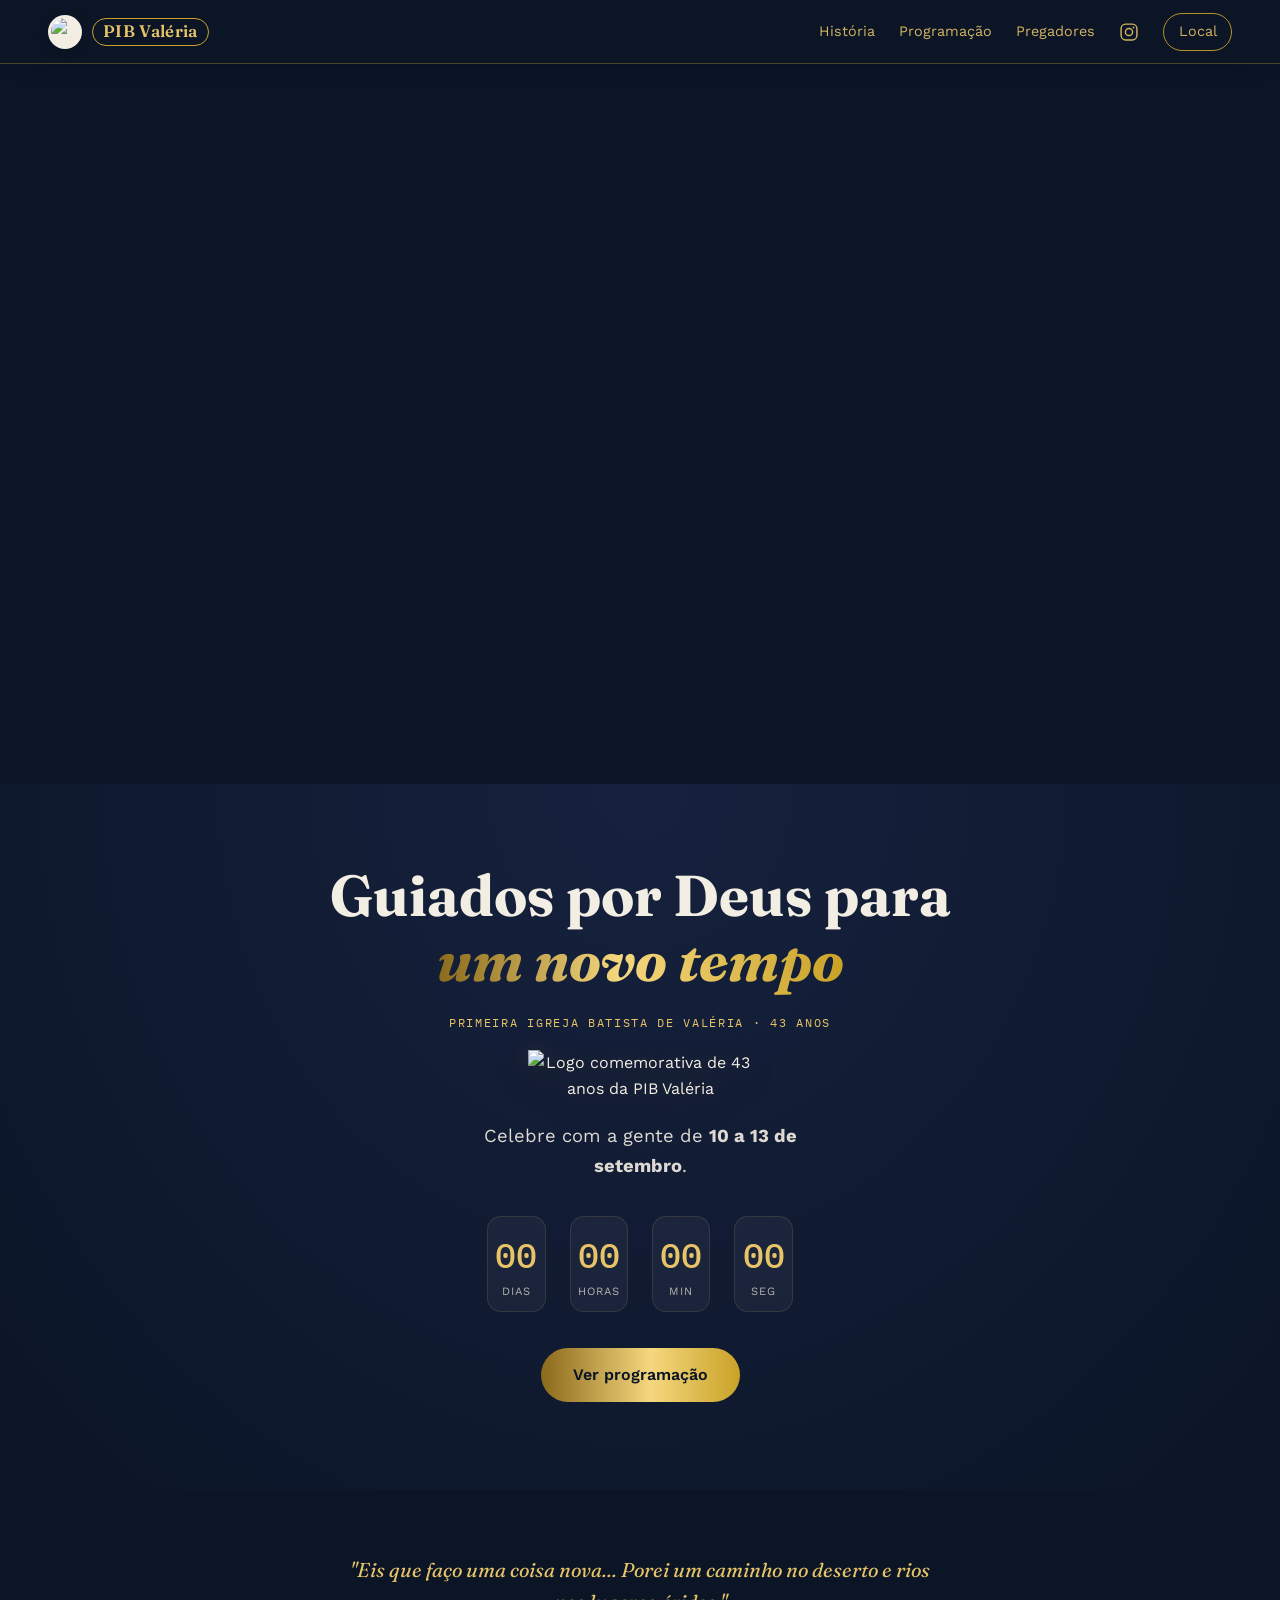
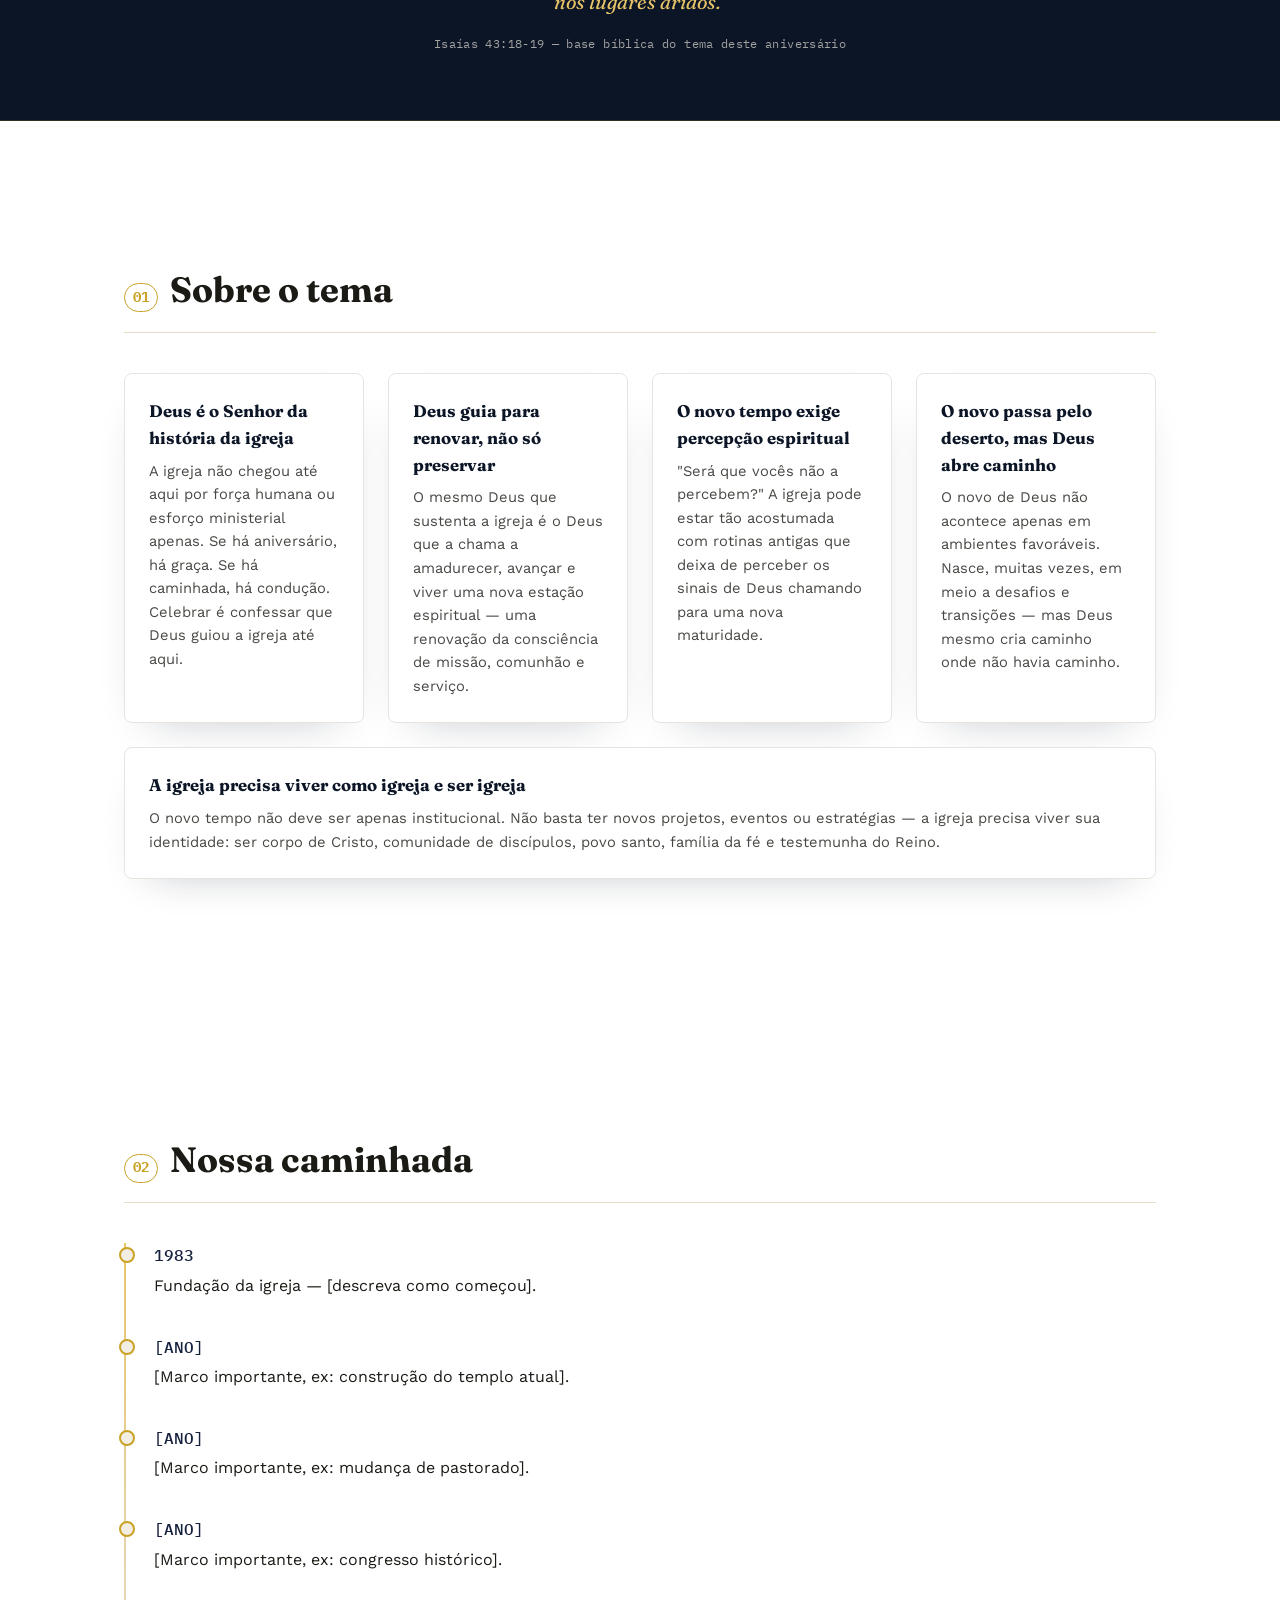
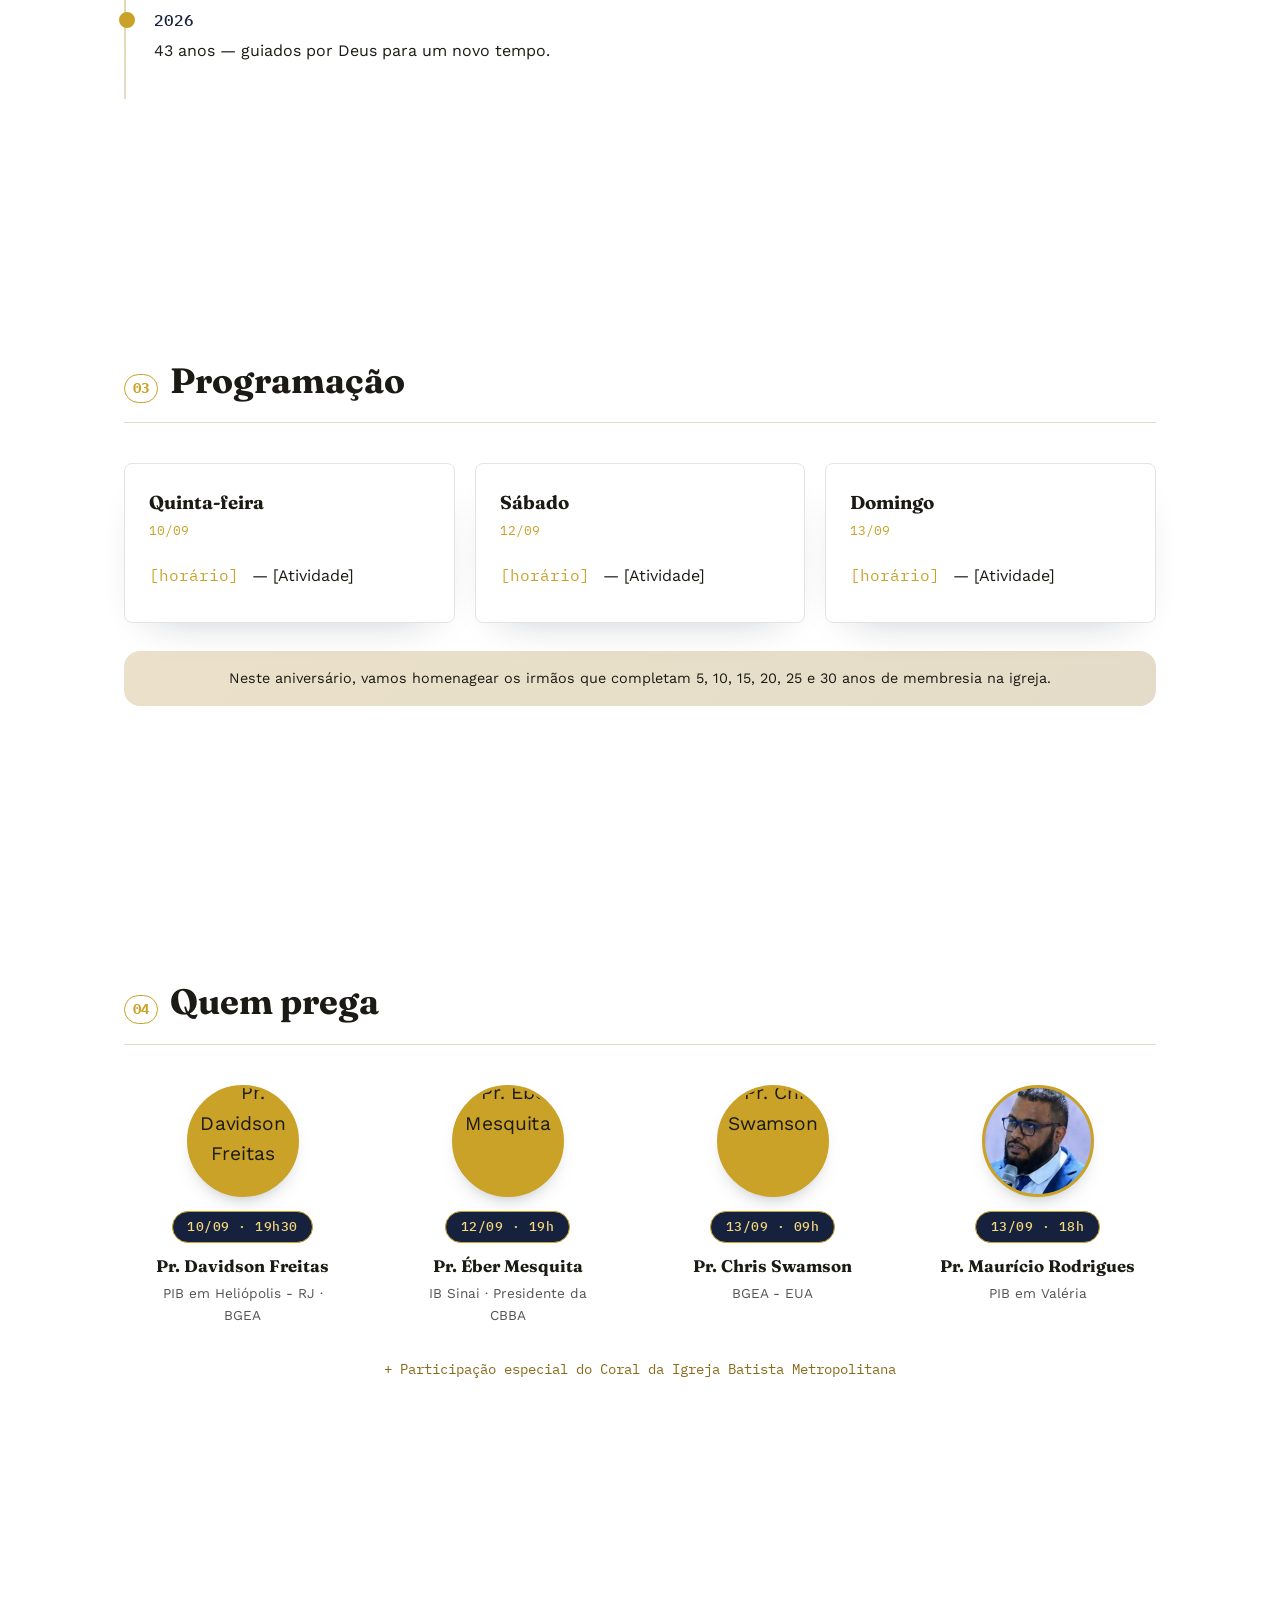
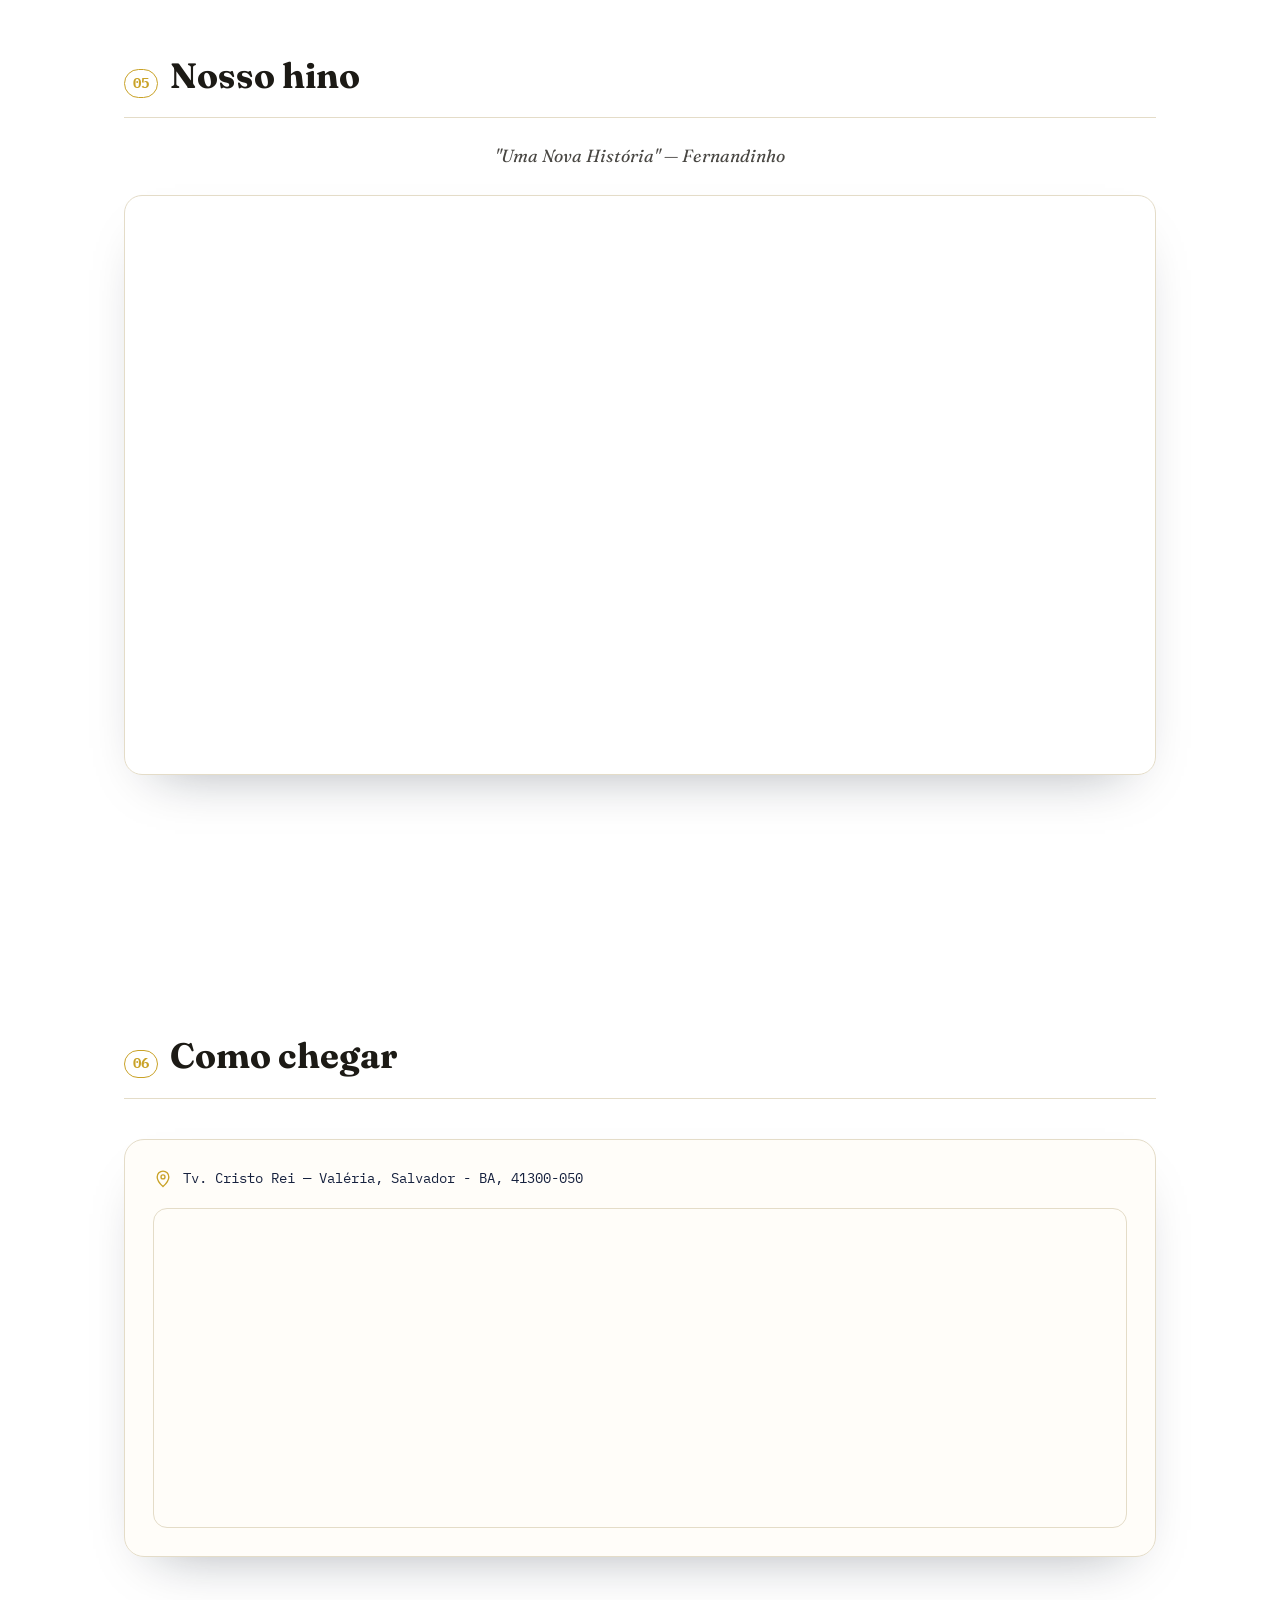
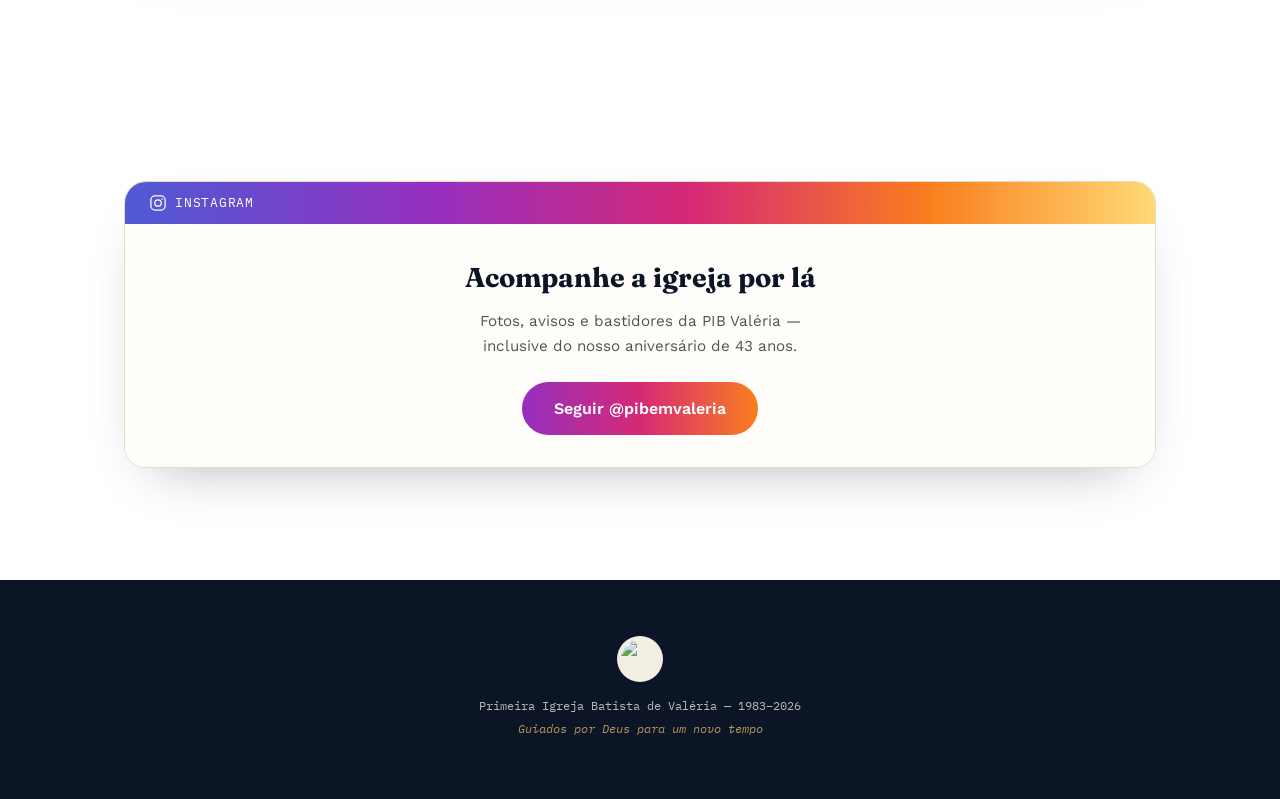
==== index.html @ d340cf69 "atualização pastoral" ====
<!DOCTYPE html>
<html lang="pt-BR">
<head>
  <meta charset="UTF-8">
  <meta name="viewport" content="width=device-width, initial-scale=1.0">
  <title>43 Anos — Primeira Igreja Batista de Valéria</title>
  <link rel="preconnect" href="https://fonts.googleapis.com">
  <link href="https://fonts.googleapis.com/css2?family=Fraunces:opsz,wght@9..144,400;9..144,600;9..144,700&family=Work+Sans:wght@400;500;600&family=IBM+Plex+Mono:wght@400;500&display=swap" rel="stylesheet">
  <link rel="stylesheet" href="style.css">
</head>
<body>

<!-- ===== NAV ===== -->
<header class="nav">
  <div class="nav__mark">
    <img src="logoorg.png" alt="Logo da Primeira Igreja Batista em Valéria" class="nav__logo">
    <span>PIB Valéria</span>
  </div>
  <button class="nav__toggle" id="navToggle" aria-label="Abrir menu" aria-expanded="false">
    <span></span><span></span><span></span>
  </button>
  <nav class="nav__links" id="navLinks">
    <a href="#historia">História</a>
    <a href="#programacao">Programação</a>
    <a href="#pregadores">Pregadores</a>
    <a href="https://www.instagram.com/pibemvaleria/" target="_blank" rel="noopener" class="nav__insta" aria-label="Instagram da igreja">
      <svg viewBox="0 0 24 24" fill="none" aria-hidden="true">
        <rect x="2.5" y="2.5" width="19" height="19" rx="5.5" stroke="currentColor" stroke-width="1.7"/>
        <circle cx="12" cy="12" r="4.3" stroke="currentColor" stroke-width="1.7"/>
        <circle cx="17.4" cy="6.6" r="1.1" fill="currentColor"/>
      </svg>
      <span class="nav__insta-label">Instagram</span>
    </a>
    <a href="#local" class="nav__cta">Local</a>
  </nav>
</header>

<!-- ===== ARTE DO TEMA ===== -->
<figure class="tema-arte">
  <video class="tema-arte__video" autoplay muted loop playsinline poster="guiados.png" aria-label="Vídeo do tema Guiados por Deus para um novo tempo">
    <source src="guiadosvd.mp4" type="video/mp4">
    <img src="guiados.png" alt="Guiados por Deus para um novo tempo — arte do tema do aniversário">
  </video>
</figure>

<!-- ===== CONTADOR ===== -->
<section class="hero">
  <div class="hero__inner">
    <h1 class="hero__title">Guiados por Deus para <span class="hero__title--gold">um novo tempo</span></h1>
    <div class="hero__eyebrow">Primeira Igreja Batista de Valéria · 43 anos</div>
    <img src="logo43anos-transparente.png" alt="Logo comemorativa de 43 anos da PIB Valéria" class="hero__event-logo">
    <p class="hero__subtitle">
      Celebre com a gente de <strong>10 a 13 de setembro</strong>.
    </p>

    <div class="countdown" id="countdown" aria-live="polite">
      <div class="countdown__unit"><span id="cd-dias">00</span><label>dias</label></div>
      <div class="countdown__unit"><span id="cd-horas">00</span><label>horas</label></div>
      <div class="countdown__unit"><span id="cd-min">00</span><label>min</label></div>
      <div class="countdown__unit"><span id="cd-seg">00</span><label>seg</label></div>
    </div>

    <a href="#programacao" class="hero__button">Ver programação</a>
  </div>
</section>

<!-- ===== VERSÍCULO ===== -->
<section class="verse">
  <p class="verse__text">"Eis que faço uma coisa nova... Porei um caminho no deserto e rios nos lugares áridos."</p>
  <span class="verse__ref">Isaías 43:18-19 — base bíblica do tema deste aniversário</span>
</section>

<!-- ===== SOBRE O TEMA ===== -->
<section id="tema" class="tema">
  <h2 class="section__title"><span class="section__num">01</span> Sobre o tema</h2>

  <div class="tema__grid">
    <div class="tema__card">
      <h3>Deus é o Senhor da história da igreja</h3>
      <p>A igreja não chegou até aqui por força humana ou esforço ministerial apenas. Se há aniversário, há graça. Se há caminhada, há condução. Celebrar é confessar que Deus guiou a igreja até aqui.</p>
    </div>
    <div class="tema__card">
      <h3>Deus guia para renovar, não só preservar</h3>
      <p>O mesmo Deus que sustenta a igreja é o Deus que a chama a amadurecer, avançar e viver uma nova estação espiritual — uma renovação da consciência de missão, comunhão e serviço.</p>
    </div>
    <div class="tema__card">
      <h3>O novo tempo exige percepção espiritual</h3>
      <p>"Será que vocês não a percebem?" A igreja pode estar tão acostumada com rotinas antigas que deixa de perceber os sinais de Deus chamando para uma nova maturidade.</p>
    </div>
    <div class="tema__card">
      <h3>O novo passa pelo deserto, mas Deus abre caminho</h3>
      <p>O novo de Deus não acontece apenas em ambientes favoráveis. Nasce, muitas vezes, em meio a desafios e transições — mas Deus mesmo cria caminho onde não havia caminho.</p>
    </div>
    <div class="tema__card tema__card--full">
      <h3>A igreja precisa viver como igreja e ser igreja</h3>
      <p>O novo tempo não deve ser apenas institucional. Não basta ter novos projetos, eventos ou estratégias — a igreja precisa viver sua identidade: ser corpo de Cristo, comunidade de discípulos, povo santo, família da fé e testemunha do Reino.</p>
    </div>
  </div>
</section>

<!-- ===== HISTÓRIA (linha do tempo) ===== -->
<section id="historia" class="historia">
  <h2 class="section__title"><span class="section__num">02</span> Nossa caminhada</h2>

  <ol class="timeline">
    <!-- EDITAR: substitua pelos marcos reais da história da igreja -->
    <li class="timeline__item">
      <span class="timeline__year">1983</span>
      <p>Fundação da igreja — [descreva como começou].</p>
    </li>
    <li class="timeline__item">
      <span class="timeline__year">[ANO]</span>
      <p>[Marco importante, ex: construção do templo atual].</p>
    </li>
    <li class="timeline__item">
      <span class="timeline__year">[ANO]</span>
      <p>[Marco importante, ex: mudança de pastorado].</p>
    </li>
    <li class="timeline__item">
      <span class="timeline__year">[ANO]</span>
      <p>[Marco importante, ex: congresso histórico].</p>
    </li>
    <li class="timeline__item timeline__item--now">
      <span class="timeline__year">2026</span>
      <p>43 anos — guiados por Deus para um novo tempo.</p>
    </li>
  </ol>
</section>

<!-- ===== PROGRAMAÇÃO ===== -->
<section id="programacao" class="programacao">
  <h2 class="section__title"><span class="section__num">03</span> Programação</h2>

  <div class="agenda">
    <div class="agenda__dia">
      <h3>Quinta-feira<span>10/09</span></h3>
      <ul>
        <li><time>[horário]</time> — [Atividade]</li>
      </ul>
    </div>
    <div class="agenda__dia">
      <h3>Sábado<span>12/09</span></h3>
      <ul>
        <li><time>[horário]</time> — [Atividade]</li>
      </ul>
    </div>
    <div class="agenda__dia">
      <h3>Domingo<span>13/09</span></h3>
      <ul>
        <li><time>[horário]</time> — [Atividade]</li>
      </ul>
    </div>
  </div>

  <p class="programacao__nota">Neste aniversário, vamos homenagear os irmãos que completam 5, 10, 15, 20, 25 e 30 anos de membresia na igreja.</p>
  <!-- EDITAR: datas ainda a confirmar com o DECOM (17-20/09 ou 10-14/09) -->
</section>

<!-- ===== PREGADORES ===== -->
<section id="pregadores" class="pregadores">
  <h2 class="section__title"><span class="section__num">04</span> Quem prega</h2>

  <div class="pregadores__grid">
    <div class="pregador__card">
      <div class="pregador__foto"><img class="pregador__foto-imagem" src="Pr. Davidson Freitas.png" alt="Pr. Davidson Freitas"></div>
      <p class="pregador__quando"><time datetime="2026-09-10T19:30">10/09</time> · 19h30</p>
      <h3>Pr. Davidson Freitas</h3>
      <p class="pregador__origem">PIB em Heliópolis - RJ · BGEA</p>
    </div>
    <div class="pregador__card">
      <div class="pregador__foto"><img class="pregador__foto-imagem" src="Pr. Éber Mesquita.png" alt="Pr. Éber Mesquita"></div>
      <p class="pregador__quando"><time datetime="2026-09-12T19:00">12/09</time> · 19h</p>
      <h3>Pr. Éber Mesquita</h3>
      <p class="pregador__origem">IB Sinai · Presidente da CBBA</p>
    </div>
    <div class="pregador__card">
      <div class="pregador__foto"><img class="pregador__foto-imagem" src="Pr. Chris Swamson.png" alt="Pr. Chris Swamson"></div>
      <p class="pregador__quando"><time datetime="2026-09-13T09:00">13/09</time> · 09h</p>
      <h3>Pr. Chris Swamson</h3>
      <p class="pregador__origem">BGEA - EUA</p>
    </div>
    <div class="pregador__card">
      <div class="pregador__foto"><img class="pregador__foto-imagem" src="Pr. Mauricio.jpeg" alt="Pr. Maurício Rodrigues"></div>
      <p class="pregador__quando"><time datetime="2026-09-13T18:00">13/09</time> · 18h</p>
      <h3>Pr. Maurício Rodrigues</h3>
      <p class="pregador__origem">PIB em Valéria</p>
    </div>
  </div>
  <p class="pregadores__nota">+ Participação especial do Coral da Igreja Batista Metropolitana</p>
</section>

<!-- ===== HINO ===== -->
<section class="hino">
  <h2 class="section__title"><span class="section__num">05</span> Nosso hino</h2>
  <p class="hino__legenda">"Uma Nova História" — Fernandinho</p>
  <div class="hino__video">
    <!-- EDITAR: troque VIDEO_ID pelo ID real do vídeo no YouTube -->
    <iframe
            src="https://www.youtube.com/embed/4M4jRcdUZtY"
            title="Uma Nova História - Fernandinho"
            frameborder="0"
            allow="accelerometer; autoplay; clipboard-write; encrypted-media; gyroscope; picture-in-picture"
            allowfullscreen>
    </iframe>
  </div>
</section>

<!-- ===== LOCAL / MAPA ===== -->
<section id="local" class="local">
  <h2 class="section__title"><span class="section__num">06</span> Como chegar</h2>

  <div class="local__card">
    <div class="local__endereco">
      <svg class="local__pin" viewBox="0 0 24 24" fill="none" aria-hidden="true">
        <path d="M12 21s7-6.2 7-11.5A7 7 0 0 0 5 9.5C5 14.8 12 21 12 21Z" stroke="currentColor" stroke-width="1.6"/>
        <circle cx="12" cy="9.5" r="2.4" stroke="currentColor" stroke-width="1.6"/>
      </svg>
      <span>Tv. Cristo Rei — Valéria, Salvador - BA, 41300-050</span>
    </div>
    <div class="local__mapa">
      <iframe
              title="Mapa da igreja"
              src="https://www.google.com/maps?q=Tv.+Cristo+Rei+-+Val%C3%A9ria%2C+Salvador+-+BA%2C+41300-050&output=embed"
              loading="lazy"
              referrerpolicy="no-referrer-when-downgrade">
      </iframe>
    </div>
  </div>
</section>

<!-- ===== INSTAGRAM ===== -->
<section class="instagram-cta">
  <div class="instagram-cta__card">
    <div class="instagram-cta__tab">
      <svg viewBox="0 0 24 24" fill="none" aria-hidden="true">
        <rect x="2.5" y="2.5" width="19" height="19" rx="5.5" stroke="currentColor" stroke-width="1.7"/>
        <circle cx="12" cy="12" r="4.3" stroke="currentColor" stroke-width="1.7"/>
        <circle cx="17.4" cy="6.6" r="1.1" fill="currentColor"/>
      </svg>
      <span>Instagram</span>
    </div>
    <div class="instagram-cta__body">
      <h2>Acompanhe a igreja por lá</h2>
      <p>Fotos, avisos e bastidores da PIB Valéria — inclusive do nosso aniversário de 43 anos.</p>
      <a href="https://www.instagram.com/pibemvaleria/" target="_blank" rel="noopener" class="instagram-cta__button">
        Seguir @pibemvaleria
      </a>
    </div>
  </div>
</section>

<footer class="footer">
  <img src="logoorg.png" alt="Logo da Primeira Igreja Batista em Valéria" class="footer__logo">
  <p>Primeira Igreja Batista de Valéria — 1983–2026</p>
  <p class="footer__tema">Guiados por Deus para um novo tempo</p>
</footer>

<script src="script.js"></script>
</body>
</html>
---- style.css ----
/* ============================================
   TOKENS
   Paleta inspirada na arte "Guiados por Deus":
   azul-noite profundo + dourado metálico + toque de céu ao entardecer
   Display: Fraunces (serifado, caloroso, com peso)
   Corpo: Work Sans
   Dados/contador: IBM Plex Mono
   ============================================ */
:root {
  --azul-noite: #16213E;
  --azul-profundo: #0B1526;
  --dourado: #C9A227;
  --dourado-claro: #E8C468;
  --dourado-metal-1: #F5D77E;
  --dourado-metal-2: #C9A227;
  --dourado-metal-3: #8A6A1B;
  --marfim: #F3EEE3;
  --marfim-escuro: #E4DCC8;
  --texto-claro: #F3EEE3;
  --texto-escuro: #1C1A15;
  --superficie: rgba(255, 253, 248, 0.86);
  --sombra-suave: 0 18px 45px -28px rgba(11, 21, 38, 0.32);
  --sombra-elevada: 0 24px 55px -32px rgba(11, 21, 38, 0.4);

  --fonte-display: 'Fraunces', serif;
  --fonte-corpo: 'Work Sans', sans-serif;
  --fonte-mono: 'IBM Plex Mono', monospace;
}

* { box-sizing: border-box; }

html { scroll-behavior: smooth; }

@media (prefers-reduced-motion: reduce) {
  html { scroll-behavior: auto; }
  * { animation: none !important; transition: none !important; }
}

body {
  margin: 0;
  background: #fff;
  color: var(--texto-escuro);
  font-family: var(--fonte-corpo);
  line-height: 1.6;
  overflow-x: hidden;
}

a { color: inherit; }

:focus-visible {
  outline: 3px solid var(--dourado);
  outline-offset: 3px;
}

img { max-width: 100%; display: block; }

/* ===== NAV ===== */
.nav {
  display: flex;
  justify-content: space-between;
  align-items: center;
  padding: 0.8rem clamp(1.25rem, 4vw, 3rem);
  background: var(--azul-profundo);
  color: var(--texto-claro);
  position: sticky;
  top: 0;
  z-index: 100;
  border-bottom: 1px solid rgba(201, 162, 39, 0.34);
  box-shadow: 0 8px 28px -22px rgba(0, 0, 0, 0.7);
}
.nav__mark {
  display: flex;
  align-items: center;
  gap: 0.6rem;
  font-family: var(--fonte-display);
  font-weight: 600;
  font-size: 1.05rem;
  letter-spacing: 0.02em;
}
.nav__mark span {
  padding: 0.28rem 0.65rem;
  border: 1px solid var(--dourado);
  border-radius: 999px;
  color: var(--dourado-claro);
  line-height: 1;
}
.nav__logo {
  width: 34px;
  height: 34px;
  object-fit: contain;
  background: var(--marfim);
  border-radius: 50%;
  padding: 3px;
  box-shadow: 0 3px 10px rgba(0, 0, 0, 0.2);
}

/* Hamburger — visível só no mobile */
.nav__toggle {
  display: none;
  flex-direction: column;
  justify-content: center;
  gap: 5px;
  width: 32px;
  height: 32px;
  background: none;
  border: none;
  cursor: pointer;
  padding: 0;
}
.nav__toggle span {
  display: block;
  height: 2px;
  width: 100%;
  background: var(--texto-claro);
  transition: transform 0.2s ease, opacity 0.2s ease;
}
.nav__toggle[aria-expanded="true"] span:nth-child(1) { transform: translateY(7px) rotate(45deg); }
.nav__toggle[aria-expanded="true"] span:nth-child(2) { opacity: 0; }
.nav__toggle[aria-expanded="true"] span:nth-child(3) { transform: translateY(-7px) rotate(-45deg); }

.nav__links {
  display: flex;
  align-items: center;
  gap: 1.5rem;
  font-size: 0.9rem;
}
.nav__links a {
  text-decoration: none;
  color: var(--dourado-claro);
  opacity: 0.9;
  transition: color 0.2s ease, opacity 0.2s ease;
}
.nav__links a:hover {
  opacity: 1;
  color: var(--dourado-metal-1);
}
.nav__cta {
  border: 1px solid var(--dourado);
  padding: 0.4rem 0.9rem;
  border-radius: 999px;
  color: var(--dourado-claro) !important;
}
.nav__insta {
  display: flex;
  align-items: center;
  gap: 0.4rem;
  color: var(--dourado-claro);
}
.nav__insta svg {
  width: 20px;
  height: 20px;
}
.nav__insta-label { display: none; }

/* ===== HERO / CONTADOR ===== */
.hero {
  position: relative;
  background: radial-gradient(ellipse at top, var(--azul-noite), var(--azul-profundo));
  color: var(--texto-claro);
  padding: clamp(3rem, 7vw, 5rem) 1.5rem clamp(3.25rem, 7vw, 5.5rem);
  text-align: center;
}
.hero__inner {
  max-width: 640px;
  margin: 0 auto;
}
.hero__eyebrow {
  font-family: var(--fonte-mono);
  font-size: 0.75rem;
  letter-spacing: 0.14em;
  text-transform: uppercase;
  color: var(--dourado-claro);
  margin-bottom: 1.1rem;
}
.hero__event-logo {
  width: clamp(155px, 25vw, 225px);
  height: auto;
  margin: 0 auto 1.25rem;
  padding: 0;
  background: transparent;
  mix-blend-mode: normal;
  filter: drop-shadow(0 10px 16px rgba(0, 0, 0, 0.42)) drop-shadow(0 0 12px rgba(232, 196, 104, 0.16));
}
.hero__title {
  font-family: var(--fonte-display);
  font-weight: 700;
  font-size: clamp(2.1rem, 9vw, 3.6rem);
  line-height: 1.12;
  margin: 0 0 1.25rem;
  color: var(--texto-claro);
}
.hero__title--gold {
  background: linear-gradient(90deg, var(--dourado-metal-3), var(--dourado-metal-1) 45%, var(--dourado-metal-2));
  -webkit-background-clip: text;
  background-clip: text;
  color: transparent;
  font-style: italic;
}
.hero__subtitle {
  font-size: clamp(1rem, 3.5vw, 1.15rem);
  max-width: 32ch;
  margin: 0 auto 2.25rem;
  opacity: 0.9;
}

.countdown {
  display: flex;
  justify-content: center;
  gap: clamp(0.75rem, 4vw, 1.5rem);
  margin-bottom: 2.25rem;
  flex-wrap: wrap;
}
.countdown__unit {
  display: flex;
  flex-direction: column;
  align-items: center;
  min-width: 56px;
  padding: 0.6rem 0.45rem;
  border-radius: 14px;
  background: rgba(255, 255, 255, 0.045);
  border: 1px solid rgba(232, 196, 104, 0.12);
}
.countdown__unit span {
  font-family: var(--fonte-mono);
  font-size: clamp(1.6rem, 7vw, 2.2rem);
  font-weight: 500;
  color: var(--dourado-claro);
}
.countdown__unit label {
  font-size: 0.7rem;
  text-transform: uppercase;
  letter-spacing: 0.08em;
  opacity: 0.7;
}

.hero__button {
  display: inline-block;
  background: linear-gradient(90deg, var(--dourado-metal-3), var(--dourado-metal-1) 55%, var(--dourado-metal-2));
  color: var(--azul-profundo);
  font-weight: 600;
  padding: 0.9rem 2rem;
  border-radius: 999px;
  text-decoration: none;
  transition: transform 0.15s ease, box-shadow 0.15s ease;
}
.hero__button:hover { transform: translateY(-3px); box-shadow: 0 14px 28px -12px rgba(201, 162, 39, 0.6); }

/* ===== ARTE DO TEMA ===== */
.tema-arte {
  margin: 0;
  background: var(--azul-profundo);
  width: 100%;
  aspect-ratio: 16 / 9;
  max-height: calc(100svh - 4.5rem);
  display: grid;
  place-items: center;
}
.tema-arte__video {
  width: 100%;
  height: 100%;
  max-width: 100%;
  max-height: 100%;
  object-fit: cover;
  display: block;
}

/* ===== VERSÍCULO ===== */
.verse {
  background: var(--azul-profundo);
  color: var(--texto-claro);
  text-align: center;
  padding: clamp(2.5rem, 6vw, 4rem) 1.5rem;
  border-bottom: 1px solid rgba(201, 162, 39, 0.2);
}
.verse__text {
  font-family: var(--fonte-display);
  font-style: italic;
  font-size: clamp(1rem, 3vw, 1.25rem);
  max-width: 46ch;
  margin: 0 auto 0.75rem;
  color: var(--dourado-claro);
}
.verse__ref {
  font-family: var(--fonte-mono);
  font-size: 0.75rem;
  opacity: 0.65;
  letter-spacing: 0.03em;
}

/* ===== SECTION TITLES ===== */
.section__title {
  font-family: var(--fonte-display);
  font-size: clamp(1.5rem, 5vw, 2.2rem);
  display: flex;
  align-items: baseline;
  gap: 0.75rem;
  margin-bottom: clamp(1.75rem, 4vw, 2.5rem);
  padding-bottom: 0.85rem;
  border-bottom: 1px solid var(--marfim-escuro);
}
.section__num {
  font-family: var(--fonte-mono);
  font-size: 0.85rem;
  color: var(--dourado);
  border: 1px solid var(--dourado);
  padding: 0.15rem 0.5rem;
  border-radius: 999px;
}

section:not(.hero):not(.verse) {
  max-width: 1080px;
  margin: 0 auto;
  padding: clamp(4.5rem, 9vw, 7rem) 1.5rem;
}

/* ===== TIMELINE (elemento de assinatura) ===== */
.timeline {
  list-style: none;
  margin: 0;
  padding: 0;
  position: relative;
  border-left: 2px solid transparent;
  border-image: linear-gradient(var(--dourado-claro), var(--marfim-escuro)) 1;
}
.timeline__item {
  position: relative;
  padding: 0 0 2.25rem 1.75rem;
}
.timeline__item::before {
  content: '';
  position: absolute;
  left: -7px;
  top: 4px;
  width: 12px;
  height: 12px;
  border-radius: 50%;
  background: var(--marfim);
  border: 2px solid var(--dourado);
}
.timeline__item--now::before {
  background: var(--dourado);
}
.timeline__year {
  font-family: var(--fonte-mono);
  font-weight: 500;
  color: var(--azul-noite);
  display: block;
  margin-bottom: 0.25rem;
}
.timeline__item p { margin: 0; }

/* ===== SOBRE O TEMA ===== */
.tema__grid {
  display: grid;
  grid-template-columns: repeat(auto-fit, minmax(240px, 1fr));
  gap: 1.5rem;
}
.tema__card {
  background: #fff;
  border: 1px solid #e7e4dd;
  border-radius: 8px;
  padding: 1.5rem;
  box-shadow: var(--sombra-suave);
  transition: transform 0.25s ease, box-shadow 0.25s ease, border-color 0.25s ease;
}
.tema__card:hover {
  transform: translateY(-4px);
  box-shadow: var(--sombra-elevada);
  border-color: rgba(201, 162, 39, 0.55);
}
.tema__card--full {
  grid-column: 1 / -1;
}
.tema__card h3 {
  font-family: var(--fonte-display);
  font-size: 1.05rem;
  margin: 0 0 0.5rem;
  color: var(--azul-profundo);
}
.tema__card p {
  margin: 0;
  font-size: 0.92rem;
  opacity: 0.8;
}

/* ===== PROGRAMAÇÃO ===== */
.programacao__nota {
  margin-top: 1.75rem;
  padding: 1rem 1.25rem;
  background: linear-gradient(135deg, #ebe1ca, var(--marfim-escuro));
  border-radius: 16px;
  font-size: 0.9rem;
  text-align: center;
}

.agenda {
  display: grid;
  grid-template-columns: repeat(auto-fit, minmax(220px, 1fr));
  gap: 1.25rem;
}
.agenda__dia {
  background: #fff;
  border: 1px solid #e7e4dd;
  border-radius: 8px;
  padding: 1.5rem;
  box-shadow: var(--sombra-suave);
  transition: transform 0.25s ease, box-shadow 0.25s ease;
}
.agenda__dia:hover {
  transform: translateY(-4px);
  box-shadow: var(--sombra-elevada);
}
.agenda__dia h3 {
  font-family: var(--fonte-display);
  margin: 0 0 0.75rem;
  display: flex;
  flex-direction: column;
  gap: 0.15rem;
}
.agenda__dia h3 span {
  font-family: var(--fonte-mono);
  font-size: 0.8rem;
  color: var(--dourado);
  font-weight: 400;
}
.agenda__dia ul {
  list-style: none;
  margin: 0;
  padding: 0;
}
.agenda__dia li {
  padding: 0.6rem 0;
  border-bottom: 1px solid var(--marfim-escuro);
}
.agenda__dia li:last-child { border-bottom: none; }
.agenda__dia time {
  font-family: var(--fonte-mono);
  color: var(--dourado);
  margin-right: 0.5rem;
}

/* ===== PREGADORES ===== */
.pregadores__grid {
  display: grid;
  grid-template-columns: repeat(auto-fit, minmax(160px, 1fr));
  gap: 1.75rem;
}
.pregador__card { text-align: center; }
.pregador__foto {
  width: 112px;
  height: 112px;
  border-radius: 50%;
  margin: 0 auto 0.9rem;
  border: 3px solid var(--dourado);
  box-shadow: 0 10px 22px -15px rgba(11, 21, 38, 0.55);
  overflow: hidden;
  background: var(--dourado);
}
.pregador__foto-imagem {
  width: 100%;
  height: 100%;
  max-width: none;
  object-fit: cover;
  object-position: center;
  transform: scale(1.2);
}
.pregador__card h3 {
  font-family: var(--fonte-display);
  margin: 0 0 0.25rem;
  font-size: 1.05rem;
}
.pregador__card p { margin: 0; opacity: 0.75; font-size: 0.85rem; }
/* Selo de data/horário, no mesmo espírito da arte oficial */
.pregador__card .pregador__quando {
  display: inline-block;
  margin: 0 0 0.6rem;
  padding: 0.3rem 0.9rem;
  border-radius: 999px;
  background: var(--azul-noite);
  border: 1px solid var(--dourado);
  color: var(--dourado-metal-1);
  font-family: var(--fonte-mono);
  font-size: 0.8rem;
  font-weight: 500;
  letter-spacing: 0.04em;
  white-space: nowrap;
  opacity: 1;
}
.pregador__card .pregador__origem {
  max-width: 22ch;
  margin: 0 auto;
}
.pregadores__nota {
  text-align: center;
  margin-top: 2rem;
  font-family: var(--fonte-mono);
  font-size: 0.85rem;
  color: var(--dourado-metal-3);
}

/* ===== HINO ===== */
.hino { text-align: center; }
.hino__legenda {
  font-family: var(--fonte-display);
  font-style: italic;
  font-size: 1.1rem;
  margin: -1rem 0 1.5rem;
  opacity: 0.8;
}
.hino__video {
  width: 100%;
  aspect-ratio: 16 / 9;
  border-radius: 18px;
  overflow: hidden;
  border: 1px solid var(--marfim-escuro);
  box-shadow: var(--sombra-elevada);
}
.hino__video iframe {
  width: 100%;
  height: 100%;
  border: 0;
}

/* ===== LOCAL ===== */
.local__card {
  background: var(--superficie);
  border: 1px solid var(--marfim-escuro);
  border-radius: 20px;
  padding: clamp(1.25rem, 3vw, 1.75rem);
  box-shadow: var(--sombra-elevada);
}
.local__endereco {
  display: flex;
  align-items: center;
  gap: 0.6rem;
  font-family: var(--fonte-mono);
  font-size: 0.85rem;
  margin-bottom: 1.1rem;
  color: var(--azul-noite);
}
.local__pin {
  width: 20px;
  height: 20px;
  flex-shrink: 0;
  color: var(--dourado);
}
.local__mapa {
  width: 100%;
  aspect-ratio: 16 / 8;
  max-height: 320px;
  border-radius: 14px;
  overflow: hidden;
  border: 1px solid var(--marfim-escuro);
}
.local__mapa iframe {
  width: 100%;
  height: 100%;
  border: 0;
  filter: grayscale(0.15) contrast(1.02);
}

/* ===== INSTAGRAM CTA ===== */
.instagram-cta {
  max-width: 860px;
  margin: 0 auto;
  padding: 0 1.5rem clamp(4.5rem, 9vw, 7rem);
}
.instagram-cta__card {
  border-radius: 22px;
  overflow: hidden;
  border: 1px solid var(--marfim-escuro);
  box-shadow: var(--sombra-elevada);
}
.instagram-cta__tab {
  display: flex;
  align-items: center;
  gap: 0.5rem;
  padding: 0.7rem 1.5rem;
  background: linear-gradient(90deg, #4f5bd5, #962fbf 30%, #d62976 55%, #fa7e1e 78%, #feda75);
  color: #fff;
  font-family: var(--fonte-mono);
  font-size: 0.8rem;
  letter-spacing: 0.06em;
  text-transform: uppercase;
}
.instagram-cta__tab svg {
  width: 18px;
  height: 18px;
}
.instagram-cta__body {
  background: var(--superficie);
  padding: 2rem 1.5rem;
  text-align: center;
}
.instagram-cta__body h2 {
  font-family: var(--fonte-display);
  font-size: clamp(1.3rem, 4.5vw, 1.7rem);
  margin: 0 0 0.6rem;
  color: var(--azul-profundo);
}
.instagram-cta__body p {
  max-width: 42ch;
  margin: 0 auto 1.5rem;
  color: var(--texto-escuro);
  opacity: 0.75;
  font-size: 0.95rem;
}
.instagram-cta__button {
  display: inline-block;
  padding: 0.85rem 2rem;
  border-radius: 999px;
  text-decoration: none;
  font-weight: 600;
  color: #fff;
  background: linear-gradient(90deg, #962fbf, #d62976, #fa7e1e);
  transition: transform 0.15s ease, box-shadow 0.15s ease;
}
.instagram-cta__button:hover {
  transform: translateY(-2px);
  box-shadow: 0 10px 20px -10px rgba(214, 41, 118, 0.5);
}

/* ===== FOOTER ===== */
.footer {
  text-align: center;
  padding: 3.5rem 1.5rem;
  background: var(--azul-profundo);
  color: var(--texto-claro);
}
.footer__logo {
  width: 46px;
  height: 46px;
  object-fit: contain;
  margin: 0 auto 0.9rem;
  background: var(--marfim);
  border-radius: 50%;
  padding: 4px;
}
.footer p {
  font-family: var(--fonte-mono);
  font-size: 0.78rem;
  opacity: 0.75;
  margin: 0.2rem 0;
}
.footer__tema {
  color: var(--dourado-claro) !important;
  font-style: italic;
}

/* ===== RESPONSIVE — MOBILE FIRST ADJUSTMENTS ===== */
@media (max-width: 680px) {
  .nav__toggle { display: flex; }

  .nav__links {
    position: absolute;
    top: 100%;
    left: 0;
    right: 0;
    flex-direction: column;
    background: var(--azul-profundo);
    padding: 0.5rem 1.5rem 1.25rem;
    gap: 0.9rem;
    display: none;
    border-top: 1px solid rgba(201, 162, 39, 0.25);
    box-shadow: 0 14px 24px -22px rgba(0, 0, 0, 0.55);
  }
  .nav__links.is-open { display: flex; }
  .nav__cta { align-self: flex-start; }
  .nav__insta-label { display: inline; }

  .local__mapa { aspect-ratio: 1 / 1; }
}

@media (min-width: 681px) {
  .nav__links { display: flex !important; }
}
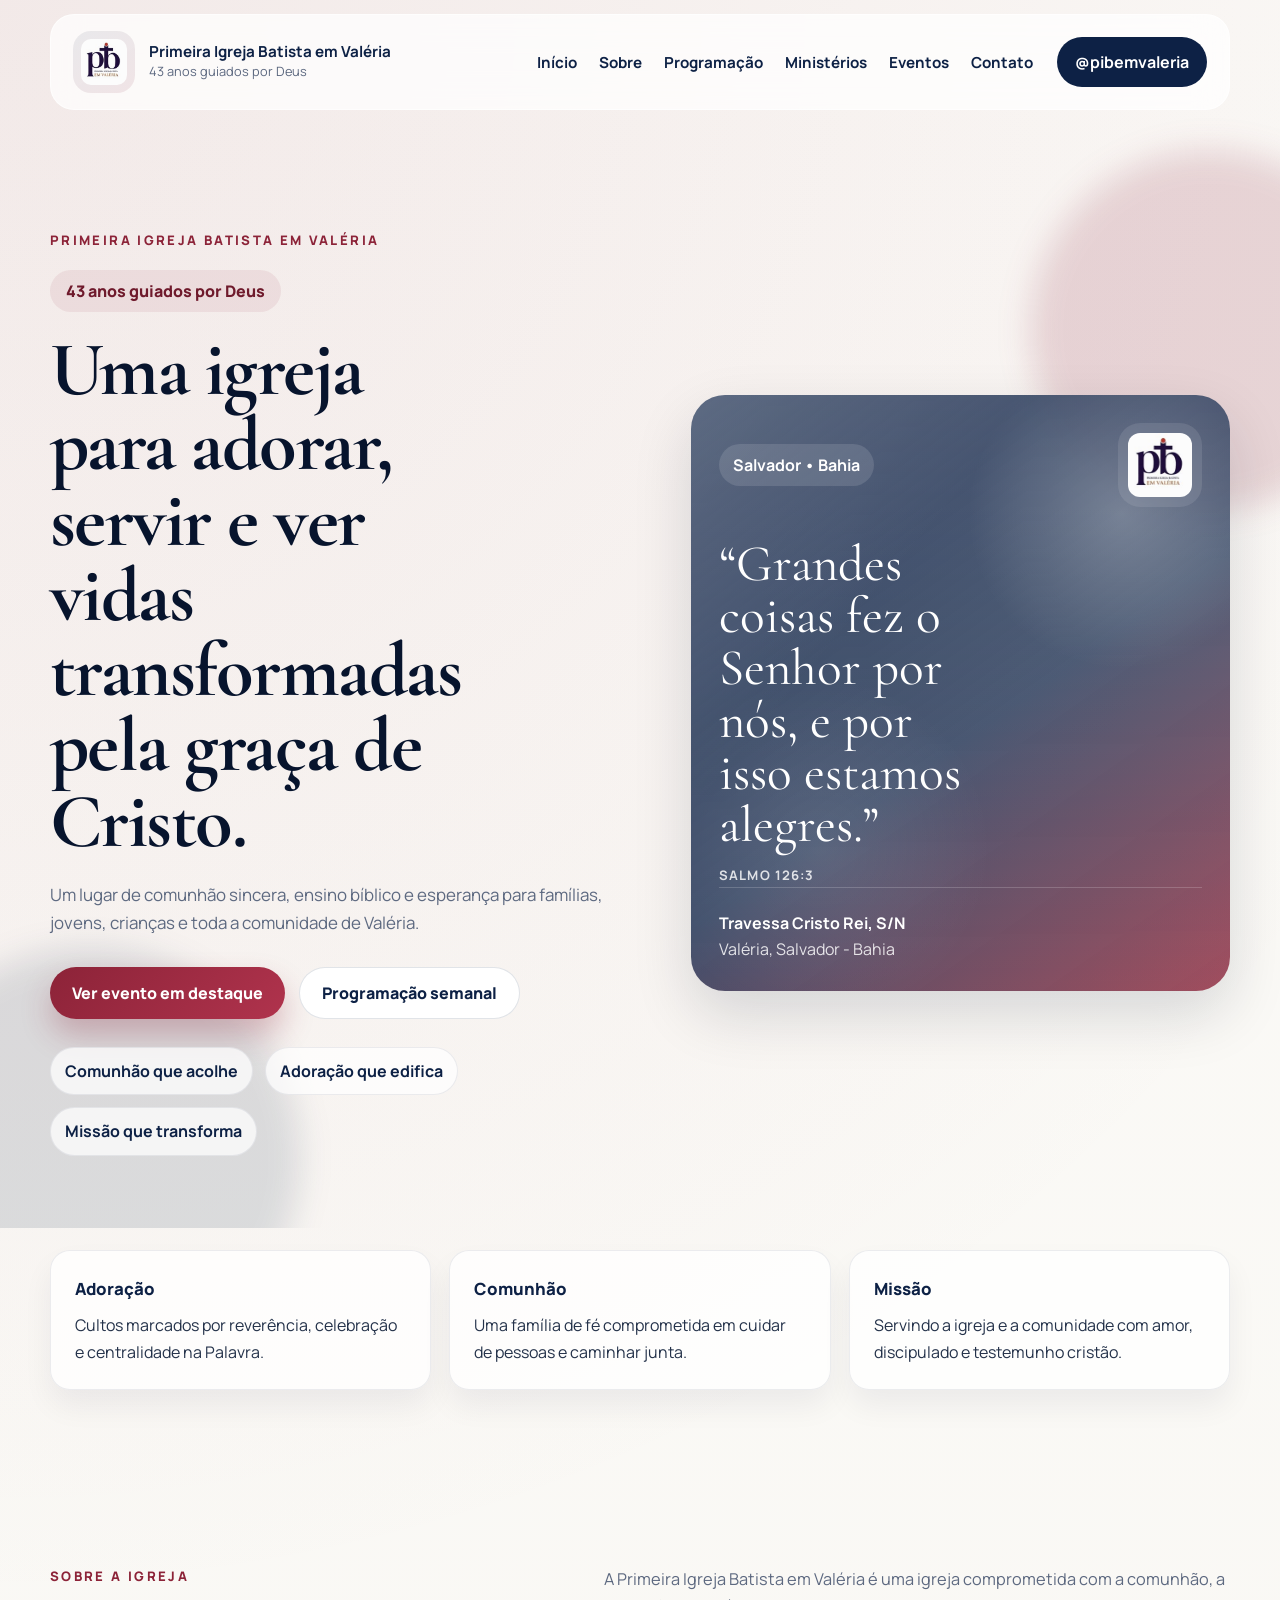
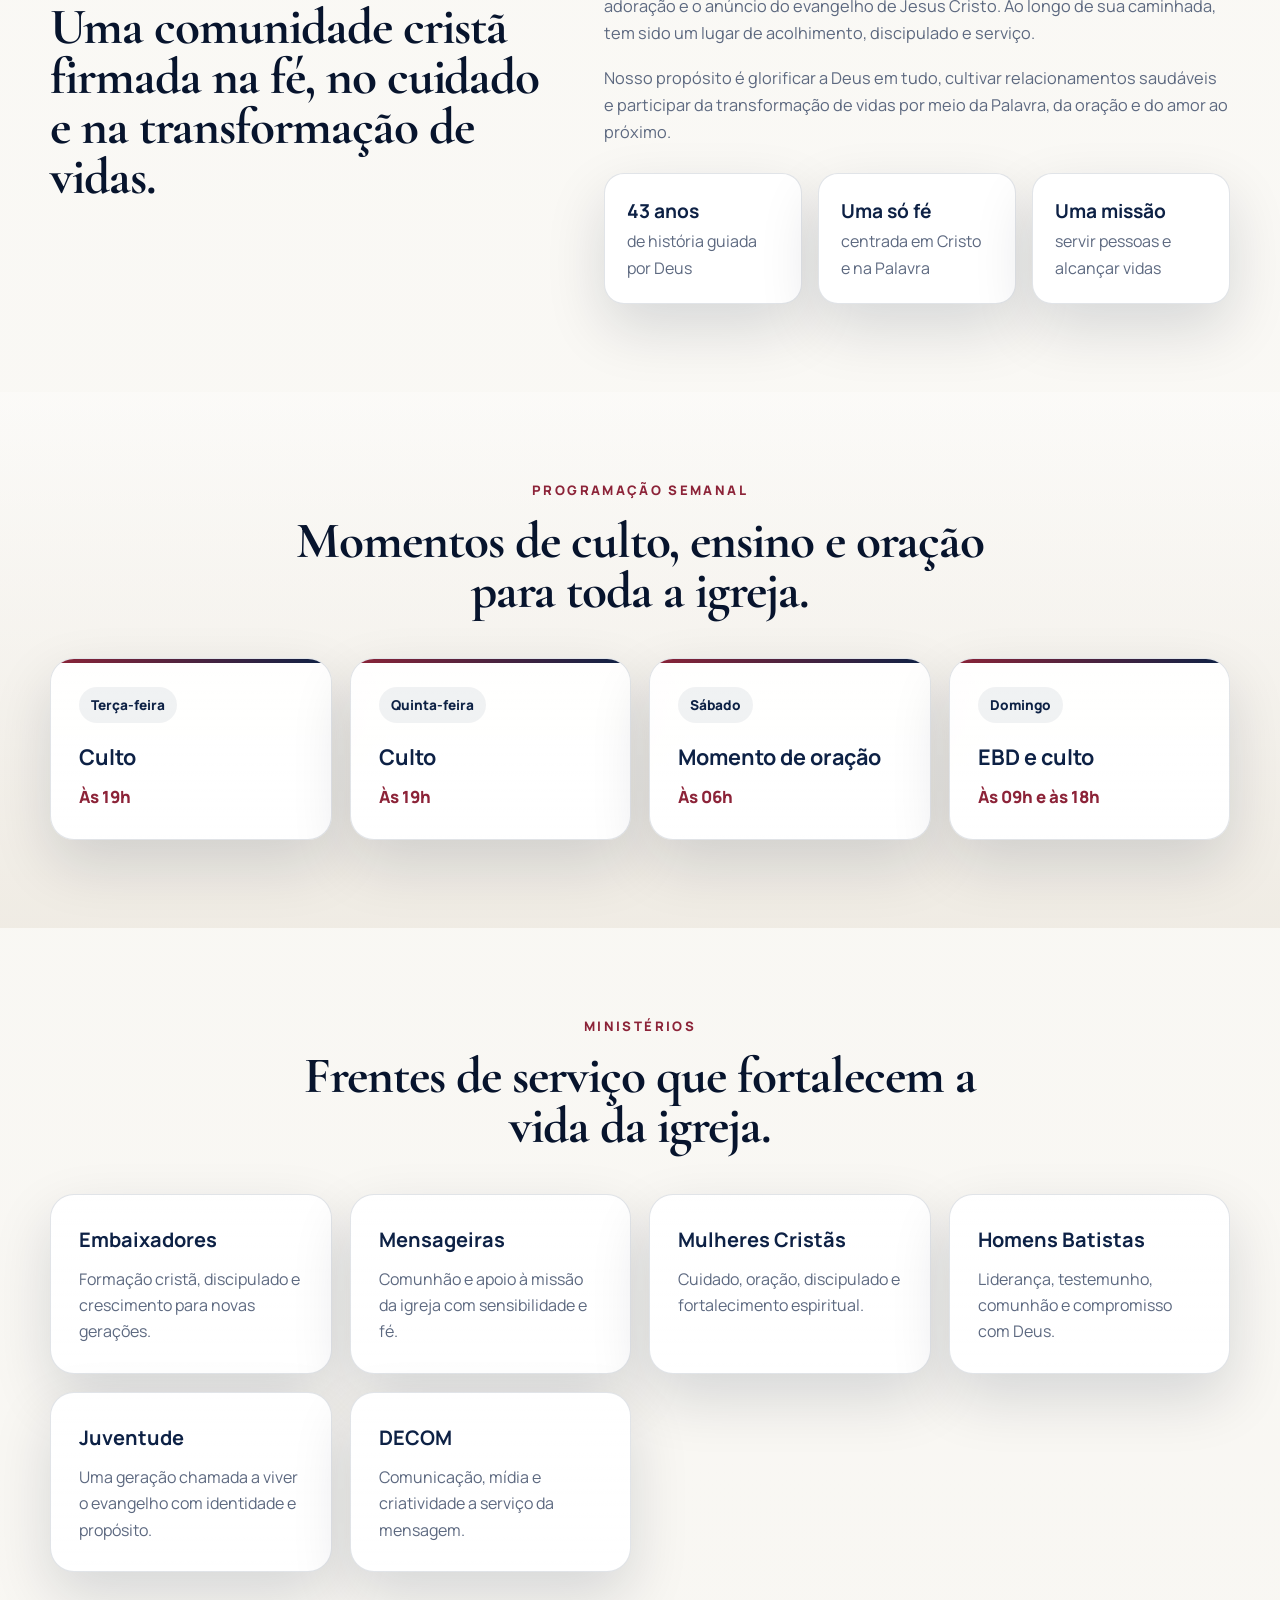
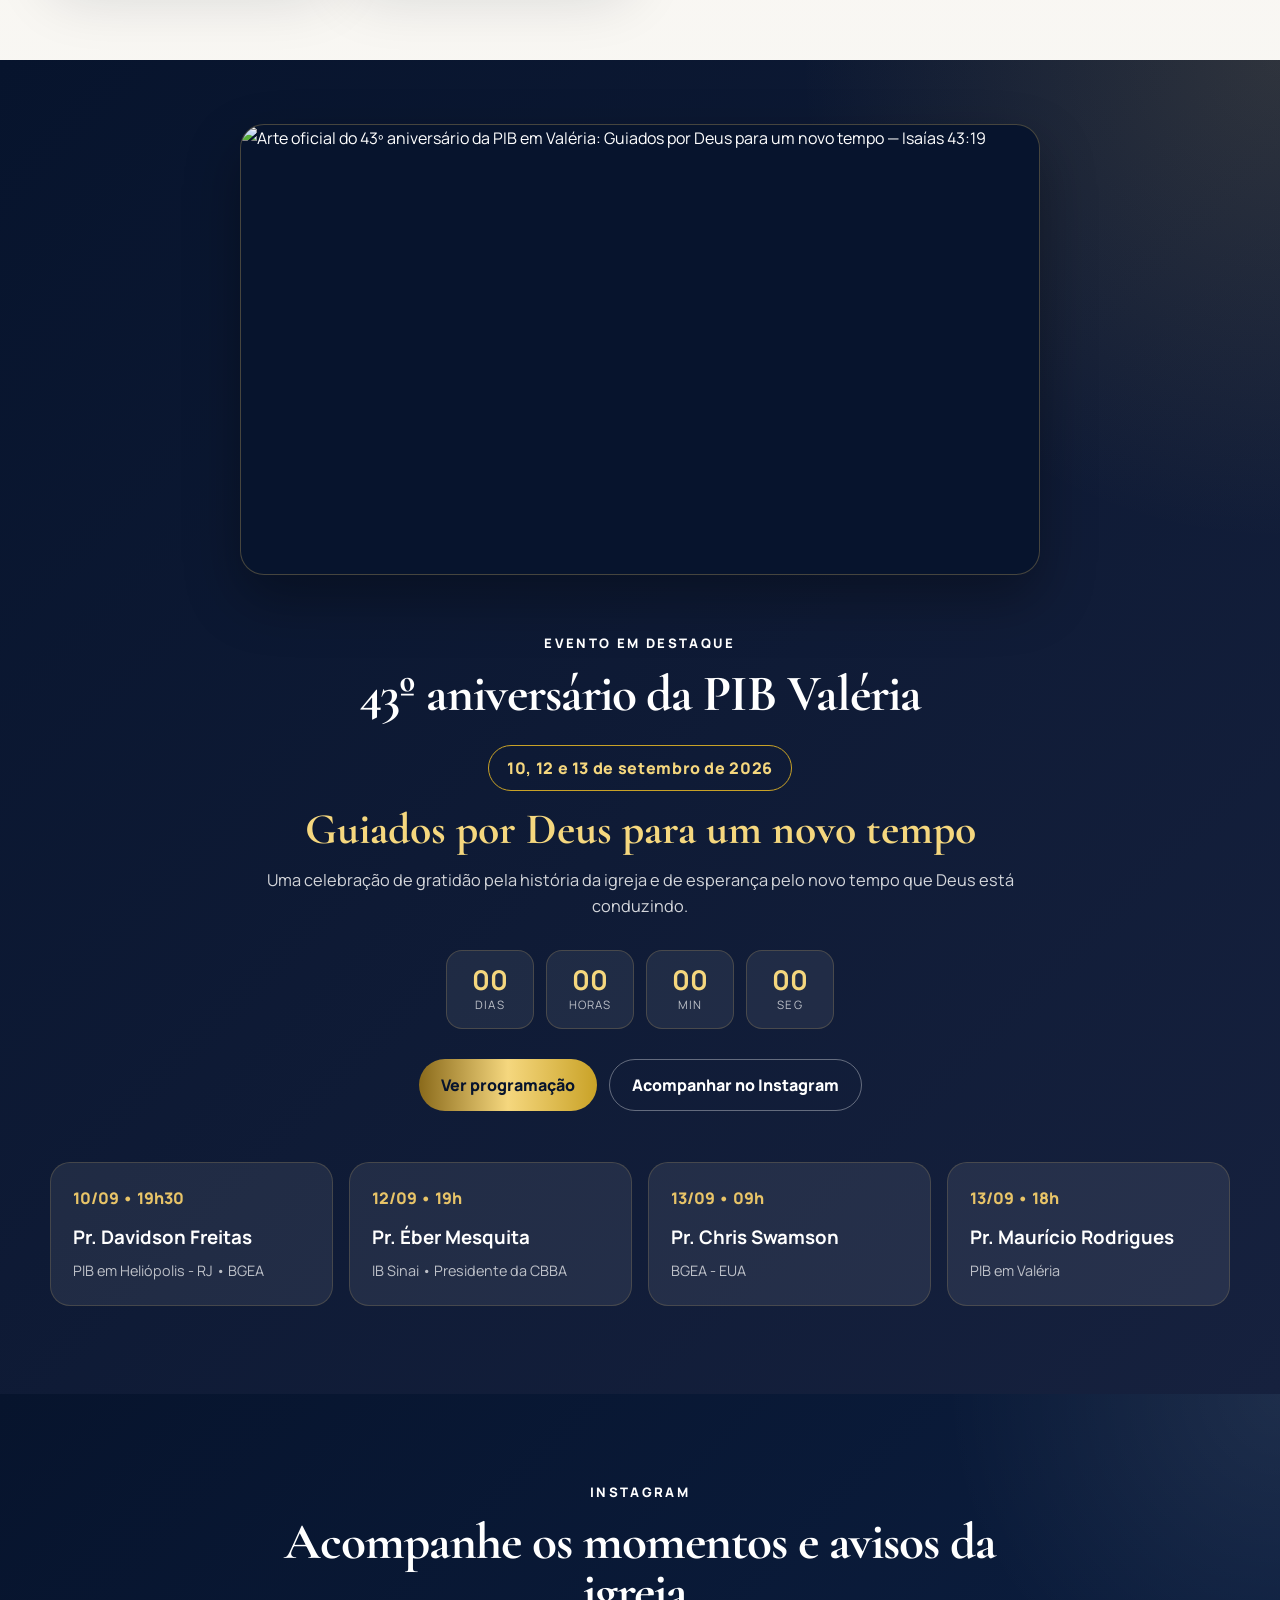
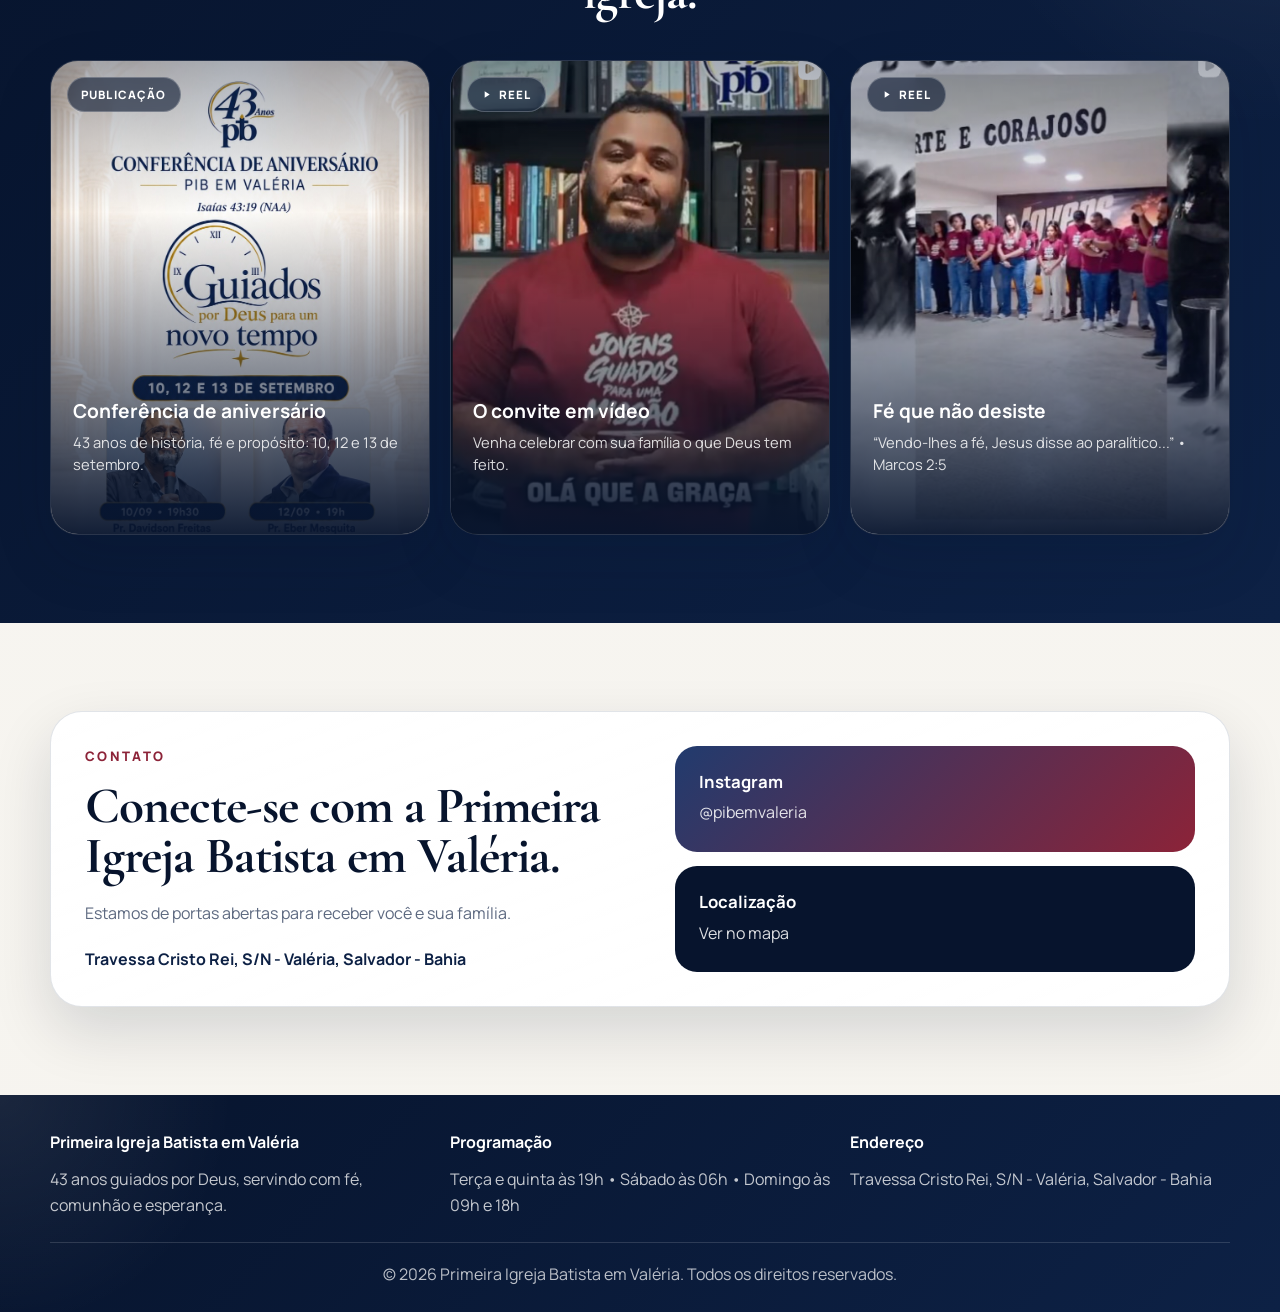
==== commit beef743b: "Corrige index" ====
--- a/index.html
+++ b/index.html
@@ -3,258 +3,95 @@
 <head>
   <meta charset="UTF-8">
   <meta name="viewport" content="width=device-width, initial-scale=1.0">
-  <title>43 Anos — Primeira Igreja Batista de Valéria</title>
+  <meta name="description" content="Site oficial da Primeira Igreja Batista em Valéria, em Salvador, Bahia. Conheça nossa igreja, programação, ministérios e eventos.">
+  <title>Primeira Igreja Batista em Valéria</title>
   <link rel="preconnect" href="https://fonts.googleapis.com">
-  <link href="https://fonts.googleapis.com/css2?family=Fraunces:opsz,wght@9..144,400;9..144,600;9..144,700&family=Work+Sans:wght@400;500;600&family=IBM+Plex+Mono:wght@400;500&display=swap" rel="stylesheet">
+  <link rel="preconnect" href="https://fonts.gstatic.com" crossorigin>
+  <link href="https://fonts.googleapis.com/css2?family=Cormorant+Garamond:wght@500;600;700&family=Manrope:wght@400;500;600;700;800&display=swap" rel="stylesheet">
   <link rel="stylesheet" href="style.css">
 </head>
 <body>
+<header class="site-header" id="topo">
+  <div class="container">
+    <nav class="navbar" aria-label="Navegação principal">
+      <a class="brand" href="#inicio" aria-label="Página inicial da Primeira Igreja Batista em Valéria">
+        <img src="logo-pib.png" alt="Logo da Primeira Igreja Batista em Valéria">
+        <div class="brand-text"><strong>Primeira Igreja Batista em Valéria</strong><span>43 anos guiados por Deus</span></div>
+      </a>
+      <button class="menu-toggle" id="menuToggle" type="button" aria-expanded="false" aria-controls="menu" aria-label="Abrir menu"><span></span><span></span><span></span></button>
+      <div class="nav-panel" id="menu">
+        <ul class="nav-links">
+          <li><a href="#inicio">Início</a></li><li><a href="#sobre">Sobre</a></li><li><a href="#programacao">Programação</a></li><li><a href="#ministerios">Ministérios</a></li><li><a href="#eventos">Eventos</a></li><li><a href="#contato">Contato</a></li>
+        </ul>
+        <a class="nav-cta" href="https://instagram.com/pibemvaleria" target="_blank" rel="noreferrer">@pibemvaleria</a>
+      </div>
+    </nav>
+  </div>
+</header>
+<main>
+  <section class="hero" id="inicio">
+    <div class="container hero-grid">
+      <div class="hero-copy reveal">
+        <p class="eyebrow">Primeira Igreja Batista em Valéria</p><span class="hero-badge">43 anos guiados por Deus</span>
+        <h1>Uma igreja para adorar, servir e ver vidas transformadas pela graça de Cristo.</h1>
+        <p class="hero-text">Um lugar de comunhão sincera, ensino bíblico e esperança para famílias, jovens, crianças e toda a comunidade de Valéria.</p>
+        <div class="hero-actions"><a class="btn btn-primary" href="#eventos">Ver evento em destaque</a><a class="btn btn-secondary" href="#programacao">Programação semanal</a></div>
+        <ul class="hero-highlights"><li>Comunhão que acolhe</li><li>Adoração que edifica</li><li>Missão que transforma</li></ul>
+      </div>
+      <div class="hero-visual reveal"><div class="hero-card"><div class="hero-card-top"><span class="hero-card-tag">Salvador • Bahia</span><img src="logo-pib.png" alt="Identidade visual da igreja"></div><div class="hero-card-body"><p class="hero-card-verse">“Grandes coisas fez o Senhor por nós, e por isso estamos alegres.”</p><span class="hero-card-reference">Salmo 126:3</span></div><div class="hero-card-footer"><strong>Travessa Cristo Rei, S/N</strong><span>Valéria, Salvador - Bahia</span></div></div></div>
+    </div>
+  </section>
 
-<!-- ===== NAV ===== -->
-<header class="nav">
-  <div class="nav__mark">
-    <img src="logoorg.png" alt="Logo da Primeira Igreja Batista em Valéria" class="nav__logo">
-    <span>PIB Valéria</span>
-  </div>
-  <button class="nav__toggle" id="navToggle" aria-label="Abrir menu" aria-expanded="false">
-    <span></span><span></span><span></span>
-  </button>
-  <nav class="nav__links" id="navLinks">
-    <a href="#historia">História</a>
-    <a href="#programacao">Programação</a>
-    <a href="#pregadores">Pregadores</a>
-    <a href="https://www.instagram.com/pibemvaleria/" target="_blank" rel="noopener" class="nav__insta" aria-label="Instagram da igreja">
-      <svg viewBox="0 0 24 24" fill="none" aria-hidden="true">
-        <rect x="2.5" y="2.5" width="19" height="19" rx="5.5" stroke="currentColor" stroke-width="1.7"/>
-        <circle cx="12" cy="12" r="4.3" stroke="currentColor" stroke-width="1.7"/>
-        <circle cx="17.4" cy="6.6" r="1.1" fill="currentColor"/>
-      </svg>
-      <span class="nav__insta-label">Instagram</span>
-    </a>
-    <a href="#local" class="nav__cta">Local</a>
-  </nav>
-</header>
+  <section class="section intro-strip reveal"><div class="container intro-grid"><article><span>Adoração</span><p>Cultos marcados por reverência, celebração e centralidade na Palavra.</p></article><article><span>Comunhão</span><p>Uma família de fé comprometida em cuidar de pessoas e caminhar junta.</p></article><article><span>Missão</span><p>Servindo a igreja e a comunidade com amor, discipulado e testemunho cristão.</p></article></div></section>
 
-<!-- ===== ARTE DO TEMA ===== -->
-<figure class="tema-arte">
-  <video class="tema-arte__video" autoplay muted loop playsinline poster="guiados.png" aria-label="Vídeo do tema Guiados por Deus para um novo tempo">
-    <source src="guiadosvd.mp4" type="video/mp4">
-    <img src="guiados.png" alt="Guiados por Deus para um novo tempo — arte do tema do aniversário">
-  </video>
-</figure>
+  <section class="section" id="sobre"><div class="container about-grid"><div class="section-heading reveal"><p class="section-kicker">Sobre a igreja</p><h2>Uma comunidade cristã firmada na fé, no cuidado e na transformação de vidas.</h2></div><div class="about-content reveal"><p>A Primeira Igreja Batista em Valéria é uma igreja comprometida com a comunhão, a adoração e o anúncio do evangelho de Jesus Cristo. Ao longo de sua caminhada, tem sido um lugar de acolhimento, discipulado e serviço.</p><p>Nosso propósito é glorificar a Deus em tudo, cultivar relacionamentos saudáveis e participar da transformação de vidas por meio da Palavra, da oração e do amor ao próximo.</p><div class="about-metrics"><article class="metric-card"><strong>43 anos</strong><span>de história guiada por Deus</span></article><article class="metric-card"><strong>Uma só fé</strong><span>centrada em Cristo e na Palavra</span></article><article class="metric-card"><strong>Uma missão</strong><span>servir pessoas e alcançar vidas</span></article></div></div></div></section>
 
-<!-- ===== CONTADOR ===== -->
-<section class="hero">
-  <div class="hero__inner">
-    <h1 class="hero__title">Guiados por Deus para <span class="hero__title--gold">um novo tempo</span></h1>
-    <div class="hero__eyebrow">Primeira Igreja Batista de Valéria · 43 anos</div>
-    <img src="logo43anos-transparente.png" alt="Logo comemorativa de 43 anos da PIB Valéria" class="hero__event-logo">
-    <p class="hero__subtitle">
-      Celebre com a gente de <strong>10 a 13 de setembro</strong>.
-    </p>
+  <section class="section section-soft" id="programacao"><div class="container"><div class="section-heading center reveal"><p class="section-kicker">Programação semanal</p><h2>Momentos de culto, ensino e oração para toda a igreja.</h2></div><div class="schedule-grid"><article class="schedule-card reveal"><span class="schedule-day">Terça-feira</span><h3>Culto</h3><p>Às 19h</p></article><article class="schedule-card reveal"><span class="schedule-day">Quinta-feira</span><h3>Culto</h3><p>Às 19h</p></article><article class="schedule-card reveal"><span class="schedule-day">Sábado</span><h3>Momento de oração</h3><p>Às 06h</p></article><article class="schedule-card reveal"><span class="schedule-day">Domingo</span><h3>EBD e culto</h3><p>Às 09h e às 18h</p></article></div></div></section>
 
-    <div class="countdown" id="countdown" aria-live="polite">
-      <div class="countdown__unit"><span id="cd-dias">00</span><label>dias</label></div>
-      <div class="countdown__unit"><span id="cd-horas">00</span><label>horas</label></div>
-      <div class="countdown__unit"><span id="cd-min">00</span><label>min</label></div>
-      <div class="countdown__unit"><span id="cd-seg">00</span><label>seg</label></div>
+  <section class="section" id="ministerios"><div class="container"><div class="section-heading center reveal"><p class="section-kicker">Ministérios</p><h2>Frentes de serviço que fortalecem a vida da igreja.</h2></div><div class="ministries-grid"><article class="ministry-card reveal"><h3>Embaixadores</h3><p>Formação cristã, discipulado e crescimento para novas gerações.</p></article><article class="ministry-card reveal"><h3>Mensageiras</h3><p>Comunhão e apoio à missão da igreja com sensibilidade e fé.</p></article><article class="ministry-card reveal"><h3>Mulheres Cristãs</h3><p>Cuidado, oração, discipulado e fortalecimento espiritual.</p></article><article class="ministry-card reveal"><h3>Homens Batistas</h3><p>Liderança, testemunho, comunhão e compromisso com Deus.</p></article><article class="ministry-card reveal"><h3>Juventude</h3><p>Uma geração chamada a viver o evangelho com identidade e propósito.</p></article><article class="ministry-card reveal"><h3>DECOM</h3><p>Comunicação, mídia e criatividade a serviço da mensagem.</p></article></div></div></section>
+
+  <section class="section event-section" id="eventos">
+    <div class="container">
+      <figure class="event-banner reveal">
+        <img src="guiados.png" alt="Arte oficial do 43º aniversário da PIB em Valéria: Guiados por Deus para um novo tempo — Isaías 43:19" width="1672" height="941" loading="lazy" decoding="async">
+      </figure>
+      <div class="section-heading center light reveal">
+        <p class="section-kicker">Evento em destaque</p>
+        <h2>43º aniversário da PIB Valéria</h2>
+      </div>
+      <div class="event-info reveal">
+        <p class="event-tag">10, 12 e 13 de setembro de 2026 </p>
+        <h3>Guiados por Deus para um novo tempo</h3>
+        <p class="event-lead">Uma celebração de gratidão pela história da igreja e de esperança pelo novo tempo que Deus está conduzindo.</p>
+        <div class="countdown" id="countdown" aria-live="polite">
+          <div><strong id="cd-dias">00</strong><span>dias</span></div>
+          <div><strong id="cd-horas">00</strong><span>horas</span></div>
+          <div><strong id="cd-min">00</strong><span>min</span></div>
+          <div><strong id="cd-seg">00</strong><span>seg</span></div>
+        </div>
+        <div class="event-actions">
+          <a class="btn btn-gold" href="#evento-programacao">Ver programação</a>
+          <a class="btn btn-outline-light" href="https://instagram.com/pibemvaleria" target="_blank" rel="noreferrer">Acompanhar no Instagram</a>
+        </div>
+      </div>
+      <div class="event-schedule" id="evento-programacao">
+        <article class="reveal"><span>10/09 • 19h30</span><h3>Pr. Davidson Freitas</h3><p>PIB em Heliópolis - RJ • BGEA</p></article>
+        <article class="reveal"><span>12/09 • 19h</span><h3>Pr. Éber Mesquita</h3><p>IB Sinai • Presidente da CBBA</p></article>
+        <article class="reveal"><span>13/09 • 09h</span><h3>Pr. Chris Swamson</h3><p>BGEA - EUA</p></article>
+        <article class="reveal"><span>13/09 • 18h</span><h3>Pr. Maurício Rodrigues</h3><p>PIB em Valéria</p></article>
+      </div>
     </div>
+  </section>
 
-    <a href="#programacao" class="hero__button">Ver programação</a>
-  </div>
-</section>
+  <section class="section section-dark" id="instagram"><div class="container"><div class="section-heading center light reveal"><p class="section-kicker">Instagram</p><h2>Acompanhe os momentos e avisos da igreja.</h2></div><div class="gallery-grid">
+      <a class="gallery-card gallery-card--art reveal" href="https://www.instagram.com/p/Dcy0T8npqIw/" target="_blank" rel="noreferrer"><img class="gallery-image" src="instagram-post-1.png" width="900" height="1600" loading="lazy" alt="Arte da Conferência de Aniversário de 43 anos da PIB em Valéria, com os pregadores e as datas 10, 12 e 13 de setembro"><span class="gallery-badge">Publicação</span><div class="gallery-copy"><h3>Conferência de aniversário</h3><p>43 anos de história, fé e propósito: 10, 12 e 13 de setembro.</p><span class="gallery-cta">Ver no Instagram<svg viewBox="0 0 24 24" width="13" height="13" aria-hidden="true" fill="none" stroke="currentColor" stroke-width="2.5" stroke-linecap="round" stroke-linejoin="round"><path d="M7 17 17 7M9 7h8v8"/></svg></span></div></a>
+      <a class="gallery-card reveal" href="https://www.instagram.com/reel/Dc7TIPFt3F2/" target="_blank" rel="noreferrer"><img class="gallery-image" src="instagram-post-2.png" width="465" height="618" loading="lazy" alt="Reel com o convite em vídeo para a Conferência de Aniversário da PIB em Valéria"><span class="gallery-badge"><svg viewBox="0 0 24 24" width="11" height="11" aria-hidden="true" fill="currentColor"><path d="M8 5v14l11-7z"/></svg>Reel</span><div class="gallery-copy"><h3>O convite em vídeo</h3><p>Venha celebrar com sua família o que Deus tem feito.</p><span class="gallery-cta">Assistir no Instagram<svg viewBox="0 0 24 24" width="13" height="13" aria-hidden="true" fill="none" stroke="currentColor" stroke-width="2.5" stroke-linecap="round" stroke-linejoin="round"><path d="M7 17 17 7M9 7h8v8"/></svg></span></div></a>
+      <a class="gallery-card reveal" href="https://www.instagram.com/reel/Dcud5AHNZ_n/" target="_blank" rel="noreferrer"><img class="gallery-image" src="instagram-post-3.png" width="464" height="621" loading="lazy" alt="Reel dos jovens da PIB em Valéria reunidos sob o letreiro Forte e Corajoso"><span class="gallery-badge"><svg viewBox="0 0 24 24" width="11" height="11" aria-hidden="true" fill="currentColor"><path d="M8 5v14l11-7z"/></svg>Reel</span><div class="gallery-copy"><h3>Fé que não desiste</h3><p>“Vendo-lhes a fé, Jesus disse ao paralítico...” • Marcos 2:5</p><span class="gallery-cta">Assistir no Instagram<svg viewBox="0 0 24 24" width="13" height="13" aria-hidden="true" fill="none" stroke="currentColor" stroke-width="2.5" stroke-linecap="round" stroke-linejoin="round"><path d="M7 17 17 7M9 7h8v8"/></svg></span></div></a>
+    </div></div></section>
 
-<!-- ===== VERSÍCULO ===== -->
-<section class="verse">
-  <p class="verse__text">"Eis que faço uma coisa nova... Porei um caminho no deserto e rios nos lugares áridos."</p>
-  <span class="verse__ref">Isaías 43:18-19 — base bíblica do tema deste aniversário</span>
-</section>
-
-<!-- ===== SOBRE O TEMA ===== -->
-<section id="tema" class="tema">
-  <h2 class="section__title"><span class="section__num">01</span> Sobre o tema</h2>
-
-  <div class="tema__grid">
-    <div class="tema__card">
-      <h3>Deus é o Senhor da história da igreja</h3>
-      <p>A igreja não chegou até aqui por força humana ou esforço ministerial apenas. Se há aniversário, há graça. Se há caminhada, há condução. Celebrar é confessar que Deus guiou a igreja até aqui.</p>
-    </div>
-    <div class="tema__card">
-      <h3>Deus guia para renovar, não só preservar</h3>
-      <p>O mesmo Deus que sustenta a igreja é o Deus que a chama a amadurecer, avançar e viver uma nova estação espiritual — uma renovação da consciência de missão, comunhão e serviço.</p>
-    </div>
-    <div class="tema__card">
-      <h3>O novo tempo exige percepção espiritual</h3>
-      <p>"Será que vocês não a percebem?" A igreja pode estar tão acostumada com rotinas antigas que deixa de perceber os sinais de Deus chamando para uma nova maturidade.</p>
-    </div>
-    <div class="tema__card">
-      <h3>O novo passa pelo deserto, mas Deus abre caminho</h3>
-      <p>O novo de Deus não acontece apenas em ambientes favoráveis. Nasce, muitas vezes, em meio a desafios e transições — mas Deus mesmo cria caminho onde não havia caminho.</p>
-    </div>
-    <div class="tema__card tema__card--full">
-      <h3>A igreja precisa viver como igreja e ser igreja</h3>
-      <p>O novo tempo não deve ser apenas institucional. Não basta ter novos projetos, eventos ou estratégias — a igreja precisa viver sua identidade: ser corpo de Cristo, comunidade de discípulos, povo santo, família da fé e testemunha do Reino.</p>
-    </div>
-  </div>
-</section>
-
-<!-- ===== HISTÓRIA (linha do tempo) ===== -->
-<section id="historia" class="historia">
-  <h2 class="section__title"><span class="section__num">02</span> Nossa caminhada</h2>
-
-  <ol class="timeline">
-    <!-- EDITAR: substitua pelos marcos reais da história da igreja -->
-    <li class="timeline__item">
-      <span class="timeline__year">1983</span>
-      <p>Fundação da igreja — [descreva como começou].</p>
-    </li>
-    <li class="timeline__item">
-      <span class="timeline__year">[ANO]</span>
-      <p>[Marco importante, ex: construção do templo atual].</p>
-    </li>
-    <li class="timeline__item">
-      <span class="timeline__year">[ANO]</span>
-      <p>[Marco importante, ex: mudança de pastorado].</p>
-    </li>
-    <li class="timeline__item">
-      <span class="timeline__year">[ANO]</span>
-      <p>[Marco importante, ex: congresso histórico].</p>
-    </li>
-    <li class="timeline__item timeline__item--now">
-      <span class="timeline__year">2026</span>
-      <p>43 anos — guiados por Deus para um novo tempo.</p>
-    </li>
-  </ol>
-</section>
-
-<!-- ===== PROGRAMAÇÃO ===== -->
-<section id="programacao" class="programacao">
-  <h2 class="section__title"><span class="section__num">03</span> Programação</h2>
-
-  <div class="agenda">
-    <div class="agenda__dia">
-      <h3>Quinta-feira<span>10/09</span></h3>
-      <ul>
-        <li><time>[horário]</time> — [Atividade]</li>
-      </ul>
-    </div>
-    <div class="agenda__dia">
-      <h3>Sábado<span>12/09</span></h3>
-      <ul>
-        <li><time>[horário]</time> — [Atividade]</li>
-      </ul>
-    </div>
-    <div class="agenda__dia">
-      <h3>Domingo<span>13/09</span></h3>
-      <ul>
-        <li><time>[horário]</time> — [Atividade]</li>
-      </ul>
-    </div>
-  </div>
-
-  <p class="programacao__nota">Neste aniversário, vamos homenagear os irmãos que completam 5, 10, 15, 20, 25 e 30 anos de membresia na igreja.</p>
-  <!-- EDITAR: datas ainda a confirmar com o DECOM (17-20/09 ou 10-14/09) -->
-</section>
-
-<!-- ===== PREGADORES ===== -->
-<section id="pregadores" class="pregadores">
-  <h2 class="section__title"><span class="section__num">04</span> Quem prega</h2>
-
-  <div class="pregadores__grid">
-    <div class="pregador__card">
-      <div class="pregador__foto"><img class="pregador__foto-imagem" src="Pr. Davidson Freitas.png" alt="Pr. Davidson Freitas"></div>
-      <p class="pregador__quando"><time datetime="2026-09-10T19:30">10/09</time> · 19h30</p>
-      <h3>Pr. Davidson Freitas</h3>
-      <p class="pregador__origem">PIB em Heliópolis - RJ · BGEA</p>
-    </div>
-    <div class="pregador__card">
-      <div class="pregador__foto"><img class="pregador__foto-imagem" src="Pr. Éber Mesquita.png" alt="Pr. Éber Mesquita"></div>
-      <p class="pregador__quando"><time datetime="2026-09-12T19:00">12/09</time> · 19h</p>
-      <h3>Pr. Éber Mesquita</h3>
-      <p class="pregador__origem">IB Sinai · Presidente da CBBA</p>
-    </div>
-    <div class="pregador__card">
-      <div class="pregador__foto"><img class="pregador__foto-imagem" src="Pr. Chris Swamson.png" alt="Pr. Chris Swamson"></div>
-      <p class="pregador__quando"><time datetime="2026-09-13T09:00">13/09</time> · 09h</p>
-      <h3>Pr. Chris Swamson</h3>
-      <p class="pregador__origem">BGEA - EUA</p>
-    </div>
-    <div class="pregador__card">
-      <div class="pregador__foto"><img class="pregador__foto-imagem" src="Pr. Mauricio.jpeg" alt="Pr. Maurício Rodrigues"></div>
-      <p class="pregador__quando"><time datetime="2026-09-13T18:00">13/09</time> · 18h</p>
-      <h3>Pr. Maurício Rodrigues</h3>
-      <p class="pregador__origem">PIB em Valéria</p>
-    </div>
-  </div>
-  <p class="pregadores__nota">+ Participação especial do Coral da Igreja Batista Metropolitana</p>
-</section>
-
-<!-- ===== HINO ===== -->
-<section class="hino">
-  <h2 class="section__title"><span class="section__num">05</span> Nosso hino</h2>
-  <p class="hino__legenda">"Uma Nova História" — Fernandinho</p>
-  <div class="hino__video">
-    <!-- EDITAR: troque VIDEO_ID pelo ID real do vídeo no YouTube -->
-    <iframe
-            src="https://www.youtube.com/embed/4M4jRcdUZtY"
-            title="Uma Nova História - Fernandinho"
-            frameborder="0"
-            allow="accelerometer; autoplay; clipboard-write; encrypted-media; gyroscope; picture-in-picture"
-            allowfullscreen>
-    </iframe>
-  </div>
-</section>
-
-<!-- ===== LOCAL / MAPA ===== -->
-<section id="local" class="local">
-  <h2 class="section__title"><span class="section__num">06</span> Como chegar</h2>
-
-  <div class="local__card">
-    <div class="local__endereco">
-      <svg class="local__pin" viewBox="0 0 24 24" fill="none" aria-hidden="true">
-        <path d="M12 21s7-6.2 7-11.5A7 7 0 0 0 5 9.5C5 14.8 12 21 12 21Z" stroke="currentColor" stroke-width="1.6"/>
-        <circle cx="12" cy="9.5" r="2.4" stroke="currentColor" stroke-width="1.6"/>
-      </svg>
-      <span>Tv. Cristo Rei — Valéria, Salvador - BA, 41300-050</span>
-    </div>
-    <div class="local__mapa">
-      <iframe
-              title="Mapa da igreja"
-              src="https://www.google.com/maps?q=Tv.+Cristo+Rei+-+Val%C3%A9ria%2C+Salvador+-+BA%2C+41300-050&output=embed"
-              loading="lazy"
-              referrerpolicy="no-referrer-when-downgrade">
-      </iframe>
-    </div>
-  </div>
-</section>
-
-<!-- ===== INSTAGRAM ===== -->
-<section class="instagram-cta">
-  <div class="instagram-cta__card">
-    <div class="instagram-cta__tab">
-      <svg viewBox="0 0 24 24" fill="none" aria-hidden="true">
-        <rect x="2.5" y="2.5" width="19" height="19" rx="5.5" stroke="currentColor" stroke-width="1.7"/>
-        <circle cx="12" cy="12" r="4.3" stroke="currentColor" stroke-width="1.7"/>
-        <circle cx="17.4" cy="6.6" r="1.1" fill="currentColor"/>
-      </svg>
-      <span>Instagram</span>
-    </div>
-    <div class="instagram-cta__body">
-      <h2>Acompanhe a igreja por lá</h2>
-      <p>Fotos, avisos e bastidores da PIB Valéria — inclusive do nosso aniversário de 43 anos.</p>
-      <a href="https://www.instagram.com/pibemvaleria/" target="_blank" rel="noopener" class="instagram-cta__button">
-        Seguir @pibemvaleria
-      </a>
-    </div>
-  </div>
-</section>
-
-<footer class="footer">
-  <img src="logoorg.png" alt="Logo da Primeira Igreja Batista em Valéria" class="footer__logo">
-  <p>Primeira Igreja Batista de Valéria — 1983–2026</p>
-  <p class="footer__tema">Guiados por Deus para um novo tempo</p>
-</footer>
-
+  <section class="section" id="contato"><div class="container"><div class="contact-panel reveal"><div class="contact-copy"><p class="section-kicker">Contato</p><h2>Conecte-se com a Primeira Igreja Batista em Valéria.</h2><p>Estamos de portas abertas para receber você e sua família.</p><address>Travessa Cristo Rei, S/N - Valéria, Salvador - Bahia</address></div><div class="contact-actions"><a class="contact-link instagram" href="https://instagram.com/pibemvaleria" target="_blank" rel="noreferrer"><strong>Instagram</strong><span>@pibemvaleria</span></a><a class="contact-link location" href="https://www.google.com/maps/search/?api=1&query=Travessa%20Cristo%20Rei%2C%20Val%C3%A9ria%2C%20Salvador%20-%20Bahia" target="_blank" rel="noreferrer"><strong>Localização</strong><span>Ver no mapa</span></a></div></div></div></section>
+</main>
+<footer class="site-footer"><div class="container footer-grid"><div><strong>Primeira Igreja Batista em Valéria</strong><p>43 anos guiados por Deus, servindo com fé, comunhão e esperança.</p></div><div><strong>Programação</strong><p>Terça e quinta às 19h • Sábado às 06h • Domingo às 09h e 18h</p></div><div><strong>Endereço</strong><p>Travessa Cristo Rei, S/N - Valéria, Salvador - Bahia</p></div></div><div class="container footer-bottom"><p>© 2026 Primeira Igreja Batista em Valéria. Todos os direitos reservados.</p></div></footer>
 <script src="script.js"></script>
 </body>
 </html>
--- a/style.css
+++ b/style.css
@@ -1,676 +1,1232 @@
-/* ============================================
-   TOKENS
-   Paleta inspirada na arte "Guiados por Deus":
-   azul-noite profundo + dourado metálico + toque de céu ao entardecer
-   Display: Fraunces (serifado, caloroso, com peso)
-   Corpo: Work Sans
-   Dados/contador: IBM Plex Mono
-   ============================================ */
 :root {
-  --azul-noite: #16213E;
-  --azul-profundo: #0B1526;
-  --dourado: #C9A227;
-  --dourado-claro: #E8C468;
-  --dourado-metal-1: #F5D77E;
-  --dourado-metal-2: #C9A227;
-  --dourado-metal-3: #8A6A1B;
-  --marfim: #F3EEE3;
-  --marfim-escuro: #E4DCC8;
-  --texto-claro: #F3EEE3;
-  --texto-escuro: #1C1A15;
-  --superficie: rgba(255, 253, 248, 0.86);
-  --sombra-suave: 0 18px 45px -28px rgba(11, 21, 38, 0.32);
-  --sombra-elevada: 0 24px 55px -32px rgba(11, 21, 38, 0.4);
-
-  --fonte-display: 'Fraunces', serif;
-  --fonte-corpo: 'Work Sans', sans-serif;
-  --fonte-mono: 'IBM Plex Mono', monospace;
-}
-
-* { box-sizing: border-box; }
-
-html { scroll-behavior: smooth; }
-
-@media (prefers-reduced-motion: reduce) {
-  html { scroll-behavior: auto; }
-  * { animation: none !important; transition: none !important; }
+  --navy: #0d2145;
+  --navy-deep: #07142d;
+  --navy-soft: #16315f;
+  --wine: #8c2338;
+  --wine-dark: #6f1a2c;
+  --paper: #f6f4ef;
+  --paper-strong: #ece7de;
+  --white: #ffffff;
+  --text: #24324a;
+  --text-soft: #5d6980;
+  --border: rgba(13, 33, 69, 0.12);
+  --shadow: 0 24px 60px rgba(7, 20, 45, 0.14);
+  --radius-lg: 28px;
+  --radius-md: 20px;
+  --radius-sm: 14px;
+  --container: 1180px;
+}
+
+* {
+  box-sizing: border-box;
+  margin: 0;
+  padding: 0;
+}
+
+html {
+  scroll-behavior: smooth;
 }
 
 body {
-  margin: 0;
-  background: #fff;
-  color: var(--texto-escuro);
-  font-family: var(--fonte-corpo);
-  line-height: 1.6;
-  overflow-x: hidden;
-}
-
-a { color: inherit; }
-
-:focus-visible {
-  outline: 3px solid var(--dourado);
-  outline-offset: 3px;
-}
-
-img { max-width: 100%; display: block; }
-
-/* ===== NAV ===== */
-.nav {
-  display: flex;
-  justify-content: space-between;
-  align-items: center;
-  padding: 0.8rem clamp(1.25rem, 4vw, 3rem);
-  background: var(--azul-profundo);
-  color: var(--texto-claro);
+  font-family: "Manrope", sans-serif;
+  color: var(--text);
+  background:
+    radial-gradient(circle at top left, rgba(140, 35, 56, 0.08), transparent 26%),
+    linear-gradient(180deg, #fbfaf7 0%, var(--paper) 100%);
+  line-height: 1.65;
+}
+
+img {
+  display: block;
+  max-width: 100%;
+}
+
+a {
+  color: inherit;
+}
+
+button {
+  font: inherit;
+}
+
+.container {
+  width: min(var(--container), calc(100% - 32px));
+  margin: 0 auto;
+}
+
+.site-header {
   position: sticky;
   top: 0;
-  z-index: 100;
-  border-bottom: 1px solid rgba(201, 162, 39, 0.34);
-  box-shadow: 0 8px 28px -22px rgba(0, 0, 0, 0.7);
-}
-.nav__mark {
+  z-index: 30;
+  padding-top: 14px;
+}
+
+.site-header.scrolled .navbar {
+  background: rgba(255, 255, 255, 0.9);
+  box-shadow: 0 16px 40px rgba(7, 20, 45, 0.14);
+}
+
+.navbar {
+  position: relative;
   display: flex;
   align-items: center;
-  gap: 0.6rem;
-  font-family: var(--fonte-display);
-  font-weight: 600;
-  font-size: 1.05rem;
-  letter-spacing: 0.02em;
-}
-.nav__mark span {
-  padding: 0.28rem 0.65rem;
-  border: 1px solid var(--dourado);
-  border-radius: 999px;
-  color: var(--dourado-claro);
-  line-height: 1;
-}
-.nav__logo {
-  width: 34px;
-  height: 34px;
-  object-fit: contain;
-  background: var(--marfim);
-  border-radius: 50%;
-  padding: 3px;
-  box-shadow: 0 3px 10px rgba(0, 0, 0, 0.2);
-}
-
-/* Hamburger — visível só no mobile */
-.nav__toggle {
-  display: none;
-  flex-direction: column;
-  justify-content: center;
-  gap: 5px;
-  width: 32px;
-  height: 32px;
-  background: none;
-  border: none;
-  cursor: pointer;
-  padding: 0;
-}
-.nav__toggle span {
-  display: block;
-  height: 2px;
-  width: 100%;
-  background: var(--texto-claro);
-  transition: transform 0.2s ease, opacity 0.2s ease;
-}
-.nav__toggle[aria-expanded="true"] span:nth-child(1) { transform: translateY(7px) rotate(45deg); }
-.nav__toggle[aria-expanded="true"] span:nth-child(2) { opacity: 0; }
-.nav__toggle[aria-expanded="true"] span:nth-child(3) { transform: translateY(-7px) rotate(-45deg); }
-
-.nav__links {
+  justify-content: space-between;
+  gap: 24px;
+  padding: 16px 22px;
+  border: 1px solid rgba(255, 255, 255, 0.65);
+  border-radius: 24px;
+  background: rgba(255, 255, 255, 0.72);
+  backdrop-filter: blur(16px);
+  transition: background 0.3s ease, box-shadow 0.3s ease;
+}
+
+.brand {
   display: flex;
   align-items: center;
-  gap: 1.5rem;
-  font-size: 0.9rem;
-}
-.nav__links a {
+  gap: 14px;
   text-decoration: none;
-  color: var(--dourado-claro);
-  opacity: 0.9;
-  transition: color 0.2s ease, opacity 0.2s ease;
-}
-.nav__links a:hover {
-  opacity: 1;
-  color: var(--dourado-metal-1);
-}
-.nav__cta {
-  border: 1px solid var(--dourado);
-  padding: 0.4rem 0.9rem;
-  border-radius: 999px;
-  color: var(--dourado-claro) !important;
-}
-.nav__insta {
+  min-width: 0;
+}
+
+.brand img {
+  width: 62px;
+  height: 62px;
+  object-fit: contain;
+  border-radius: 18px;
+  background: linear-gradient(145deg, rgba(13, 33, 69, 0.08), rgba(140, 35, 56, 0.1));
+  padding: 8px;
+}
+
+.brand-text {
+  min-width: 0;
+}
+
+.brand-text strong,
+.brand-text span {
+  display: block;
+}
+
+.brand-text strong {
+  font-size: 0.95rem;
+  color: var(--navy);
+  line-height: 1.3;
+}
+
+.brand-text span {
+  color: var(--text-soft);
+  font-size: 0.8rem;
+}
+
+.nav-panel {
   display: flex;
   align-items: center;
-  gap: 0.4rem;
-  color: var(--dourado-claro);
-}
-.nav__insta svg {
-  width: 20px;
-  height: 20px;
-}
-.nav__insta-label { display: none; }
-
-/* ===== HERO / CONTADOR ===== */
+  gap: 24px;
+}
+
+.nav-links {
+  display: flex;
+  align-items: center;
+  gap: 22px;
+  list-style: none;
+}
+
+.nav-links a {
+  text-decoration: none;
+  color: var(--navy);
+  font-weight: 700;
+  font-size: 0.95rem;
+  position: relative;
+}
+
+.nav-links a::after {
+  content: "";
+  position: absolute;
+  left: 0;
+  bottom: -6px;
+  width: 100%;
+  height: 2px;
+  transform: scaleX(0);
+  transform-origin: left;
+  background: linear-gradient(90deg, var(--wine), var(--navy));
+  transition: transform 0.25s ease;
+}
+
+.nav-links a:hover::after,
+.nav-links a:focus-visible::after {
+  transform: scaleX(1);
+}
+
+.nav-cta {
+  text-decoration: none;
+  background: var(--navy);
+  color: var(--white);
+  padding: 12px 18px;
+  border-radius: 999px;
+  font-weight: 700;
+  white-space: nowrap;
+}
+
+.menu-toggle {
+  display: none;
+  width: 52px;
+  height: 52px;
+  border: 0;
+  border-radius: 16px;
+  background: var(--navy);
+  cursor: pointer;
+}
+
+.menu-toggle span {
+  display: block;
+  width: 22px;
+  height: 2px;
+  margin: 5px auto;
+  background: var(--white);
+  transition: transform 0.25s ease, opacity 0.25s ease;
+}
+
+.menu-toggle.is-active span:nth-child(1) {
+  transform: translateY(7px) rotate(45deg);
+}
+
+.menu-toggle.is-active span:nth-child(2) {
+  opacity: 0;
+}
+
+.menu-toggle.is-active span:nth-child(3) {
+  transform: translateY(-7px) rotate(-45deg);
+}
+
 .hero {
   position: relative;
-  background: radial-gradient(ellipse at top, var(--azul-noite), var(--azul-profundo));
-  color: var(--texto-claro);
-  padding: clamp(3rem, 7vw, 5rem) 1.5rem clamp(3.25rem, 7vw, 5.5rem);
+  overflow: hidden;
+  padding: 120px 0 72px;
+}
+
+.hero::before,
+.hero::after {
+  content: "";
+  position: absolute;
+  border-radius: 50%;
+  filter: blur(16px);
+  z-index: -1;
+}
+
+.hero::before {
+  width: 360px;
+  height: 360px;
+  right: -110px;
+  top: 40px;
+  background: rgba(140, 35, 56, 0.16);
+}
+
+.hero::after {
+  width: 420px;
+  height: 420px;
+  left: -120px;
+  bottom: -140px;
+  background: rgba(13, 33, 69, 0.12);
+}
+
+.hero-grid {
+  display: grid;
+  grid-template-columns: minmax(0, 1.05fr) minmax(320px, 0.95fr);
+  align-items: center;
+  gap: 46px;
+}
+
+.eyebrow,
+.section-kicker {
+  font-size: 0.82rem;
+  letter-spacing: 0.18em;
+  text-transform: uppercase;
+  font-weight: 800;
+  color: var(--wine);
+}
+
+.hero-badge {
+  display: inline-flex;
+  margin: 18px 0 20px;
+  padding: 8px 16px;
+  border-radius: 999px;
+  background: rgba(140, 35, 56, 0.08);
+  color: var(--wine-dark);
+  font-weight: 800;
+}
+
+.hero h1,
+.section-heading h2,
+.contact-copy h2 {
+  font-family: "Cormorant Garamond", serif;
+  color: var(--navy-deep);
+  letter-spacing: -0.02em;
+  line-height: 0.98;
+}
+
+.hero h1 {
+  font-size: clamp(3rem, 6vw, 5.45rem);
+  max-width: 11ch;
+}
+
+.hero-text {
+  font-size: 1.06rem;
+  color: var(--text-soft);
+  max-width: 58ch;
+  margin-top: 22px;
+}
+
+.hero-actions {
+  display: flex;
+  flex-wrap: wrap;
+  gap: 14px;
+  margin-top: 30px;
+}
+
+.btn {
+  display: inline-flex;
+  align-items: center;
+  justify-content: center;
+  min-height: 52px;
+  padding: 0 22px;
+  border-radius: 999px;
+  text-decoration: none;
+  font-weight: 800;
+  transition: transform 0.25s ease, box-shadow 0.25s ease, background 0.25s ease;
+}
+
+.btn:hover,
+.btn:focus-visible,
+.contact-link:hover,
+.contact-link:focus-visible,
+.nav-cta:hover,
+.nav-cta:focus-visible {
+  transform: translateY(-2px);
+}
+
+.btn-primary {
+  background: linear-gradient(135deg, var(--wine), #b0334d);
+  color: var(--white);
+  box-shadow: 0 16px 30px rgba(140, 35, 56, 0.28);
+}
+
+.btn-secondary {
+  background: var(--white);
+  color: var(--navy);
+  border: 1px solid var(--border);
+}
+
+.btn-light {
+  background: var(--white);
+  color: var(--navy-deep);
+}
+
+.hero-highlights {
+  display: flex;
+  flex-wrap: wrap;
+  gap: 12px;
+  list-style: none;
+  margin-top: 28px;
+}
+
+.hero-highlights li {
+  padding: 10px 14px;
+  border-radius: 999px;
+  background: rgba(255, 255, 255, 0.72);
+  border: 1px solid rgba(13, 33, 69, 0.08);
+  color: var(--navy);
+  font-weight: 700;
+}
+
+.hero-visual {
+  position: relative;
+}
+
+.hero-card {
+  position: relative;
+  overflow: hidden;
+  padding: 28px;
+  border-radius: 34px;
+  min-height: 560px;
+  color: var(--white);
+  background:
+    linear-gradient(180deg, rgba(255, 255, 255, 0.14), rgba(255, 255, 255, 0.02)),
+    linear-gradient(145deg, rgba(13, 33, 69, 0.95), rgba(13, 33, 69, 0.8) 55%, rgba(140, 35, 56, 0.82));
+  box-shadow: var(--shadow);
+}
+
+.hero-card::before {
+  content: "";
+  position: absolute;
+  inset: 0;
+  background:
+    linear-gradient(130deg, rgba(255, 255, 255, 0.18), transparent 34%),
+    radial-gradient(circle at 80% 20%, rgba(255, 255, 255, 0.24), transparent 24%),
+    radial-gradient(circle at 24% 76%, rgba(255, 255, 255, 0.1), transparent 28%);
+  pointer-events: none;
+}
+
+.hero-card-top,
+.hero-card-body,
+.hero-card-footer {
+  position: relative;
+  z-index: 1;
+}
+
+.hero-card-top {
+  display: flex;
+  align-items: center;
+  justify-content: space-between;
+  gap: 20px;
+}
+
+.hero-card-top img {
+  width: 84px;
+  height: 84px;
+  object-fit: contain;
+  padding: 10px;
+  border-radius: 22px;
+  background: rgba(255, 255, 255, 0.1);
+  backdrop-filter: blur(8px);
+}
+
+.hero-card-tag {
+  display: inline-flex;
+  padding: 8px 14px;
+  border-radius: 999px;
+  background: rgba(255, 255, 255, 0.12);
+  font-weight: 700;
+}
+
+.hero-card-body {
+  display: grid;
+  align-content: end;
+  min-height: 380px;
+}
+
+.hero-card-verse {
+  font-family: "Cormorant Garamond", serif;
+  font-size: clamp(2rem, 4vw, 3.3rem);
+  line-height: 1.02;
+  max-width: 11ch;
+}
+
+.hero-card-reference {
+  display: block;
+  margin-top: 14px;
+  color: rgba(255, 255, 255, 0.82);
+  letter-spacing: 0.08em;
+  text-transform: uppercase;
+  font-size: 0.82rem;
+  font-weight: 700;
+}
+
+.hero-card-footer {
+  padding-top: 22px;
+  border-top: 1px solid rgba(255, 255, 255, 0.18);
+}
+
+.hero-card-footer strong,
+.hero-card-footer span {
+  display: block;
+}
+
+.hero-card-footer span {
+  color: rgba(255, 255, 255, 0.84);
+}
+
+.section {
+  padding: 88px 0;
+}
+
+.section-soft {
+  background: linear-gradient(180deg, rgba(255, 255, 255, 0.32), rgba(236, 231, 222, 0.72));
+}
+
+.section-dark {
+  background:
+    radial-gradient(circle at top right, rgba(255, 255, 255, 0.08), transparent 22%),
+    linear-gradient(135deg, var(--navy-deep), var(--navy));
+  color: var(--white);
+}
+
+.section-heading {
+  max-width: 720px;
+}
+
+.section-heading.center {
+  margin: 0 auto;
   text-align: center;
 }
-.hero__inner {
-  max-width: 640px;
+
+.section-heading.light h2,
+.section-heading.light .section-kicker {
+  color: var(--white);
+}
+
+.section-heading h2,
+.contact-copy h2 {
+  font-size: clamp(2.5rem, 4vw, 4.1rem);
+  margin-top: 14px;
+}
+
+.intro-strip {
+  padding-top: 22px;
+}
+
+.intro-grid {
+  display: grid;
+  grid-template-columns: repeat(3, 1fr);
+  gap: 18px;
+}
+
+.intro-grid article {
+  padding: 24px;
+  border-radius: var(--radius-md);
+  background: rgba(255, 255, 255, 0.76);
+  border: 1px solid rgba(13, 33, 69, 0.08);
+  box-shadow: 0 16px 30px rgba(7, 20, 45, 0.06);
+}
+
+.intro-grid span {
+  display: block;
+  margin-bottom: 10px;
+  color: var(--navy);
+  font-size: 1.05rem;
+  font-weight: 800;
+}
+
+.about-grid {
+  display: grid;
+  grid-template-columns: 0.9fr 1.1fr;
+  gap: 42px;
+  align-items: start;
+}
+
+.about-content p + p {
+  margin-top: 18px;
+}
+
+.about-content p {
+  color: var(--text-soft);
+  font-size: 1.02rem;
+}
+
+.about-metrics {
+  display: grid;
+  grid-template-columns: repeat(3, 1fr);
+  gap: 16px;
+  margin-top: 28px;
+}
+
+.metric-card,
+.schedule-card,
+.ministry-card,
+.gallery-card,
+.contact-panel {
+  border: 1px solid var(--border);
+  box-shadow: var(--shadow);
+}
+
+.metric-card {
+  padding: 22px;
+  border-radius: var(--radius-md);
+  background: var(--white);
+}
+
+.metric-card strong,
+.metric-card span {
+  display: block;
+}
+
+.metric-card strong {
+  color: var(--navy);
+  font-size: 1.2rem;
+}
+
+.metric-card span {
+  color: var(--text-soft);
+}
+
+.schedule-grid {
+  display: grid;
+  grid-template-columns: repeat(auto-fit, minmax(220px, 1fr));
+  gap: 18px;
+  margin-top: 42px;
+}
+
+.schedule-card {
+  position: relative;
+  overflow: hidden;
+  padding: 28px;
+  border-radius: 24px;
+  background: linear-gradient(180deg, rgba(255, 255, 255, 0.92), var(--white));
+}
+
+.schedule-card::before {
+  content: "";
+  position: absolute;
+  inset: 0 auto auto 0;
+  width: 100%;
+  height: 4px;
+  background: linear-gradient(90deg, var(--wine), var(--navy));
+}
+
+.schedule-day {
+  display: inline-flex;
+  margin-bottom: 16px;
+  padding: 7px 12px;
+  border-radius: 999px;
+  background: rgba(13, 33, 69, 0.06);
+  color: var(--navy);
+  font-size: 0.85rem;
+  font-weight: 800;
+}
+
+.schedule-card h3 {
+  color: var(--navy);
+  font-size: 1.35rem;
+  margin-bottom: 8px;
+}
+
+.schedule-card p {
+  color: var(--wine);
+  font-size: 1.05rem;
+  font-weight: 800;
+}
+
+.ministries-grid {
+  display: grid;
+  grid-template-columns: repeat(auto-fit, minmax(240px, 1fr));
+  gap: 18px;
+  margin-top: 42px;
+}
+
+.ministry-card {
+  padding: 28px;
+  border-radius: 24px;
+  background:
+    linear-gradient(180deg, rgba(255, 255, 255, 0.96), rgba(255, 255, 255, 0.9)),
+    var(--white);
+}
+
+.ministry-card h3 {
+  color: var(--navy);
+  font-size: 1.25rem;
+  margin-bottom: 10px;
+}
+
+.ministry-card p {
+  color: var(--text-soft);
+}
+
+.gallery-grid {
+  display: grid;
+  grid-template-columns: repeat(3, 1fr);
+  gap: 20px;
+  margin-top: 42px;
+}
+
+/* O card tem proporção fixa e o texto fica sobre a imagem: altura previsível
+   em qualquer tela e sem faixas vazias em volta das artes. */
+.gallery-card {
+  position: relative;
+  display: block;
+  overflow: hidden;
+  aspect-ratio: 4 / 5;
+  border-radius: 28px;
+  background: var(--navy-deep);
+  border-color: rgba(255, 255, 255, 0.14);
+  text-decoration: none;
+  transition: transform 0.3s ease, box-shadow 0.3s ease;
+}
+
+.gallery-card::after {
+  content: "";
+  position: absolute;
+  inset: 0;
+  z-index: 1;
+  background: linear-gradient(180deg, rgba(7, 20, 45, 0.34) 0%, transparent 32%, rgba(7, 20, 45, 0.95) 100%);
+}
+
+/* Especificidade acima de .reveal.is-visible, que também define transform
+   e, por vir depois no arquivo, anulava o hover do card. */
+.gallery-grid .gallery-card:hover,
+.gallery-grid .gallery-card:focus-visible {
+  transform: translateY(-6px);
+  box-shadow: 0 30px 60px rgba(7, 20, 45, 0.4);
+}
+
+.gallery-card:focus-visible {
+  outline: 2px solid #e8c468;
+  outline-offset: 3px;
+}
+
+.gallery-image {
+  width: 100%;
+  height: 100%;
+  object-fit: cover;
+  object-position: center;
+  transition: transform 0.6s ease;
+}
+
+.gallery-card:hover .gallery-image,
+.gallery-card:focus-visible .gallery-image {
+  transform: scale(1.06);
+}
+
+/* Arte vertical (9/16): ancora no topo para preservar o selo e o tema. */
+.gallery-card--art .gallery-image {
+  object-position: center top;
+}
+
+.gallery-badge {
+  position: absolute;
+  z-index: 2;
+  top: 16px;
+  left: 16px;
+  display: inline-flex;
+  align-items: center;
+  gap: 7px;
+  padding: 7px 13px;
+  border-radius: 999px;
+  background: rgba(7, 20, 45, 0.6);
+  backdrop-filter: blur(6px);
+  border: 1px solid rgba(255, 255, 255, 0.24);
+  color: var(--white);
+  font-size: 0.72rem;
+  font-weight: 800;
+  letter-spacing: 0.1em;
+  text-transform: uppercase;
+}
+
+.gallery-copy {
+  position: absolute;
+  z-index: 2;
+  inset: auto 0 0 0;
+  padding: 24px 22px 22px;
+}
+
+.gallery-copy h3 {
+  font-size: clamp(1.15rem, 1.5vw, 1.4rem);
+  line-height: 1.25;
+  margin-bottom: 8px;
+  color: var(--white);
+}
+
+.gallery-copy p {
+  color: rgba(255, 255, 255, 0.84);
+  font-size: 0.92rem;
+  line-height: 1.5;
+}
+
+.gallery-cta {
+  display: inline-flex;
+  align-items: center;
+  gap: 6px;
+  margin-top: 14px;
+  color: #e8c468;
+  font-size: 0.8rem;
+  font-weight: 800;
+  letter-spacing: 0.06em;
+  text-transform: uppercase;
+  opacity: 0;
+  transform: translateY(8px);
+  transition: opacity 0.3s ease, transform 0.3s ease;
+}
+
+.gallery-card:hover .gallery-cta,
+.gallery-card:focus-visible .gallery-cta {
+  opacity: 1;
+  transform: translateY(0);
+}
+
+/* Sem cursor não existe hover: no celular e no tablet o link fica sempre visível. */
+@media (hover: none) {
+  .gallery-cta {
+    opacity: 1;
+    transform: none;
+  }
+}
+
+.contact-panel {
+  display: grid;
+  grid-template-columns: 1fr 0.92fr;
+  gap: 24px;
+  padding: 34px;
+  border-radius: 32px;
+  background:
+    linear-gradient(160deg, rgba(255, 255, 255, 0.95), rgba(255, 255, 255, 0.82)),
+    var(--white);
+}
+
+.contact-copy p:not(.section-kicker) {
+  color: var(--text-soft);
+  margin-top: 18px;
+}
+
+.contact-copy address {
+  margin-top: 20px;
+  color: var(--navy);
+  font-style: normal;
+  font-weight: 700;
+}
+
+.contact-actions {
+  display: grid;
+  gap: 14px;
+}
+
+.contact-link {
+  display: block;
+  padding: 22px 24px;
+  border-radius: 22px;
+  text-decoration: none;
+  transition: transform 0.25s ease, box-shadow 0.25s ease;
+}
+
+.contact-link strong,
+.contact-link span {
+  display: block;
+}
+
+.contact-link strong {
+  font-size: 1.05rem;
+  margin-bottom: 4px;
+}
+
+.contact-link span {
+  opacity: 0.86;
+}
+
+.contact-link.instagram {
+  background: linear-gradient(135deg, #213b6e, #8c2338);
+  color: var(--white);
+}
+
+.contact-link.whatsapp {
+  background: linear-gradient(135deg, #f8f6f2, #ece7de);
+  color: var(--navy);
+}
+
+.contact-link.location {
+  background: var(--navy-deep);
+  color: var(--white);
+}
+
+.site-footer {
+  padding: 34px 0 24px;
+  color: var(--white);
+  background:
+    radial-gradient(circle at top left, rgba(255, 255, 255, 0.08), transparent 18%),
+    linear-gradient(135deg, var(--navy-deep), var(--navy));
+}
+
+.footer-grid {
+  display: grid;
+  grid-template-columns: repeat(3, 1fr);
+  gap: 20px;
+}
+
+.footer-grid strong,
+.footer-grid p {
+  display: block;
+}
+
+.footer-grid strong {
+  margin-bottom: 10px;
+  font-size: 1rem;
+}
+
+.footer-grid p {
+  color: rgba(255, 255, 255, 0.76);
+}
+
+.footer-bottom {
+  margin-top: 24px;
+  padding-top: 18px;
+  border-top: 1px solid rgba(255, 255, 255, 0.14);
+  text-align: center;
+  color: rgba(255, 255, 255, 0.72);
+}
+
+.reveal {
+  opacity: 0;
+  transform: translateY(26px);
+  transition: opacity 0.7s ease, transform 0.7s ease;
+}
+
+.reveal.is-visible {
+  opacity: 1;
+  transform: translateY(0);
+}
+
+@media (max-width: 1080px) {
+  .hero-grid,
+  .about-grid,
+  .contact-panel {
+    grid-template-columns: 1fr;
+  }
+
+  .schedule-grid {
+    grid-template-columns: repeat(2, 1fr);
+  }
+
+  .ministries-grid,
+  .footer-grid,
+  .about-metrics,
+  .intro-grid {
+    grid-template-columns: repeat(2, 1fr);
+  }
+
+  .hero-card {
+    min-height: 480px;
+  }
+}
+
+@media (max-width: 860px) {
+  .site-header {
+    padding-top: 10px;
+  }
+
+  .navbar {
+    padding: 14px 16px;
+  }
+
+  .menu-toggle {
+    display: inline-block;
+    margin-left: auto;
+  }
+
+  .nav-panel {
+    position: absolute;
+    top: calc(100% + 10px);
+    right: 0;
+    left: 0;
+    display: grid;
+    gap: 18px;
+    padding: 20px;
+    border-radius: 24px;
+    background: rgba(255, 255, 255, 0.98);
+    box-shadow: 0 28px 48px rgba(7, 20, 45, 0.16);
+    opacity: 0;
+    pointer-events: none;
+    transform: translateY(-8px);
+    transition: opacity 0.25s ease, transform 0.25s ease;
+  }
+
+  .nav-panel.is-open {
+    opacity: 1;
+    pointer-events: auto;
+    transform: translateY(0);
+  }
+
+  .nav-links {
+    flex-direction: column;
+    align-items: flex-start;
+    gap: 16px;
+  }
+
+  .nav-cta {
+    justify-self: start;
+  }
+
+  .hero {
+    padding-top: 110px;
+  }
+
+  .hero h1 {
+    max-width: 12ch;
+  }
+
+  .hero-card {
+    min-height: 420px;
+  }
+
+  /* A galeria mantém 3 colunas até aqui: cards mais baixos que em 2 colunas. */
+  .gallery-grid {
+    grid-template-columns: repeat(2, 1fr);
+    gap: 16px;
+  }
+}
+
+@media (max-width: 640px) {
+  .container {
+    width: min(var(--container), calc(100% - 22px));
+  }
+
+  .brand img {
+    width: 54px;
+    height: 54px;
+  }
+
+  .brand-text strong {
+    font-size: 0.82rem;
+  }
+
+  .brand-text span {
+    font-size: 0.74rem;
+  }
+
+  .hero {
+    padding-top: 104px;
+    padding-bottom: 54px;
+  }
+
+  .hero h1 {
+    font-size: clamp(2.45rem, 12vw, 3.8rem);
+  }
+
+  .hero-text,
+  .about-content p,
+  .contact-copy p:not(.section-kicker) {
+    font-size: 0.98rem;
+  }
+
+  .section {
+    padding: 68px 0;
+  }
+
+  .section-heading h2,
+  .contact-copy h2 {
+    font-size: clamp(2.1rem, 10vw, 3rem);
+  }
+
+  .intro-grid,
+  .about-metrics,
+  .schedule-grid,
+  .ministries-grid,
+  .gallery-grid,
+  .footer-grid {
+    grid-template-columns: 1fr;
+  }
+
+  .hero-actions {
+    flex-direction: column;
+  }
+
+  .btn {
+    width: 100%;
+  }
+
+  .hero-highlights {
+    gap: 10px;
+  }
+
+  .hero-highlights li {
+    width: 100%;
+    text-align: center;
+  }
+
+  .hero-card,
+  .contact-panel {
+    padding: 22px;
+    border-radius: 24px;
+  }
+
+  .hero-card-body {
+    min-height: 280px;
+  }
+
+  .gallery-copy {
+    padding: 20px 18px 18px;
+  }
+
+  /* Em coluna única, limita a largura para o card não virar um bloco alto demais. */
+  .gallery-card {
+    max-width: 420px;
+    margin-inline: auto;
+  }
+}
+
+@media (prefers-reduced-motion: reduce) {
+  html {
+    scroll-behavior: auto;
+  }
+
+  *,
+  *::before,
+  *::after {
+    animation: none !important;
+    transition: none !important;
+  }
+
+  .reveal {
+    opacity: 1;
+    transform: none;
+  }
+}
+
+/* ===== EVENTO EM DESTAQUE: 43 ANOS ===== */
+.event-section {
+  padding-top: clamp(52px, 5vw, 76px);
+  background:
+    radial-gradient(circle at top right, rgba(232, 196, 104, 0.15), transparent 26%),
+    linear-gradient(135deg, var(--navy-deep), #16213e);
+  color: var(--white);
+}
+
+.event-section .section-kicker {
+  color: #e8c468;
+}
+
+/* Banner de destaque: ~68% da largura útil (800px de 1180px) no desktop.
+   O max-width em px se anula sozinho em telas estreitas, então no tablet e no
+   celular o banner volta a ocupar 100% do container. */
+.event-banner {
+  width: 100%;
+  max-width: 800px;
+  margin: 0 auto clamp(34px, 5vw, 58px);
+  overflow: hidden;
+  border: 1px solid rgba(232, 196, 104, 0.28);
+  border-radius: 24px;
+  background: var(--navy-deep);
+  box-shadow: 0 24px 56px rgba(0, 0, 0, 0.32);
+}
+
+.event-banner img {
+  display: block;
+  width: 100%;
+  height: auto;            /* preserva a proporção original da arte */
+  object-fit: contain;      /* nunca recorta */
+  object-position: center;
+}
+
+.event-info {
+  max-width: 760px;
   margin: 0 auto;
-}
-.hero__eyebrow {
-  font-family: var(--fonte-mono);
-  font-size: 0.75rem;
-  letter-spacing: 0.14em;
-  text-transform: uppercase;
-  color: var(--dourado-claro);
-  margin-bottom: 1.1rem;
-}
-.hero__event-logo {
-  width: clamp(155px, 25vw, 225px);
-  height: auto;
-  margin: 0 auto 1.25rem;
-  padding: 0;
-  background: transparent;
-  mix-blend-mode: normal;
-  filter: drop-shadow(0 10px 16px rgba(0, 0, 0, 0.42)) drop-shadow(0 0 12px rgba(232, 196, 104, 0.16));
-}
-.hero__title {
-  font-family: var(--fonte-display);
-  font-weight: 700;
-  font-size: clamp(2.1rem, 9vw, 3.6rem);
-  line-height: 1.12;
-  margin: 0 0 1.25rem;
-  color: var(--texto-claro);
-}
-.hero__title--gold {
-  background: linear-gradient(90deg, var(--dourado-metal-3), var(--dourado-metal-1) 45%, var(--dourado-metal-2));
-  -webkit-background-clip: text;
-  background-clip: text;
-  color: transparent;
-  font-style: italic;
-}
-.hero__subtitle {
-  font-size: clamp(1rem, 3.5vw, 1.15rem);
-  max-width: 32ch;
-  margin: 0 auto 2.25rem;
-  opacity: 0.9;
+  text-align: center;
+}
+
+.event-tag {
+  display: inline-flex;
+  margin-top: 26px;
+  padding: 9px 18px;
+  border: 1px solid #c9a227;
+  border-radius: 999px;
+  color: #f5d77e;
+  font-weight: 800;
+  letter-spacing: 0.04em;
+}
+
+.event-info h3 {
+  margin: 16px 0 14px;
+  font-family: "Cormorant Garamond", serif;
+  font-size: clamp(2rem, 3.4vw, 3.1rem);
+  line-height: 1.04;
+  color: #f5d77e;
+}
+
+.event-lead {
+  color: rgba(255, 255, 255, 0.82);
+  font-size: 1.02rem;
 }
 
 .countdown {
   display: flex;
+  flex-wrap: wrap;
   justify-content: center;
-  gap: clamp(0.75rem, 4vw, 1.5rem);
-  margin-bottom: 2.25rem;
+  gap: 12px;
+  margin: 30px 0;
+}
+
+.countdown div {
+  min-width: 88px;
+  padding: 14px 12px;
+  text-align: center;
+  border-radius: 16px;
+  background: rgba(255, 255, 255, 0.07);
+  border: 1px solid rgba(232, 196, 104, 0.2);
+}
+
+.countdown strong,
+.countdown span {
+  display: block;
+}
+
+.countdown strong {
+  font-size: 1.7rem;
+  line-height: 1.1;
+  color: #f5d77e;
+}
+
+.countdown span {
+  font-size: 0.72rem;
+  letter-spacing: 0.1em;
+  text-transform: uppercase;
+  color: rgba(255, 255, 255, 0.7);
+}
+
+.event-actions {
+  display: flex;
   flex-wrap: wrap;
-}
-.countdown__unit {
-  display: flex;
-  flex-direction: column;
-  align-items: center;
-  min-width: 56px;
-  padding: 0.6rem 0.45rem;
-  border-radius: 14px;
-  background: rgba(255, 255, 255, 0.045);
-  border: 1px solid rgba(232, 196, 104, 0.12);
-}
-.countdown__unit span {
-  font-family: var(--fonte-mono);
-  font-size: clamp(1.6rem, 7vw, 2.2rem);
-  font-weight: 500;
-  color: var(--dourado-claro);
-}
-.countdown__unit label {
-  font-size: 0.7rem;
-  text-transform: uppercase;
-  letter-spacing: 0.08em;
-  opacity: 0.7;
-}
-
-.hero__button {
-  display: inline-block;
-  background: linear-gradient(90deg, var(--dourado-metal-3), var(--dourado-metal-1) 55%, var(--dourado-metal-2));
-  color: var(--azul-profundo);
-  font-weight: 600;
-  padding: 0.9rem 2rem;
-  border-radius: 999px;
-  text-decoration: none;
-  transition: transform 0.15s ease, box-shadow 0.15s ease;
-}
-.hero__button:hover { transform: translateY(-3px); box-shadow: 0 14px 28px -12px rgba(201, 162, 39, 0.6); }
-
-/* ===== ARTE DO TEMA ===== */
-.tema-arte {
-  margin: 0;
-  background: var(--azul-profundo);
-  width: 100%;
-  aspect-ratio: 16 / 9;
-  max-height: calc(100svh - 4.5rem);
+  justify-content: center;
+  gap: 12px;
+}
+
+.btn-gold {
+  background: linear-gradient(90deg, #8a6a1b, #f5d77e, #c9a227);
+  color: var(--navy-deep);
+}
+
+.btn-outline-light {
+  border: 1px solid rgba(255, 255, 255, 0.35);
+  color: var(--white);
+}
+
+.event-schedule {
   display: grid;
-  place-items: center;
-}
-.tema-arte__video {
-  width: 100%;
-  height: 100%;
-  max-width: 100%;
-  max-height: 100%;
-  object-fit: cover;
-  display: block;
-}
-
-/* ===== VERSÍCULO ===== */
-.verse {
-  background: var(--azul-profundo);
-  color: var(--texto-claro);
-  text-align: center;
-  padding: clamp(2.5rem, 6vw, 4rem) 1.5rem;
-  border-bottom: 1px solid rgba(201, 162, 39, 0.2);
-}
-.verse__text {
-  font-family: var(--fonte-display);
-  font-style: italic;
-  font-size: clamp(1rem, 3vw, 1.25rem);
-  max-width: 46ch;
-  margin: 0 auto 0.75rem;
-  color: var(--dourado-claro);
-}
-.verse__ref {
-  font-family: var(--fonte-mono);
-  font-size: 0.75rem;
-  opacity: 0.65;
-  letter-spacing: 0.03em;
-}
-
-/* ===== SECTION TITLES ===== */
-.section__title {
-  font-family: var(--fonte-display);
-  font-size: clamp(1.5rem, 5vw, 2.2rem);
-  display: flex;
-  align-items: baseline;
-  gap: 0.75rem;
-  margin-bottom: clamp(1.75rem, 4vw, 2.5rem);
-  padding-bottom: 0.85rem;
-  border-bottom: 1px solid var(--marfim-escuro);
-}
-.section__num {
-  font-family: var(--fonte-mono);
-  font-size: 0.85rem;
-  color: var(--dourado);
-  border: 1px solid var(--dourado);
-  padding: 0.15rem 0.5rem;
-  border-radius: 999px;
-}
-
-section:not(.hero):not(.verse) {
-  max-width: 1080px;
-  margin: 0 auto;
-  padding: clamp(4.5rem, 9vw, 7rem) 1.5rem;
-}
-
-/* ===== TIMELINE (elemento de assinatura) ===== */
-.timeline {
-  list-style: none;
-  margin: 0;
-  padding: 0;
-  position: relative;
-  border-left: 2px solid transparent;
-  border-image: linear-gradient(var(--dourado-claro), var(--marfim-escuro)) 1;
-}
-.timeline__item {
-  position: relative;
-  padding: 0 0 2.25rem 1.75rem;
-}
-.timeline__item::before {
-  content: '';
-  position: absolute;
-  left: -7px;
-  top: 4px;
-  width: 12px;
-  height: 12px;
-  border-radius: 50%;
-  background: var(--marfim);
-  border: 2px solid var(--dourado);
-}
-.timeline__item--now::before {
-  background: var(--dourado);
-}
-.timeline__year {
-  font-family: var(--fonte-mono);
-  font-weight: 500;
-  color: var(--azul-noite);
-  display: block;
-  margin-bottom: 0.25rem;
-}
-.timeline__item p { margin: 0; }
-
-/* ===== SOBRE O TEMA ===== */
-.tema__grid {
-  display: grid;
-  grid-template-columns: repeat(auto-fit, minmax(240px, 1fr));
-  gap: 1.5rem;
-}
-.tema__card {
-  background: #fff;
-  border: 1px solid #e7e4dd;
-  border-radius: 8px;
-  padding: 1.5rem;
-  box-shadow: var(--sombra-suave);
-  transition: transform 0.25s ease, box-shadow 0.25s ease, border-color 0.25s ease;
-}
-.tema__card:hover {
-  transform: translateY(-4px);
-  box-shadow: var(--sombra-elevada);
-  border-color: rgba(201, 162, 39, 0.55);
-}
-.tema__card--full {
-  grid-column: 1 / -1;
-}
-.tema__card h3 {
-  font-family: var(--fonte-display);
-  font-size: 1.05rem;
-  margin: 0 0 0.5rem;
-  color: var(--azul-profundo);
-}
-.tema__card p {
-  margin: 0;
-  font-size: 0.92rem;
-  opacity: 0.8;
-}
-
-/* ===== PROGRAMAÇÃO ===== */
-.programacao__nota {
-  margin-top: 1.75rem;
-  padding: 1rem 1.25rem;
-  background: linear-gradient(135deg, #ebe1ca, var(--marfim-escuro));
-  border-radius: 16px;
+  grid-template-columns: repeat(4, 1fr);
+  gap: 16px;
+  margin-top: clamp(38px, 4vw, 54px);
+}
+
+.event-schedule article {
+  padding: 22px;
+  border-radius: 20px;
+  background: rgba(255, 255, 255, 0.08);
+  border: 1px solid rgba(232, 196, 104, 0.18);
+}
+
+.event-schedule span {
+  color: #e8c468;
+  font-weight: 800;
+}
+
+.event-schedule h3 {
+  margin: 10px 0 6px;
+  color: var(--white);
+}
+
+.event-schedule p {
+  color: rgba(255, 255, 255, 0.7);
   font-size: 0.9rem;
-  text-align: center;
-}
-
-.agenda {
-  display: grid;
-  grid-template-columns: repeat(auto-fit, minmax(220px, 1fr));
-  gap: 1.25rem;
-}
-.agenda__dia {
-  background: #fff;
-  border: 1px solid #e7e4dd;
-  border-radius: 8px;
-  padding: 1.5rem;
-  box-shadow: var(--sombra-suave);
-  transition: transform 0.25s ease, box-shadow 0.25s ease;
-}
-.agenda__dia:hover {
-  transform: translateY(-4px);
-  box-shadow: var(--sombra-elevada);
-}
-.agenda__dia h3 {
-  font-family: var(--fonte-display);
-  margin: 0 0 0.75rem;
-  display: flex;
-  flex-direction: column;
-  gap: 0.15rem;
-}
-.agenda__dia h3 span {
-  font-family: var(--fonte-mono);
-  font-size: 0.8rem;
-  color: var(--dourado);
-  font-weight: 400;
-}
-.agenda__dia ul {
-  list-style: none;
-  margin: 0;
-  padding: 0;
-}
-.agenda__dia li {
-  padding: 0.6rem 0;
-  border-bottom: 1px solid var(--marfim-escuro);
-}
-.agenda__dia li:last-child { border-bottom: none; }
-.agenda__dia time {
-  font-family: var(--fonte-mono);
-  color: var(--dourado);
-  margin-right: 0.5rem;
-}
-
-/* ===== PREGADORES ===== */
-.pregadores__grid {
-  display: grid;
-  grid-template-columns: repeat(auto-fit, minmax(160px, 1fr));
-  gap: 1.75rem;
-}
-.pregador__card { text-align: center; }
-.pregador__foto {
-  width: 112px;
-  height: 112px;
-  border-radius: 50%;
-  margin: 0 auto 0.9rem;
-  border: 3px solid var(--dourado);
-  box-shadow: 0 10px 22px -15px rgba(11, 21, 38, 0.55);
-  overflow: hidden;
-  background: var(--dourado);
-}
-.pregador__foto-imagem {
-  width: 100%;
-  height: 100%;
-  max-width: none;
-  object-fit: cover;
-  object-position: center;
-  transform: scale(1.2);
-}
-.pregador__card h3 {
-  font-family: var(--fonte-display);
-  margin: 0 0 0.25rem;
-  font-size: 1.05rem;
-}
-.pregador__card p { margin: 0; opacity: 0.75; font-size: 0.85rem; }
-/* Selo de data/horário, no mesmo espírito da arte oficial */
-.pregador__card .pregador__quando {
-  display: inline-block;
-  margin: 0 0 0.6rem;
-  padding: 0.3rem 0.9rem;
-  border-radius: 999px;
-  background: var(--azul-noite);
-  border: 1px solid var(--dourado);
-  color: var(--dourado-metal-1);
-  font-family: var(--fonte-mono);
-  font-size: 0.8rem;
-  font-weight: 500;
-  letter-spacing: 0.04em;
-  white-space: nowrap;
-  opacity: 1;
-}
-.pregador__card .pregador__origem {
-  max-width: 22ch;
-  margin: 0 auto;
-}
-.pregadores__nota {
-  text-align: center;
-  margin-top: 2rem;
-  font-family: var(--fonte-mono);
-  font-size: 0.85rem;
-  color: var(--dourado-metal-3);
-}
-
-/* ===== HINO ===== */
-.hino { text-align: center; }
-.hino__legenda {
-  font-family: var(--fonte-display);
-  font-style: italic;
-  font-size: 1.1rem;
-  margin: -1rem 0 1.5rem;
-  opacity: 0.8;
-}
-.hino__video {
-  width: 100%;
-  aspect-ratio: 16 / 9;
-  border-radius: 18px;
-  overflow: hidden;
-  border: 1px solid var(--marfim-escuro);
-  box-shadow: var(--sombra-elevada);
-}
-.hino__video iframe {
-  width: 100%;
-  height: 100%;
-  border: 0;
-}
-
-/* ===== LOCAL ===== */
-.local__card {
-  background: var(--superficie);
-  border: 1px solid var(--marfim-escuro);
-  border-radius: 20px;
-  padding: clamp(1.25rem, 3vw, 1.75rem);
-  box-shadow: var(--sombra-elevada);
-}
-.local__endereco {
-  display: flex;
-  align-items: center;
-  gap: 0.6rem;
-  font-family: var(--fonte-mono);
-  font-size: 0.85rem;
-  margin-bottom: 1.1rem;
-  color: var(--azul-noite);
-}
-.local__pin {
-  width: 20px;
-  height: 20px;
-  flex-shrink: 0;
-  color: var(--dourado);
-}
-.local__mapa {
-  width: 100%;
-  aspect-ratio: 16 / 8;
-  max-height: 320px;
-  border-radius: 14px;
-  overflow: hidden;
-  border: 1px solid var(--marfim-escuro);
-}
-.local__mapa iframe {
-  width: 100%;
-  height: 100%;
-  border: 0;
-  filter: grayscale(0.15) contrast(1.02);
-}
-
-/* ===== INSTAGRAM CTA ===== */
-.instagram-cta {
-  max-width: 860px;
-  margin: 0 auto;
-  padding: 0 1.5rem clamp(4.5rem, 9vw, 7rem);
-}
-.instagram-cta__card {
-  border-radius: 22px;
-  overflow: hidden;
-  border: 1px solid var(--marfim-escuro);
-  box-shadow: var(--sombra-elevada);
-}
-.instagram-cta__tab {
-  display: flex;
-  align-items: center;
-  gap: 0.5rem;
-  padding: 0.7rem 1.5rem;
-  background: linear-gradient(90deg, #4f5bd5, #962fbf 30%, #d62976 55%, #fa7e1e 78%, #feda75);
-  color: #fff;
-  font-family: var(--fonte-mono);
-  font-size: 0.8rem;
-  letter-spacing: 0.06em;
-  text-transform: uppercase;
-}
-.instagram-cta__tab svg {
-  width: 18px;
-  height: 18px;
-}
-.instagram-cta__body {
-  background: var(--superficie);
-  padding: 2rem 1.5rem;
-  text-align: center;
-}
-.instagram-cta__body h2 {
-  font-family: var(--fonte-display);
-  font-size: clamp(1.3rem, 4.5vw, 1.7rem);
-  margin: 0 0 0.6rem;
-  color: var(--azul-profundo);
-}
-.instagram-cta__body p {
-  max-width: 42ch;
-  margin: 0 auto 1.5rem;
-  color: var(--texto-escuro);
-  opacity: 0.75;
-  font-size: 0.95rem;
-}
-.instagram-cta__button {
-  display: inline-block;
-  padding: 0.85rem 2rem;
-  border-radius: 999px;
-  text-decoration: none;
-  font-weight: 600;
-  color: #fff;
-  background: linear-gradient(90deg, #962fbf, #d62976, #fa7e1e);
-  transition: transform 0.15s ease, box-shadow 0.15s ease;
-}
-.instagram-cta__button:hover {
-  transform: translateY(-2px);
-  box-shadow: 0 10px 20px -10px rgba(214, 41, 118, 0.5);
-}
-
-/* ===== FOOTER ===== */
-.footer {
-  text-align: center;
-  padding: 3.5rem 1.5rem;
-  background: var(--azul-profundo);
-  color: var(--texto-claro);
-}
-.footer__logo {
-  width: 46px;
-  height: 46px;
-  object-fit: contain;
-  margin: 0 auto 0.9rem;
-  background: var(--marfim);
-  border-radius: 50%;
-  padding: 4px;
-}
-.footer p {
-  font-family: var(--fonte-mono);
-  font-size: 0.78rem;
-  opacity: 0.75;
-  margin: 0.2rem 0;
-}
-.footer__tema {
-  color: var(--dourado-claro) !important;
-  font-style: italic;
-}
-
-/* ===== RESPONSIVE — MOBILE FIRST ADJUSTMENTS ===== */
-@media (max-width: 680px) {
-  .nav__toggle { display: flex; }
-
-  .nav__links {
-    position: absolute;
-    top: 100%;
-    left: 0;
-    right: 0;
+}
+
+@media (max-width: 900px) {
+  .event-schedule {
+    grid-template-columns: repeat(2, 1fr);
+  }
+}
+
+@media (max-width: 640px) {
+  .event-schedule {
+    grid-template-columns: 1fr;
+  }
+
+  .event-actions {
     flex-direction: column;
-    background: var(--azul-profundo);
-    padding: 0.5rem 1.5rem 1.25rem;
-    gap: 0.9rem;
-    display: none;
-    border-top: 1px solid rgba(201, 162, 39, 0.25);
-    box-shadow: 0 14px 24px -22px rgba(0, 0, 0, 0.55);
-  }
-  .nav__links.is-open { display: flex; }
-  .nav__cta { align-self: flex-start; }
-  .nav__insta-label { display: inline; }
-
-  .local__mapa { aspect-ratio: 1 / 1; }
-}
-
-@media (min-width: 681px) {
-  .nav__links { display: flex !important; }
-}
+  }
+
+  .countdown {
+    gap: 8px;
+  }
+
+  .countdown div {
+    min-width: 72px;
+    padding: 12px 8px;
+  }
+
+  .countdown strong {
+    font-size: 1.45rem;
+  }
+}
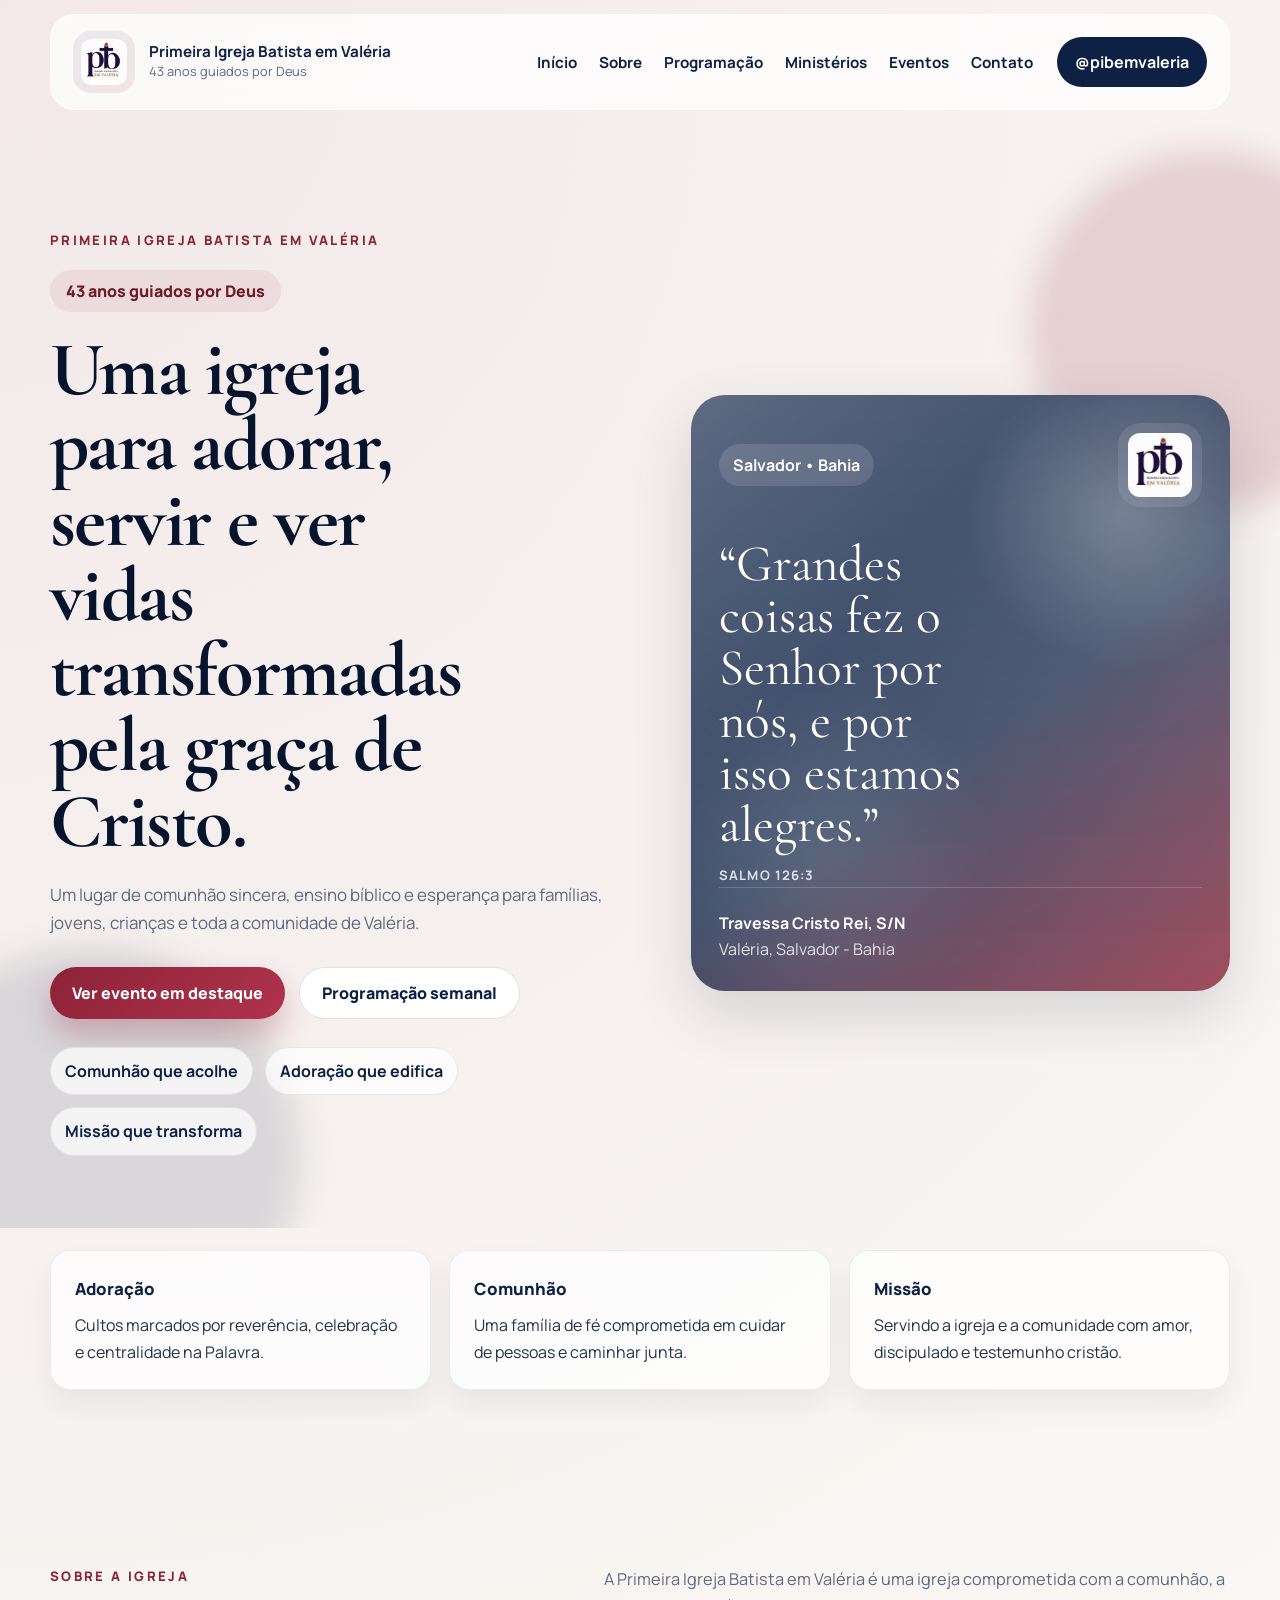
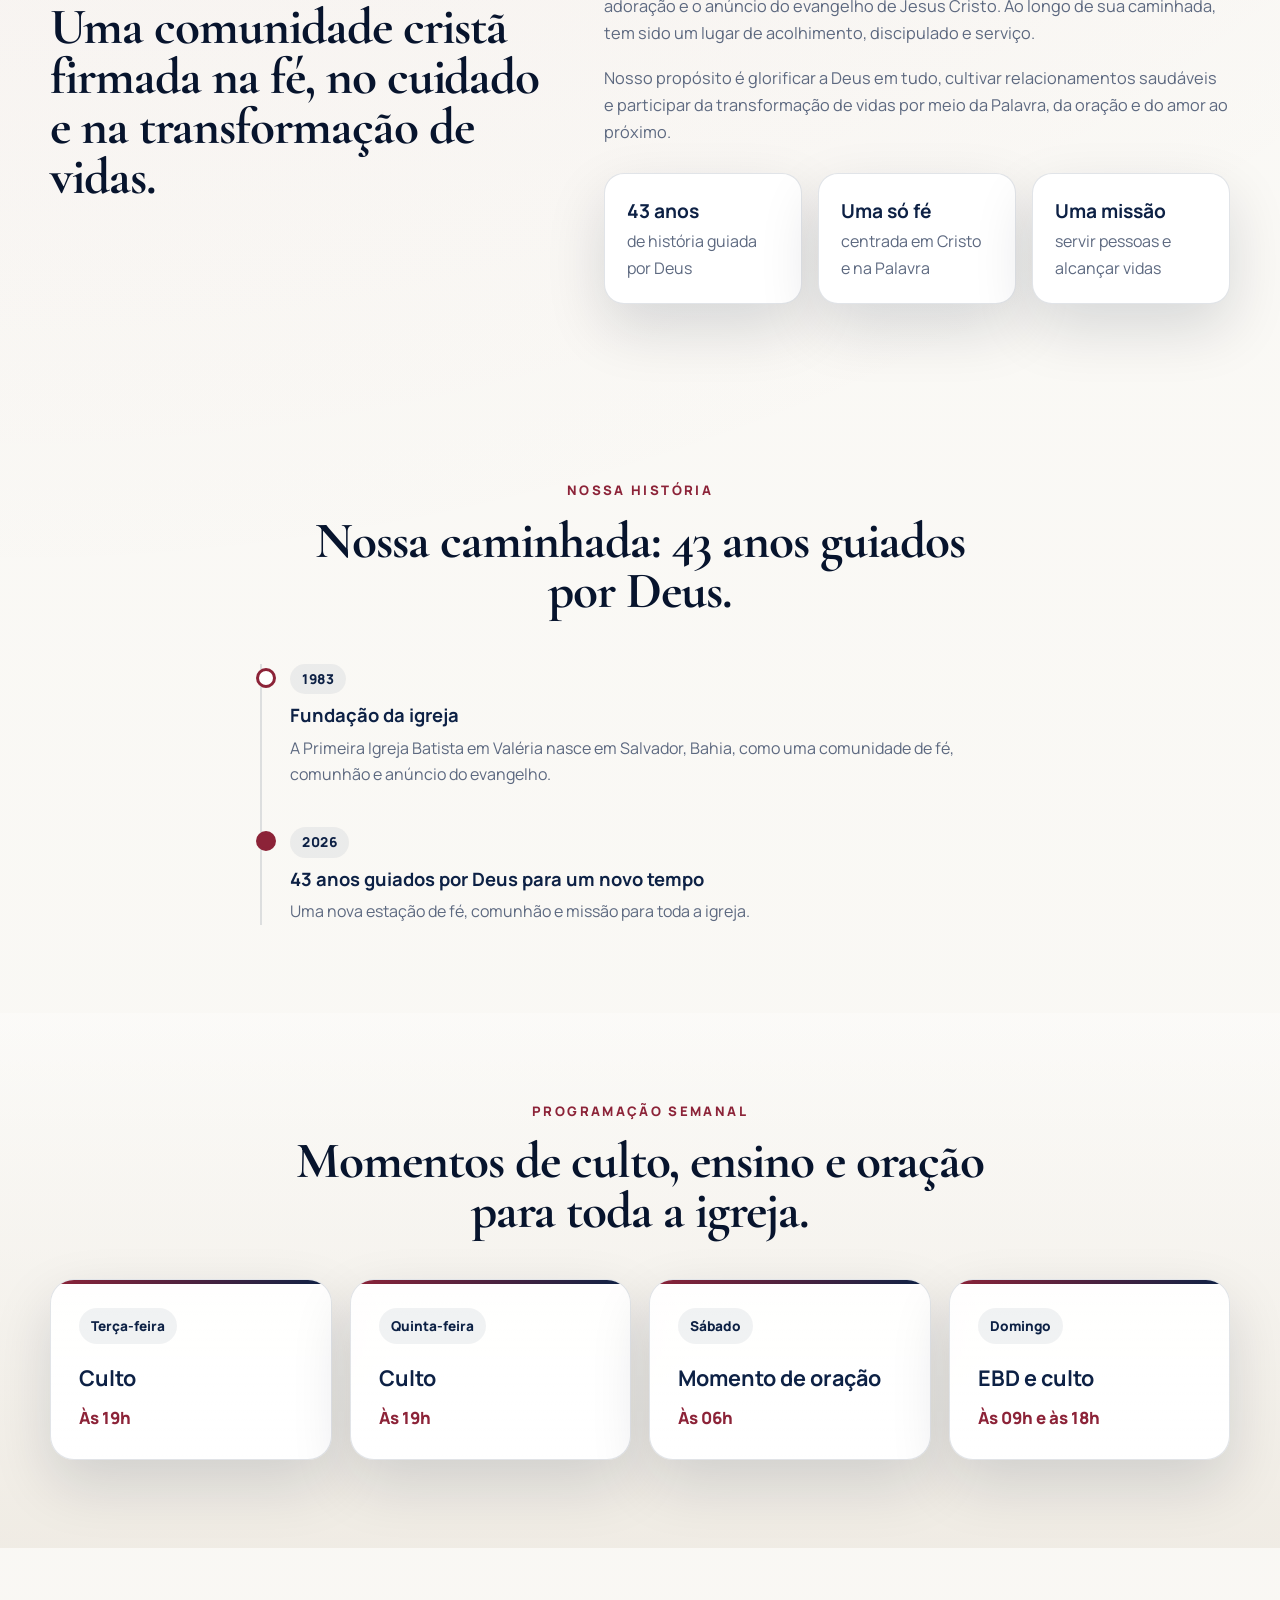
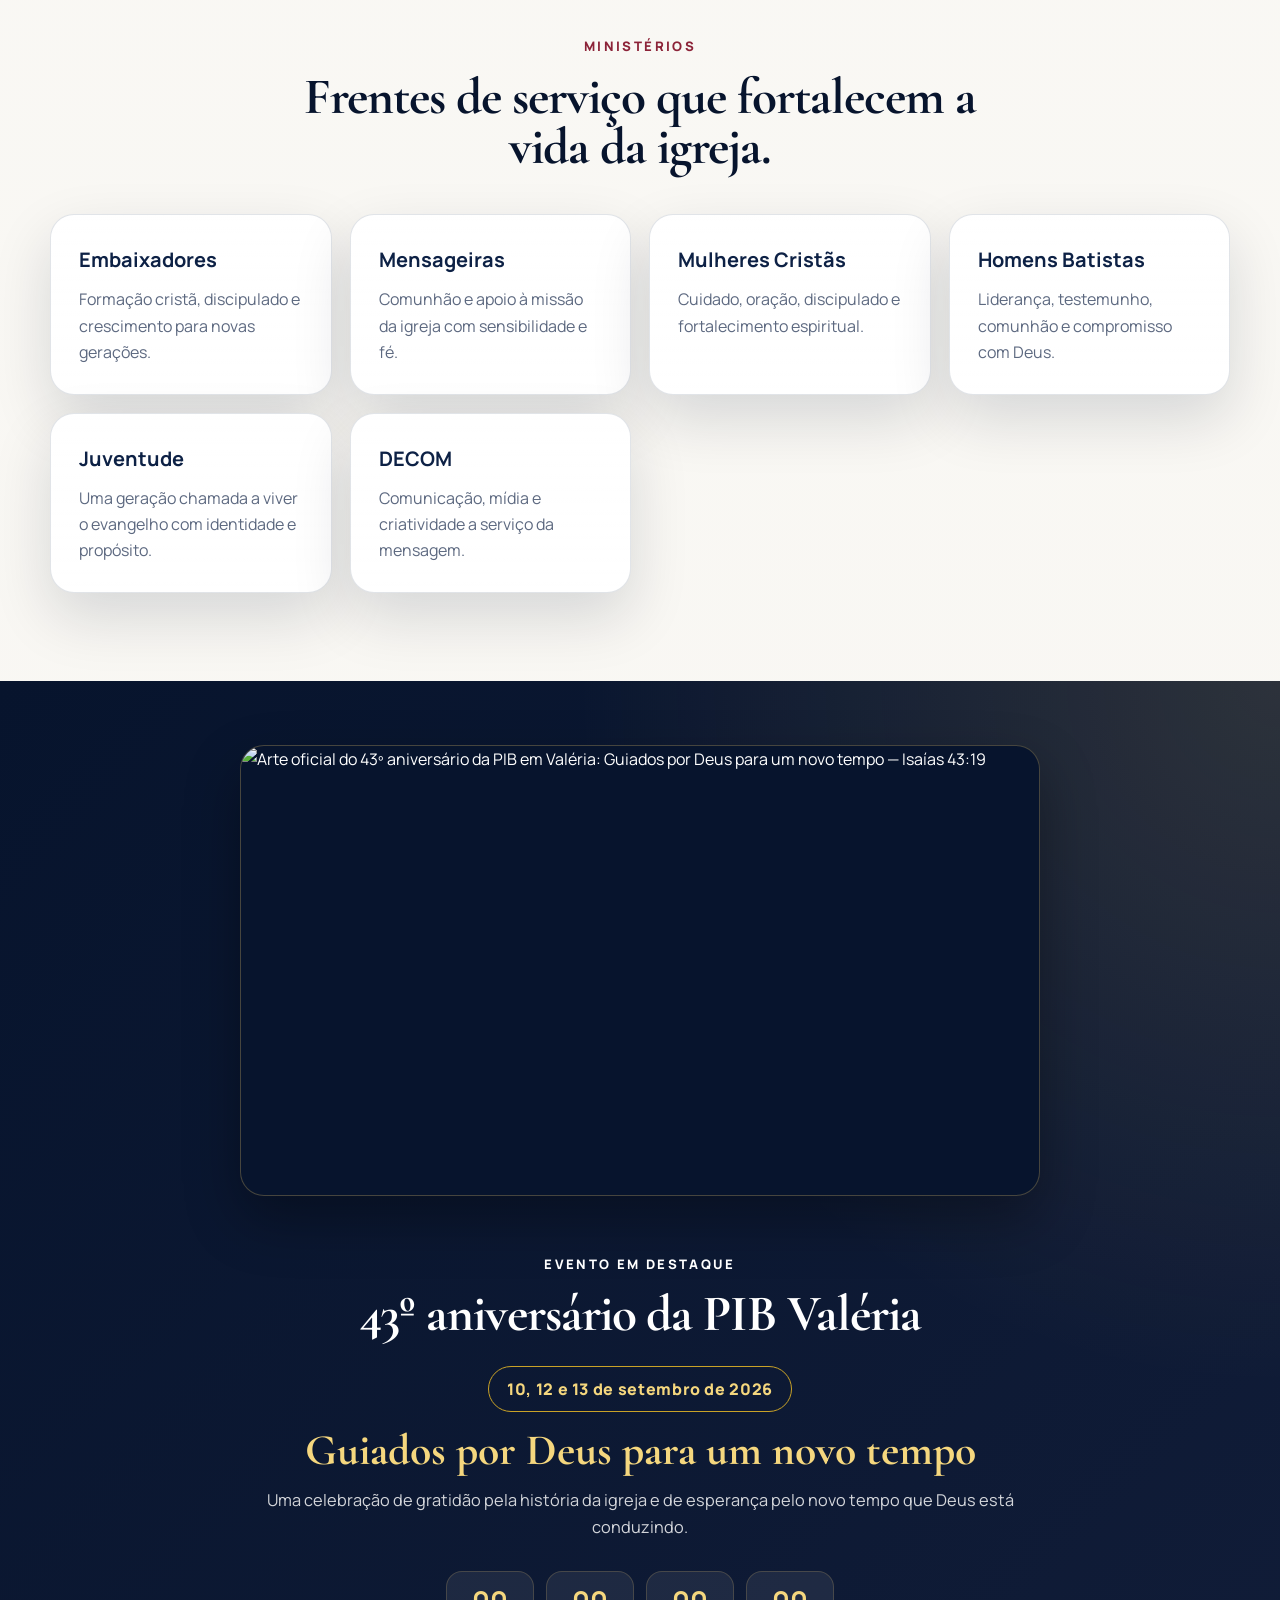
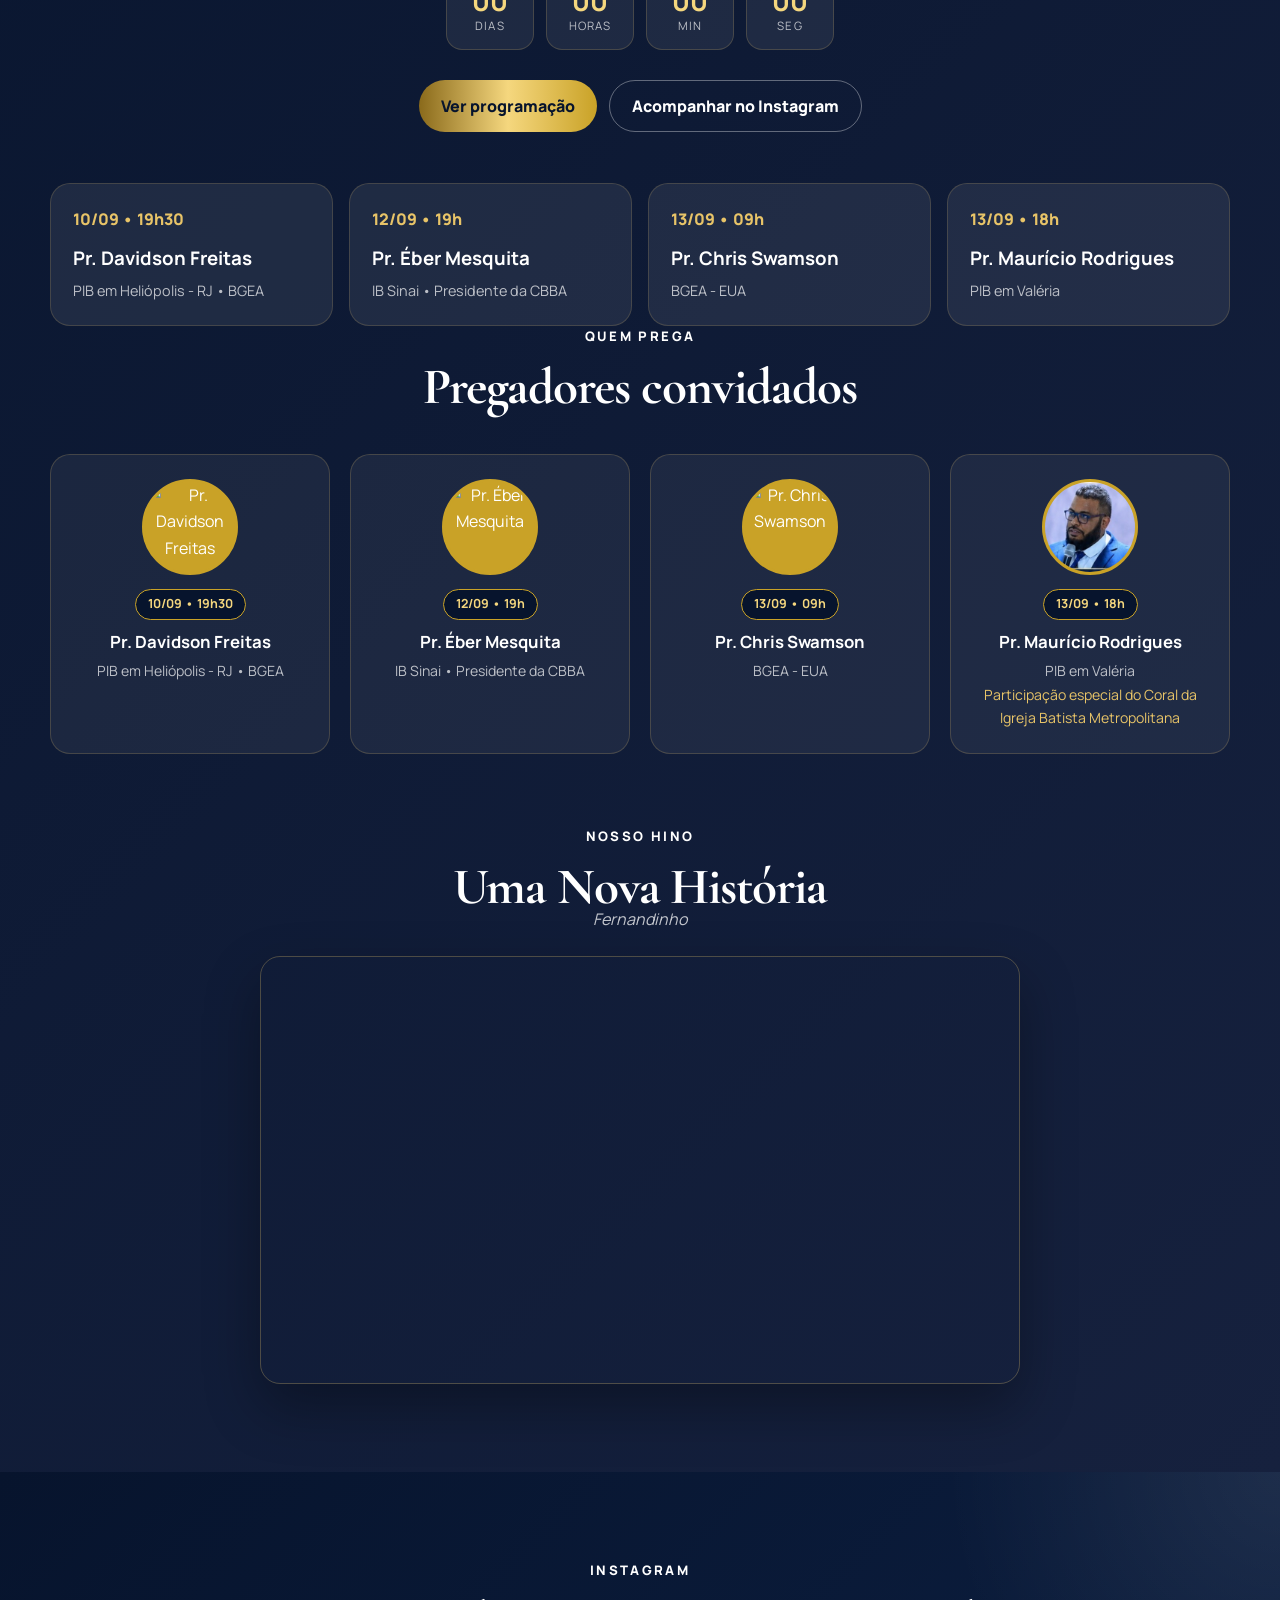
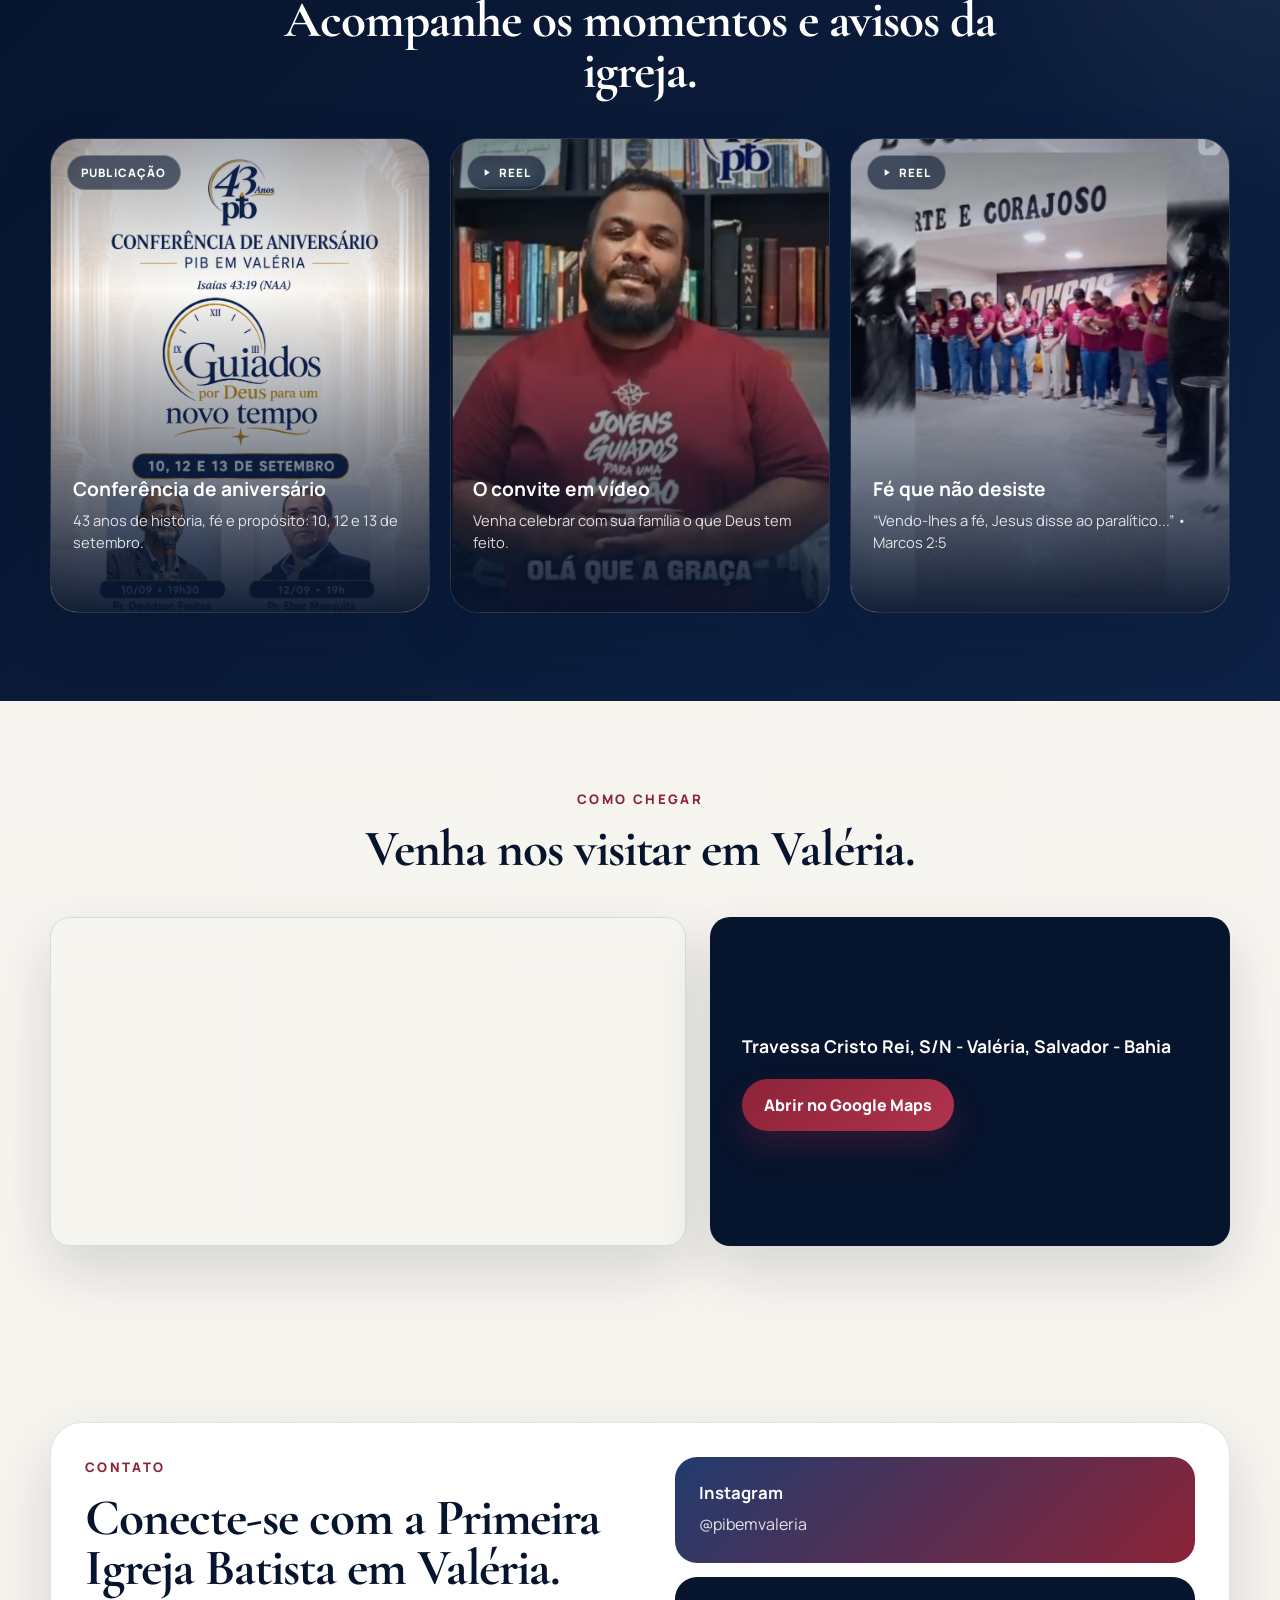
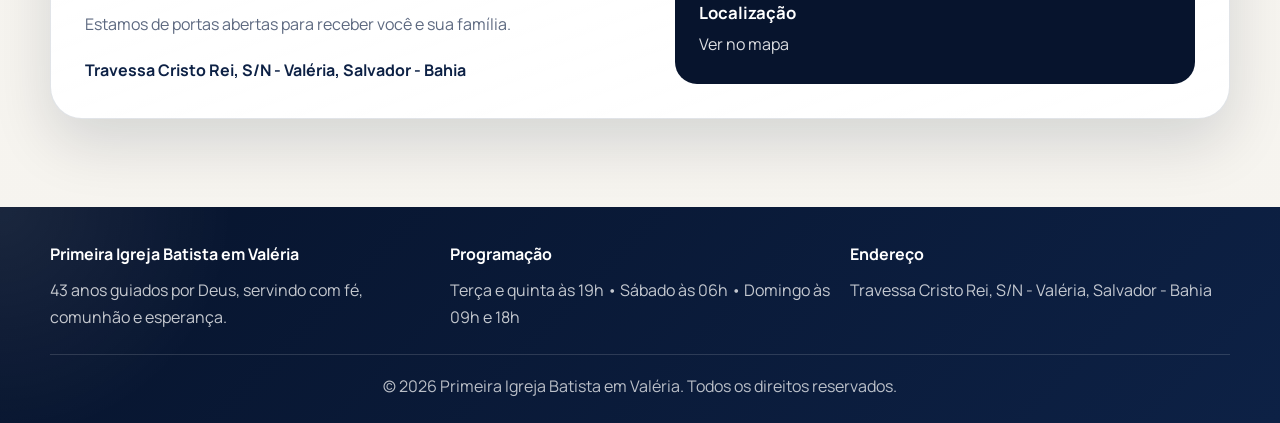
==== commit 693add73: "Restaura seções do site de aniversário como portal institucional Adiciona "Nossa Caminhada" (timelin" ====
--- a/index.html
+++ b/index.html
@@ -46,6 +46,11 @@
 
   <section class="section" id="sobre"><div class="container about-grid"><div class="section-heading reveal"><p class="section-kicker">Sobre a igreja</p><h2>Uma comunidade cristã firmada na fé, no cuidado e na transformação de vidas.</h2></div><div class="about-content reveal"><p>A Primeira Igreja Batista em Valéria é uma igreja comprometida com a comunhão, a adoração e o anúncio do evangelho de Jesus Cristo. Ao longo de sua caminhada, tem sido um lugar de acolhimento, discipulado e serviço.</p><p>Nosso propósito é glorificar a Deus em tudo, cultivar relacionamentos saudáveis e participar da transformação de vidas por meio da Palavra, da oração e do amor ao próximo.</p><div class="about-metrics"><article class="metric-card"><strong>43 anos</strong><span>de história guiada por Deus</span></article><article class="metric-card"><strong>Uma só fé</strong><span>centrada em Cristo e na Palavra</span></article><article class="metric-card"><strong>Uma missão</strong><span>servir pessoas e alcançar vidas</span></article></div></div></div></section>
 
+  <section class="section" id="caminhada"><div class="container"><div class="section-heading center reveal"><p class="section-kicker">Nossa história</p><h2>Nossa caminhada: 43 anos guiados por Deus.</h2></div><ol class="timeline reveal">
+    <li class="timeline-item"><span class="timeline-year">1983</span><div class="timeline-content"><h3>Fundação da igreja</h3><p>A Primeira Igreja Batista em Valéria nasce em Salvador, Bahia, como uma comunidade de fé, comunhão e anúncio do evangelho.</p></div></li>
+    <li class="timeline-item timeline-item--now"><span class="timeline-year">2026</span><div class="timeline-content"><h3>43 anos guiados por Deus para um novo tempo</h3><p>Uma nova estação de fé, comunhão e missão para toda a igreja.</p></div></li>
+  </ol></div></section>
+
   <section class="section section-soft" id="programacao"><div class="container"><div class="section-heading center reveal"><p class="section-kicker">Programação semanal</p><h2>Momentos de culto, ensino e oração para toda a igreja.</h2></div><div class="schedule-grid"><article class="schedule-card reveal"><span class="schedule-day">Terça-feira</span><h3>Culto</h3><p>Às 19h</p></article><article class="schedule-card reveal"><span class="schedule-day">Quinta-feira</span><h3>Culto</h3><p>Às 19h</p></article><article class="schedule-card reveal"><span class="schedule-day">Sábado</span><h3>Momento de oração</h3><p>Às 06h</p></article><article class="schedule-card reveal"><span class="schedule-day">Domingo</span><h3>EBD e culto</h3><p>Às 09h e às 18h</p></article></div></div></section>
 
   <section class="section" id="ministerios"><div class="container"><div class="section-heading center reveal"><p class="section-kicker">Ministérios</p><h2>Frentes de serviço que fortalecem a vida da igreja.</h2></div><div class="ministries-grid"><article class="ministry-card reveal"><h3>Embaixadores</h3><p>Formação cristã, discipulado e crescimento para novas gerações.</p></article><article class="ministry-card reveal"><h3>Mensageiras</h3><p>Comunhão e apoio à missão da igreja com sensibilidade e fé.</p></article><article class="ministry-card reveal"><h3>Mulheres Cristãs</h3><p>Cuidado, oração, discipulado e fortalecimento espiritual.</p></article><article class="ministry-card reveal"><h3>Homens Batistas</h3><p>Liderança, testemunho, comunhão e compromisso com Deus.</p></article><article class="ministry-card reveal"><h3>Juventude</h3><p>Uma geração chamada a viver o evangelho com identidade e propósito.</p></article><article class="ministry-card reveal"><h3>DECOM</h3><p>Comunicação, mídia e criatividade a serviço da mensagem.</p></article></div></div></section>
@@ -80,6 +85,43 @@
         <article class="reveal"><span>13/09 • 09h</span><h3>Pr. Chris Swamson</h3><p>BGEA - EUA</p></article>
         <article class="reveal"><span>13/09 • 18h</span><h3>Pr. Maurício Rodrigues</h3><p>PIB em Valéria</p></article>
       </div>
+
+      <div class="section-heading center light reveal preachers-heading"><p class="section-kicker">Quem prega</p><h2>Pregadores convidados</h2></div>
+      <div class="preachers-grid">
+        <article class="preacher-card reveal">
+          <div class="preacher-photo"><img src="Pr. Davidson Freitas.png" alt="Pr. Davidson Freitas" loading="lazy"></div>
+          <span class="preacher-when">10/09 • 19h30</span>
+          <h3>Pr. Davidson Freitas</h3>
+          <p>PIB em Heliópolis - RJ • BGEA</p>
+        </article>
+        <article class="preacher-card reveal">
+          <div class="preacher-photo"><img src="Pr. Éber Mesquita.png" alt="Pr. Éber Mesquita" loading="lazy"></div>
+          <span class="preacher-when">12/09 • 19h</span>
+          <h3>Pr. Éber Mesquita</h3>
+          <p>IB Sinai • Presidente da CBBA</p>
+        </article>
+        <article class="preacher-card reveal">
+          <div class="preacher-photo"><img src="Pr. Chris Swamson.png" alt="Pr. Chris Swamson" loading="lazy"></div>
+          <span class="preacher-when">13/09 • 09h</span>
+          <h3>Pr. Chris Swamson</h3>
+          <p>BGEA - EUA</p>
+        </article>
+        <article class="preacher-card reveal">
+          <div class="preacher-photo"><img src="Pr. Mauricio.jpeg" alt="Pr. Maurício Rodrigues" loading="lazy"></div>
+          <span class="preacher-when">13/09 • 18h</span>
+          <h3>Pr. Maurício Rodrigues</h3>
+          <p>PIB em Valéria</p>
+          <p class="preacher-note">Participação especial do Coral da Igreja Batista Metropolitana</p>
+        </article>
+      </div>
+
+      <div class="hymn-block reveal">
+        <div class="section-heading center light"><p class="section-kicker">Nosso hino</p><h2>Uma Nova História</h2></div>
+        <p class="hymn-caption">Fernandinho</p>
+        <div class="hymn-video">
+          <iframe src="https://www.youtube.com/embed/4M4jRcdUZtY" title="Uma Nova História - Fernandinho" loading="lazy" frameborder="0" allow="accelerometer; autoplay; clipboard-write; encrypted-media; gyroscope; picture-in-picture" allowfullscreen></iframe>
+        </div>
+      </div>
     </div>
   </section>
 
@@ -89,6 +131,13 @@
       <a class="gallery-card reveal" href="https://www.instagram.com/reel/Dcud5AHNZ_n/" target="_blank" rel="noreferrer"><img class="gallery-image" src="instagram-post-3.png" width="464" height="621" loading="lazy" alt="Reel dos jovens da PIB em Valéria reunidos sob o letreiro Forte e Corajoso"><span class="gallery-badge"><svg viewBox="0 0 24 24" width="11" height="11" aria-hidden="true" fill="currentColor"><path d="M8 5v14l11-7z"/></svg>Reel</span><div class="gallery-copy"><h3>Fé que não desiste</h3><p>“Vendo-lhes a fé, Jesus disse ao paralítico...” • Marcos 2:5</p><span class="gallery-cta">Assistir no Instagram<svg viewBox="0 0 24 24" width="13" height="13" aria-hidden="true" fill="none" stroke="currentColor" stroke-width="2.5" stroke-linecap="round" stroke-linejoin="round"><path d="M7 17 17 7M9 7h8v8"/></svg></span></div></a>
     </div></div></section>
 
+  <section class="section" id="como-chegar"><div class="container"><div class="section-heading center reveal"><p class="section-kicker">Como chegar</p><h2>Venha nos visitar em Valéria.</h2></div>
+    <div class="location-panel reveal">
+      <div class="location-map"><iframe title="Mapa da igreja" src="https://www.google.com/maps?q=Tv.+Cristo+Rei+-+Val%C3%A9ria%2C+Salvador+-+BA%2C+41300-050&output=embed" loading="lazy" referrerpolicy="no-referrer-when-downgrade"></iframe></div>
+      <div class="location-info"><address>Travessa Cristo Rei, S/N - Valéria, Salvador - Bahia</address><a class="btn btn-primary" href="https://www.google.com/maps/search/?api=1&query=Travessa%20Cristo%20Rei%2C%20Val%C3%A9ria%2C%20Salvador%20-%20Bahia" target="_blank" rel="noreferrer">Abrir no Google Maps</a></div>
+    </div>
+  </div></section>
+
   <section class="section" id="contato"><div class="container"><div class="contact-panel reveal"><div class="contact-copy"><p class="section-kicker">Contato</p><h2>Conecte-se com a Primeira Igreja Batista em Valéria.</h2><p>Estamos de portas abertas para receber você e sua família.</p><address>Travessa Cristo Rei, S/N - Valéria, Salvador - Bahia</address></div><div class="contact-actions"><a class="contact-link instagram" href="https://instagram.com/pibemvaleria" target="_blank" rel="noreferrer"><strong>Instagram</strong><span>@pibemvaleria</span></a><a class="contact-link location" href="https://www.google.com/maps/search/?api=1&query=Travessa%20Cristo%20Rei%2C%20Val%C3%A9ria%2C%20Salvador%20-%20Bahia" target="_blank" rel="noreferrer"><strong>Localização</strong><span>Ver no mapa</span></a></div></div></div></section>
 </main>
 <footer class="site-footer"><div class="container footer-grid"><div><strong>Primeira Igreja Batista em Valéria</strong><p>43 anos guiados por Deus, servindo com fé, comunhão e esperança.</p></div><div><strong>Programação</strong><p>Terça e quinta às 19h • Sábado às 06h • Domingo às 09h e 18h</p></div><div><strong>Endereço</strong><p>Travessa Cristo Rei, S/N - Valéria, Salvador - Bahia</p></div></div><div class="container footer-bottom"><p>© 2026 Primeira Igreja Batista em Valéria. Todos os direitos reservados.</p></div></footer>
--- a/style.css
+++ b/style.css
@@ -1230,3 +1230,234 @@
     font-size: 1.45rem;
   }
 }
+
+/* ===== NOSSA CAMINHADA (timeline) ===== */
+.timeline {
+  list-style: none;
+  max-width: 760px;
+  margin: 48px auto 0;
+  position: relative;
+  padding-left: 28px;
+  border-left: 2px solid var(--border);
+}
+
+.timeline-item {
+  position: relative;
+  padding-bottom: 40px;
+}
+
+.timeline-item:last-child {
+  padding-bottom: 0;
+}
+
+.timeline-item::before {
+  content: "";
+  position: absolute;
+  left: -34px;
+  top: 4px;
+  width: 14px;
+  height: 14px;
+  border-radius: 50%;
+  background: var(--white);
+  border: 3px solid var(--wine);
+}
+
+.timeline-item--now::before {
+  background: var(--wine);
+}
+
+.timeline-year {
+  display: inline-block;
+  margin-bottom: 6px;
+  padding: 4px 12px;
+  border-radius: 999px;
+  background: rgba(13, 33, 69, 0.06);
+  color: var(--navy);
+  font-weight: 800;
+  font-size: 0.85rem;
+  letter-spacing: 0.04em;
+}
+
+.timeline-content h3 {
+  color: var(--navy);
+  font-size: 1.15rem;
+  margin-bottom: 4px;
+}
+
+.timeline-content p {
+  color: var(--text-soft);
+  margin: 0;
+}
+
+@media (max-width: 640px) {
+  .timeline {
+    padding-left: 22px;
+  }
+
+  .timeline-item::before {
+    left: -28px;
+  }
+}
+
+/* ===== QUEM PREGA (cards com foto) ===== */
+.preachers-heading {
+  margin-top: clamp(38px, 4vw, 54px);
+}
+
+.preachers-grid {
+  display: grid;
+  grid-template-columns: repeat(4, 1fr);
+  gap: 20px;
+  margin-top: clamp(28px, 4vw, 42px);
+}
+
+.preacher-card {
+  padding: 24px 18px;
+  border-radius: 20px;
+  text-align: center;
+  background: rgba(255, 255, 255, 0.06);
+  border: 1px solid rgba(232, 196, 104, 0.2);
+}
+
+.preacher-photo {
+  width: 96px;
+  height: 96px;
+  margin: 0 auto 14px;
+  border-radius: 50%;
+  overflow: hidden;
+  border: 3px solid #c9a227;
+  background: #c9a227;
+}
+
+.preacher-photo img {
+  width: 100%;
+  height: 100%;
+  object-fit: cover;
+  object-position: center top;
+}
+
+.preacher-when {
+  display: inline-block;
+  margin-bottom: 8px;
+  padding: 4px 12px;
+  border-radius: 999px;
+  background: var(--navy-deep);
+  border: 1px solid #c9a227;
+  color: #f5d77e;
+  font-size: 0.78rem;
+  font-weight: 700;
+}
+
+.preacher-card h3 {
+  color: var(--white);
+  font-size: 1.05rem;
+  margin-bottom: 4px;
+}
+
+.preacher-card p {
+  color: rgba(255, 255, 255, 0.7);
+  font-size: 0.88rem;
+  margin: 0;
+}
+
+.preacher-note {
+  margin-top: 8px;
+  font-size: 0.8rem;
+  color: #e8c468 !important;
+}
+
+@media (max-width: 900px) {
+  .preachers-grid {
+    grid-template-columns: repeat(2, 1fr);
+  }
+}
+
+@media (max-width: 640px) {
+  .preachers-grid {
+    grid-template-columns: 1fr;
+  }
+}
+
+/* ===== NOSSO HINO ===== */
+.hymn-block {
+  max-width: 760px;
+  margin: clamp(48px, 6vw, 72px) auto 0;
+  text-align: center;
+}
+
+.hymn-caption {
+  margin: -6px 0 24px;
+  color: rgba(255, 255, 255, 0.75);
+  font-style: italic;
+}
+
+.hymn-video {
+  width: 100%;
+  aspect-ratio: 16 / 9;
+  border-radius: 20px;
+  overflow: hidden;
+  border: 1px solid rgba(232, 196, 104, 0.28);
+  box-shadow: 0 24px 56px rgba(0, 0, 0, 0.32);
+}
+
+.hymn-video iframe {
+  width: 100%;
+  height: 100%;
+  border: 0;
+}
+
+/* ===== COMO CHEGAR ===== */
+.location-panel {
+  display: grid;
+  grid-template-columns: 1.1fr 0.9fr;
+  gap: 24px;
+  margin-top: 42px;
+  align-items: stretch;
+}
+
+.location-map {
+  border-radius: var(--radius-md);
+  overflow: hidden;
+  border: 1px solid var(--border);
+  box-shadow: var(--shadow);
+  min-height: 320px;
+}
+
+.location-map iframe {
+  width: 100%;
+  height: 100%;
+  min-height: 320px;
+  border: 0;
+}
+
+.location-info {
+  display: flex;
+  flex-direction: column;
+  justify-content: center;
+  gap: 18px;
+  padding: 32px;
+  border-radius: var(--radius-md);
+  background: var(--navy-deep);
+  color: var(--white);
+  box-shadow: var(--shadow);
+}
+
+.location-info address {
+  font-style: normal;
+  font-size: 1.1rem;
+  font-weight: 700;
+}
+
+.location-info .btn {
+  align-self: flex-start;
+}
+
+@media (max-width: 900px) {
+  .location-panel {
+    grid-template-columns: 1fr;
+  }
+
+  .location-map {
+    min-height: 260px;
+  }
+}
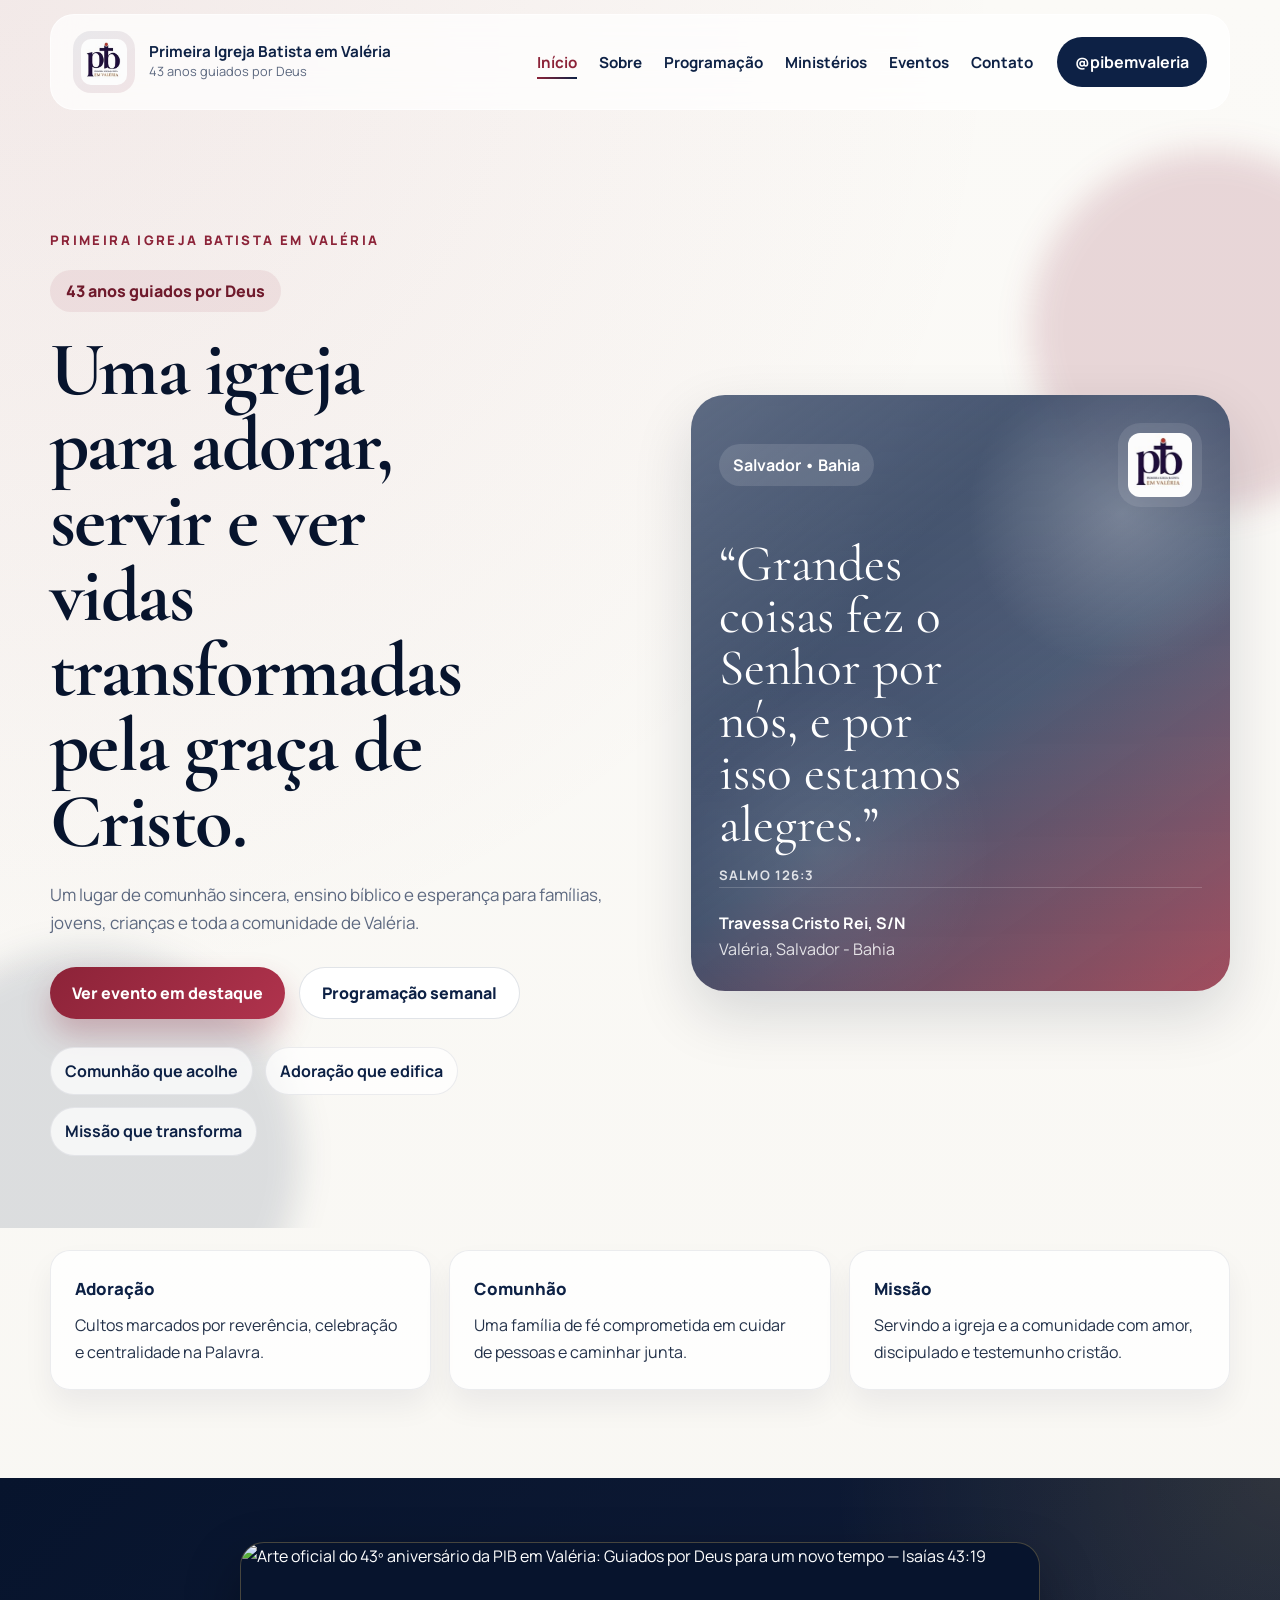
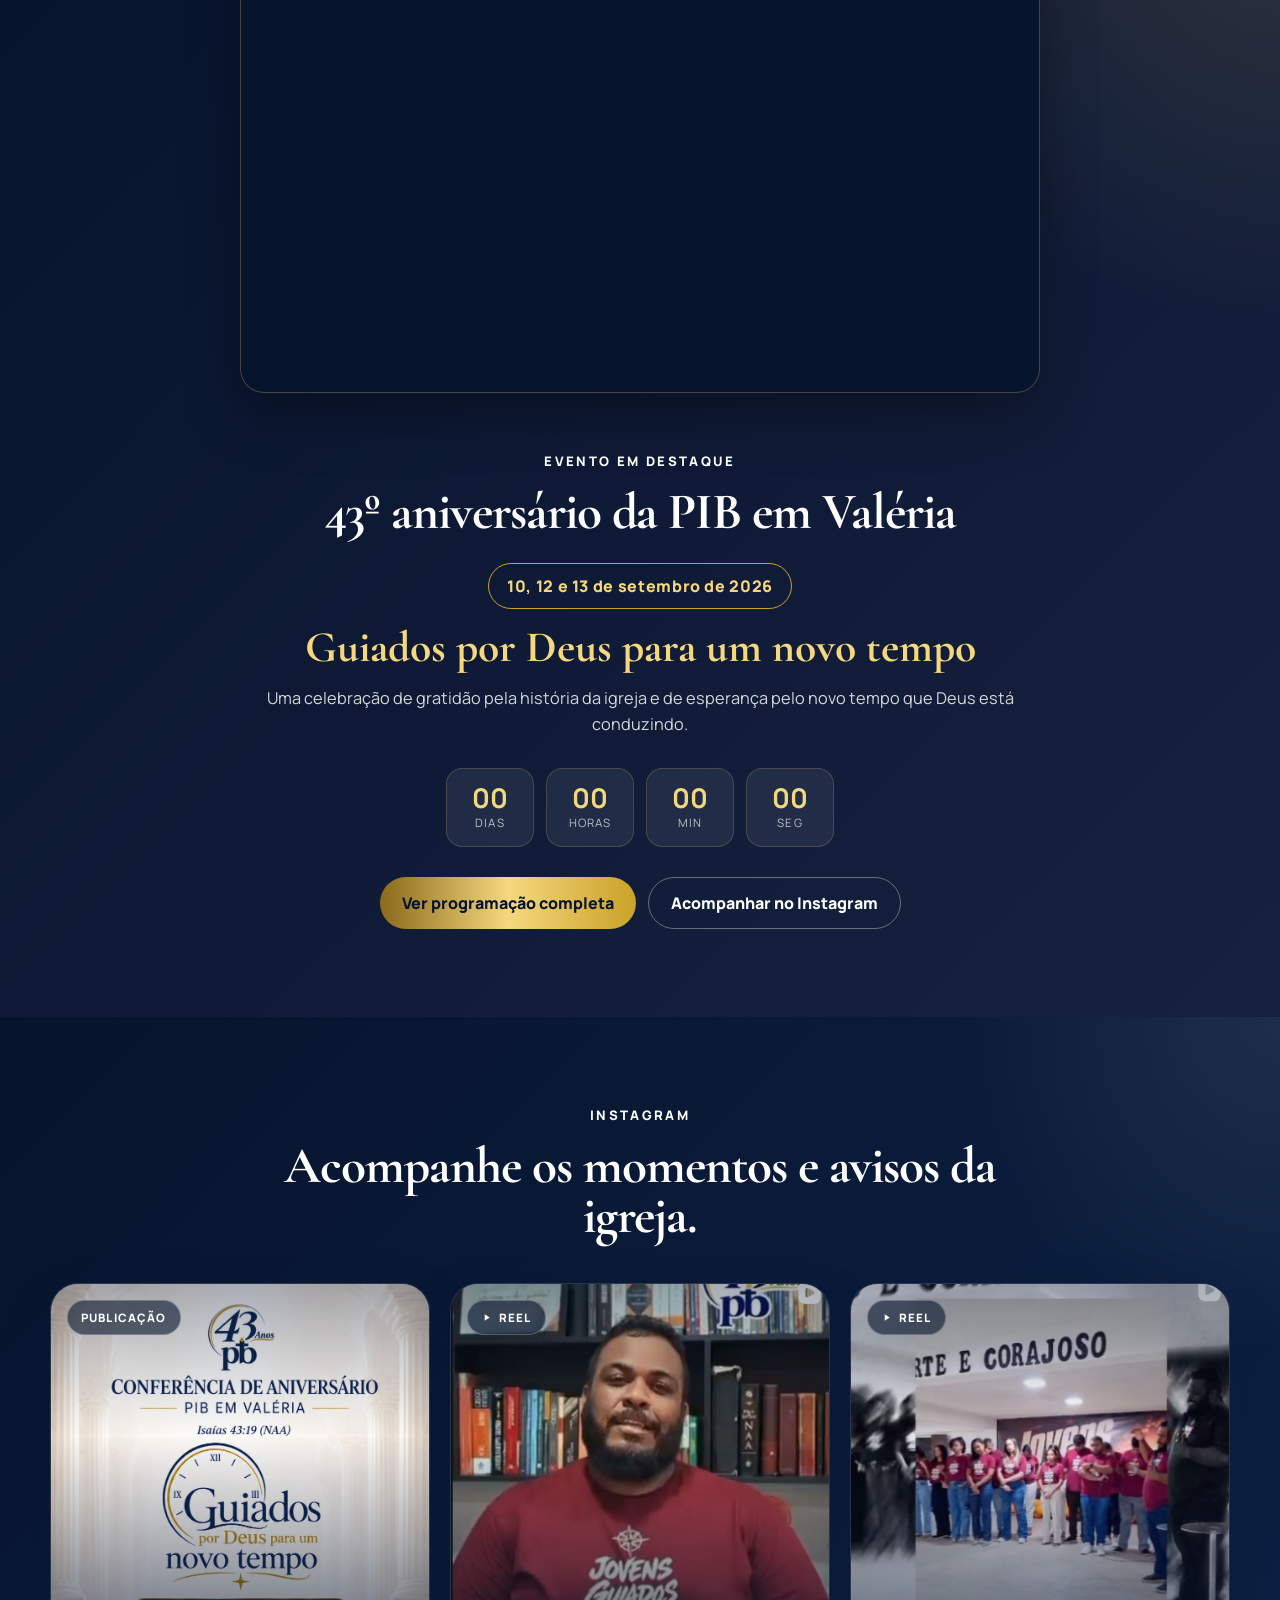
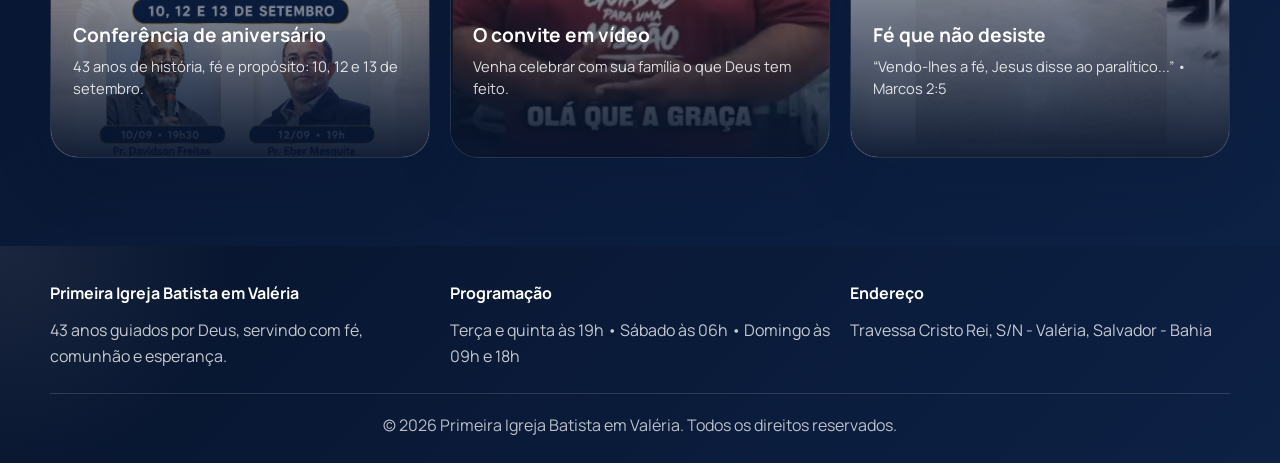
==== commit 64177492: "Reorganiza o site em páginas separadas (Início, Sobre, Programação, Ministérios, Eventos, Contato) I" ====
--- a/index.html
+++ b/index.html
@@ -5,6 +5,7 @@
   <meta name="viewport" content="width=device-width, initial-scale=1.0">
   <meta name="description" content="Site oficial da Primeira Igreja Batista em Valéria, em Salvador, Bahia. Conheça nossa igreja, programação, ministérios e eventos.">
   <title>Primeira Igreja Batista em Valéria</title>
+  <link rel="icon" href="logo-pib.png" type="image/png">
   <link rel="preconnect" href="https://fonts.googleapis.com">
   <link rel="preconnect" href="https://fonts.gstatic.com" crossorigin>
   <link href="https://fonts.googleapis.com/css2?family=Cormorant+Garamond:wght@500;600;700&family=Manrope:wght@400;500;600;700;800&display=swap" rel="stylesheet">
@@ -14,14 +15,14 @@
 <header class="site-header" id="topo">
   <div class="container">
     <nav class="navbar" aria-label="Navegação principal">
-      <a class="brand" href="#inicio" aria-label="Página inicial da Primeira Igreja Batista em Valéria">
+      <a class="brand" href="index.html" aria-label="Página inicial da Primeira Igreja Batista em Valéria">
         <img src="logo-pib.png" alt="Logo da Primeira Igreja Batista em Valéria">
         <div class="brand-text"><strong>Primeira Igreja Batista em Valéria</strong><span>43 anos guiados por Deus</span></div>
       </a>
       <button class="menu-toggle" id="menuToggle" type="button" aria-expanded="false" aria-controls="menu" aria-label="Abrir menu"><span></span><span></span><span></span></button>
       <div class="nav-panel" id="menu">
         <ul class="nav-links">
-          <li><a href="#inicio">Início</a></li><li><a href="#sobre">Sobre</a></li><li><a href="#programacao">Programação</a></li><li><a href="#ministerios">Ministérios</a></li><li><a href="#eventos">Eventos</a></li><li><a href="#contato">Contato</a></li>
+          <li><a href="index.html" aria-current="page">Início</a></li><li><a href="sobre.html">Sobre</a></li><li><a href="programacao.html">Programação</a></li><li><a href="ministerios.html">Ministérios</a></li><li><a href="eventos.html">Eventos</a></li><li><a href="contato.html">Contato</a></li>
         </ul>
         <a class="nav-cta" href="https://instagram.com/pibemvaleria" target="_blank" rel="noreferrer">@pibemvaleria</a>
       </div>
@@ -35,7 +36,7 @@
         <p class="eyebrow">Primeira Igreja Batista em Valéria</p><span class="hero-badge">43 anos guiados por Deus</span>
         <h1>Uma igreja para adorar, servir e ver vidas transformadas pela graça de Cristo.</h1>
         <p class="hero-text">Um lugar de comunhão sincera, ensino bíblico e esperança para famílias, jovens, crianças e toda a comunidade de Valéria.</p>
-        <div class="hero-actions"><a class="btn btn-primary" href="#eventos">Ver evento em destaque</a><a class="btn btn-secondary" href="#programacao">Programação semanal</a></div>
+        <div class="hero-actions"><a class="btn btn-primary" href="eventos.html">Ver evento em destaque</a><a class="btn btn-secondary" href="programacao.html">Programação semanal</a></div>
         <ul class="hero-highlights"><li>Comunhão que acolhe</li><li>Adoração que edifica</li><li>Missão que transforma</li></ul>
       </div>
       <div class="hero-visual reveal"><div class="hero-card"><div class="hero-card-top"><span class="hero-card-tag">Salvador • Bahia</span><img src="logo-pib.png" alt="Identidade visual da igreja"></div><div class="hero-card-body"><p class="hero-card-verse">“Grandes coisas fez o Senhor por nós, e por isso estamos alegres.”</p><span class="hero-card-reference">Salmo 126:3</span></div><div class="hero-card-footer"><strong>Travessa Cristo Rei, S/N</strong><span>Valéria, Salvador - Bahia</span></div></div></div>
@@ -44,28 +45,17 @@
 
   <section class="section intro-strip reveal"><div class="container intro-grid"><article><span>Adoração</span><p>Cultos marcados por reverência, celebração e centralidade na Palavra.</p></article><article><span>Comunhão</span><p>Uma família de fé comprometida em cuidar de pessoas e caminhar junta.</p></article><article><span>Missão</span><p>Servindo a igreja e a comunidade com amor, discipulado e testemunho cristão.</p></article></div></section>
 
-  <section class="section" id="sobre"><div class="container about-grid"><div class="section-heading reveal"><p class="section-kicker">Sobre a igreja</p><h2>Uma comunidade cristã firmada na fé, no cuidado e na transformação de vidas.</h2></div><div class="about-content reveal"><p>A Primeira Igreja Batista em Valéria é uma igreja comprometida com a comunhão, a adoração e o anúncio do evangelho de Jesus Cristo. Ao longo de sua caminhada, tem sido um lugar de acolhimento, discipulado e serviço.</p><p>Nosso propósito é glorificar a Deus em tudo, cultivar relacionamentos saudáveis e participar da transformação de vidas por meio da Palavra, da oração e do amor ao próximo.</p><div class="about-metrics"><article class="metric-card"><strong>43 anos</strong><span>de história guiada por Deus</span></article><article class="metric-card"><strong>Uma só fé</strong><span>centrada em Cristo e na Palavra</span></article><article class="metric-card"><strong>Uma missão</strong><span>servir pessoas e alcançar vidas</span></article></div></div></div></section>
-
-  <section class="section" id="caminhada"><div class="container"><div class="section-heading center reveal"><p class="section-kicker">Nossa história</p><h2>Nossa caminhada: 43 anos guiados por Deus.</h2></div><ol class="timeline reveal">
-    <li class="timeline-item"><span class="timeline-year">1983</span><div class="timeline-content"><h3>Fundação da igreja</h3><p>A Primeira Igreja Batista em Valéria nasce em Salvador, Bahia, como uma comunidade de fé, comunhão e anúncio do evangelho.</p></div></li>
-    <li class="timeline-item timeline-item--now"><span class="timeline-year">2026</span><div class="timeline-content"><h3>43 anos guiados por Deus para um novo tempo</h3><p>Uma nova estação de fé, comunhão e missão para toda a igreja.</p></div></li>
-  </ol></div></section>
-
-  <section class="section section-soft" id="programacao"><div class="container"><div class="section-heading center reveal"><p class="section-kicker">Programação semanal</p><h2>Momentos de culto, ensino e oração para toda a igreja.</h2></div><div class="schedule-grid"><article class="schedule-card reveal"><span class="schedule-day">Terça-feira</span><h3>Culto</h3><p>Às 19h</p></article><article class="schedule-card reveal"><span class="schedule-day">Quinta-feira</span><h3>Culto</h3><p>Às 19h</p></article><article class="schedule-card reveal"><span class="schedule-day">Sábado</span><h3>Momento de oração</h3><p>Às 06h</p></article><article class="schedule-card reveal"><span class="schedule-day">Domingo</span><h3>EBD e culto</h3><p>Às 09h e às 18h</p></article></div></div></section>
-
-  <section class="section" id="ministerios"><div class="container"><div class="section-heading center reveal"><p class="section-kicker">Ministérios</p><h2>Frentes de serviço que fortalecem a vida da igreja.</h2></div><div class="ministries-grid"><article class="ministry-card reveal"><h3>Embaixadores</h3><p>Formação cristã, discipulado e crescimento para novas gerações.</p></article><article class="ministry-card reveal"><h3>Mensageiras</h3><p>Comunhão e apoio à missão da igreja com sensibilidade e fé.</p></article><article class="ministry-card reveal"><h3>Mulheres Cristãs</h3><p>Cuidado, oração, discipulado e fortalecimento espiritual.</p></article><article class="ministry-card reveal"><h3>Homens Batistas</h3><p>Liderança, testemunho, comunhão e compromisso com Deus.</p></article><article class="ministry-card reveal"><h3>Juventude</h3><p>Uma geração chamada a viver o evangelho com identidade e propósito.</p></article><article class="ministry-card reveal"><h3>DECOM</h3><p>Comunicação, mídia e criatividade a serviço da mensagem.</p></article></div></div></section>
-
-  <section class="section event-section" id="eventos">
+  <section class="section event-section" id="evento-destaque">
     <div class="container">
       <figure class="event-banner reveal">
         <img src="guiados.png" alt="Arte oficial do 43º aniversário da PIB em Valéria: Guiados por Deus para um novo tempo — Isaías 43:19" width="1672" height="941" loading="lazy" decoding="async">
       </figure>
       <div class="section-heading center light reveal">
         <p class="section-kicker">Evento em destaque</p>
-        <h2>43º aniversário da PIB Valéria</h2>
+        <h2>43º aniversário da PIB em Valéria</h2>
       </div>
       <div class="event-info reveal">
-        <p class="event-tag">10, 12 e 13 de setembro de 2026 </p>
+        <p class="event-tag">10, 12 e 13 de setembro de 2026</p>
         <h3>Guiados por Deus para um novo tempo</h3>
         <p class="event-lead">Uma celebração de gratidão pela história da igreja e de esperança pelo novo tempo que Deus está conduzindo.</p>
         <div class="countdown" id="countdown" aria-live="polite">
@@ -75,51 +65,8 @@
           <div><strong id="cd-seg">00</strong><span>seg</span></div>
         </div>
         <div class="event-actions">
-          <a class="btn btn-gold" href="#evento-programacao">Ver programação</a>
+          <a class="btn btn-gold" href="eventos.html">Ver programação completa</a>
           <a class="btn btn-outline-light" href="https://instagram.com/pibemvaleria" target="_blank" rel="noreferrer">Acompanhar no Instagram</a>
-        </div>
-      </div>
-      <div class="event-schedule" id="evento-programacao">
-        <article class="reveal"><span>10/09 • 19h30</span><h3>Pr. Davidson Freitas</h3><p>PIB em Heliópolis - RJ • BGEA</p></article>
-        <article class="reveal"><span>12/09 • 19h</span><h3>Pr. Éber Mesquita</h3><p>IB Sinai • Presidente da CBBA</p></article>
-        <article class="reveal"><span>13/09 • 09h</span><h3>Pr. Chris Swamson</h3><p>BGEA - EUA</p></article>
-        <article class="reveal"><span>13/09 • 18h</span><h3>Pr. Maurício Rodrigues</h3><p>PIB em Valéria</p></article>
-      </div>
-
-      <div class="section-heading center light reveal preachers-heading"><p class="section-kicker">Quem prega</p><h2>Pregadores convidados</h2></div>
-      <div class="preachers-grid">
-        <article class="preacher-card reveal">
-          <div class="preacher-photo"><img src="Pr. Davidson Freitas.png" alt="Pr. Davidson Freitas" loading="lazy"></div>
-          <span class="preacher-when">10/09 • 19h30</span>
-          <h3>Pr. Davidson Freitas</h3>
-          <p>PIB em Heliópolis - RJ • BGEA</p>
-        </article>
-        <article class="preacher-card reveal">
-          <div class="preacher-photo"><img src="Pr. Éber Mesquita.png" alt="Pr. Éber Mesquita" loading="lazy"></div>
-          <span class="preacher-when">12/09 • 19h</span>
-          <h3>Pr. Éber Mesquita</h3>
-          <p>IB Sinai • Presidente da CBBA</p>
-        </article>
-        <article class="preacher-card reveal">
-          <div class="preacher-photo"><img src="Pr. Chris Swamson.png" alt="Pr. Chris Swamson" loading="lazy"></div>
-          <span class="preacher-when">13/09 • 09h</span>
-          <h3>Pr. Chris Swamson</h3>
-          <p>BGEA - EUA</p>
-        </article>
-        <article class="preacher-card reveal">
-          <div class="preacher-photo"><img src="Pr. Mauricio.jpeg" alt="Pr. Maurício Rodrigues" loading="lazy"></div>
-          <span class="preacher-when">13/09 • 18h</span>
-          <h3>Pr. Maurício Rodrigues</h3>
-          <p>PIB em Valéria</p>
-          <p class="preacher-note">Participação especial do Coral da Igreja Batista Metropolitana</p>
-        </article>
-      </div>
-
-      <div class="hymn-block reveal">
-        <div class="section-heading center light"><p class="section-kicker">Nosso hino</p><h2>Uma Nova História</h2></div>
-        <p class="hymn-caption">Fernandinho</p>
-        <div class="hymn-video">
-          <iframe src="https://www.youtube.com/embed/4M4jRcdUZtY" title="Uma Nova História - Fernandinho" loading="lazy" frameborder="0" allow="accelerometer; autoplay; clipboard-write; encrypted-media; gyroscope; picture-in-picture" allowfullscreen></iframe>
         </div>
       </div>
     </div>
@@ -130,15 +77,6 @@
       <a class="gallery-card reveal" href="https://www.instagram.com/reel/Dc7TIPFt3F2/" target="_blank" rel="noreferrer"><img class="gallery-image" src="instagram-post-2.png" width="465" height="618" loading="lazy" alt="Reel com o convite em vídeo para a Conferência de Aniversário da PIB em Valéria"><span class="gallery-badge"><svg viewBox="0 0 24 24" width="11" height="11" aria-hidden="true" fill="currentColor"><path d="M8 5v14l11-7z"/></svg>Reel</span><div class="gallery-copy"><h3>O convite em vídeo</h3><p>Venha celebrar com sua família o que Deus tem feito.</p><span class="gallery-cta">Assistir no Instagram<svg viewBox="0 0 24 24" width="13" height="13" aria-hidden="true" fill="none" stroke="currentColor" stroke-width="2.5" stroke-linecap="round" stroke-linejoin="round"><path d="M7 17 17 7M9 7h8v8"/></svg></span></div></a>
       <a class="gallery-card reveal" href="https://www.instagram.com/reel/Dcud5AHNZ_n/" target="_blank" rel="noreferrer"><img class="gallery-image" src="instagram-post-3.png" width="464" height="621" loading="lazy" alt="Reel dos jovens da PIB em Valéria reunidos sob o letreiro Forte e Corajoso"><span class="gallery-badge"><svg viewBox="0 0 24 24" width="11" height="11" aria-hidden="true" fill="currentColor"><path d="M8 5v14l11-7z"/></svg>Reel</span><div class="gallery-copy"><h3>Fé que não desiste</h3><p>“Vendo-lhes a fé, Jesus disse ao paralítico...” • Marcos 2:5</p><span class="gallery-cta">Assistir no Instagram<svg viewBox="0 0 24 24" width="13" height="13" aria-hidden="true" fill="none" stroke="currentColor" stroke-width="2.5" stroke-linecap="round" stroke-linejoin="round"><path d="M7 17 17 7M9 7h8v8"/></svg></span></div></a>
     </div></div></section>
-
-  <section class="section" id="como-chegar"><div class="container"><div class="section-heading center reveal"><p class="section-kicker">Como chegar</p><h2>Venha nos visitar em Valéria.</h2></div>
-    <div class="location-panel reveal">
-      <div class="location-map"><iframe title="Mapa da igreja" src="https://www.google.com/maps?q=Tv.+Cristo+Rei+-+Val%C3%A9ria%2C+Salvador+-+BA%2C+41300-050&output=embed" loading="lazy" referrerpolicy="no-referrer-when-downgrade"></iframe></div>
-      <div class="location-info"><address>Travessa Cristo Rei, S/N - Valéria, Salvador - Bahia</address><a class="btn btn-primary" href="https://www.google.com/maps/search/?api=1&query=Travessa%20Cristo%20Rei%2C%20Val%C3%A9ria%2C%20Salvador%20-%20Bahia" target="_blank" rel="noreferrer">Abrir no Google Maps</a></div>
-    </div>
-  </div></section>
-
-  <section class="section" id="contato"><div class="container"><div class="contact-panel reveal"><div class="contact-copy"><p class="section-kicker">Contato</p><h2>Conecte-se com a Primeira Igreja Batista em Valéria.</h2><p>Estamos de portas abertas para receber você e sua família.</p><address>Travessa Cristo Rei, S/N - Valéria, Salvador - Bahia</address></div><div class="contact-actions"><a class="contact-link instagram" href="https://instagram.com/pibemvaleria" target="_blank" rel="noreferrer"><strong>Instagram</strong><span>@pibemvaleria</span></a><a class="contact-link location" href="https://www.google.com/maps/search/?api=1&query=Travessa%20Cristo%20Rei%2C%20Val%C3%A9ria%2C%20Salvador%20-%20Bahia" target="_blank" rel="noreferrer"><strong>Localização</strong><span>Ver no mapa</span></a></div></div></div></section>
 </main>
 <footer class="site-footer"><div class="container footer-grid"><div><strong>Primeira Igreja Batista em Valéria</strong><p>43 anos guiados por Deus, servindo com fé, comunhão e esperança.</p></div><div><strong>Programação</strong><p>Terça e quinta às 19h • Sábado às 06h • Domingo às 09h e 18h</p></div><div><strong>Endereço</strong><p>Travessa Cristo Rei, S/N - Valéria, Salvador - Bahia</p></div></div><div class="container footer-bottom"><p>© 2026 Primeira Igreja Batista em Valéria. Todos os direitos reservados.</p></div></footer>
 <script src="script.js"></script>
--- a/style.css
+++ b/style.css
@@ -153,6 +153,14 @@
 
 .nav-links a:hover::after,
 .nav-links a:focus-visible::after {
+  transform: scaleX(1);
+}
+
+.nav-links a[aria-current="page"] {
+  color: var(--wine);
+}
+
+.nav-links a[aria-current="page"]::after {
   transform: scaleX(1);
 }
 
